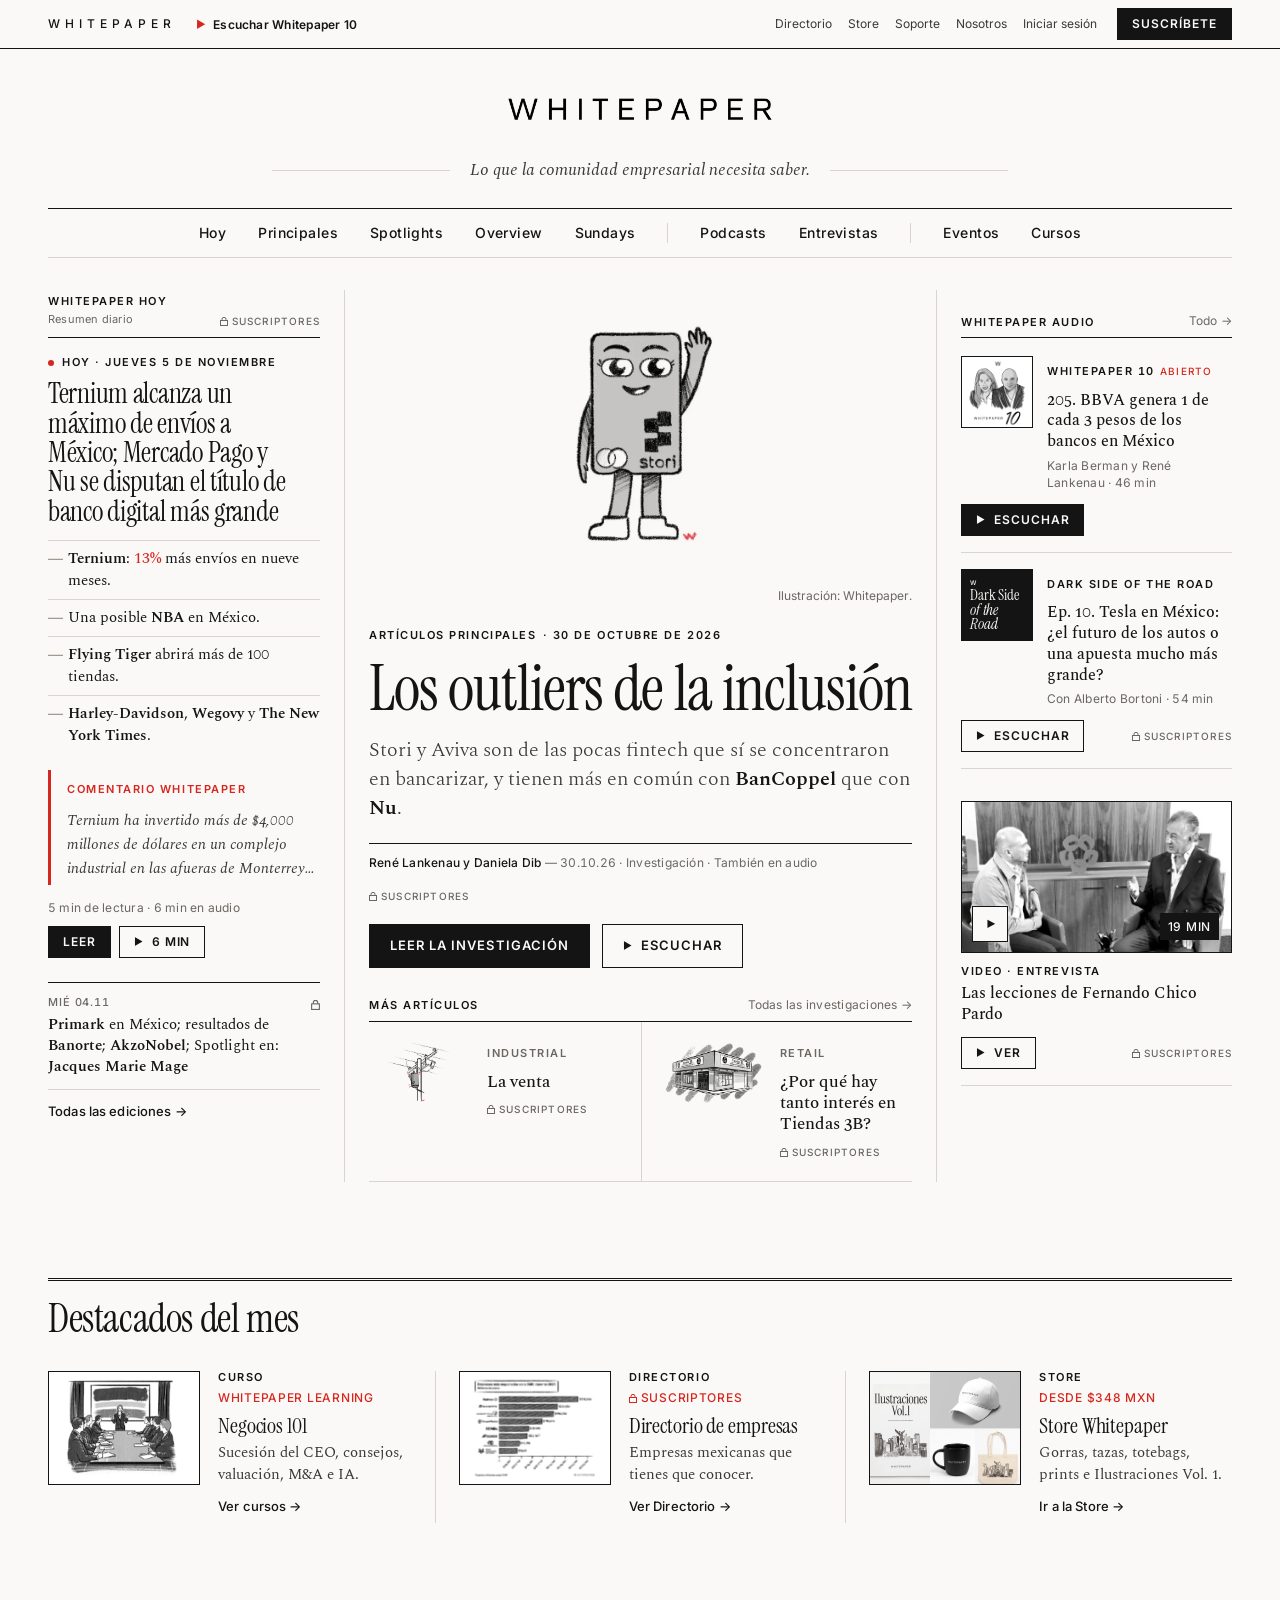
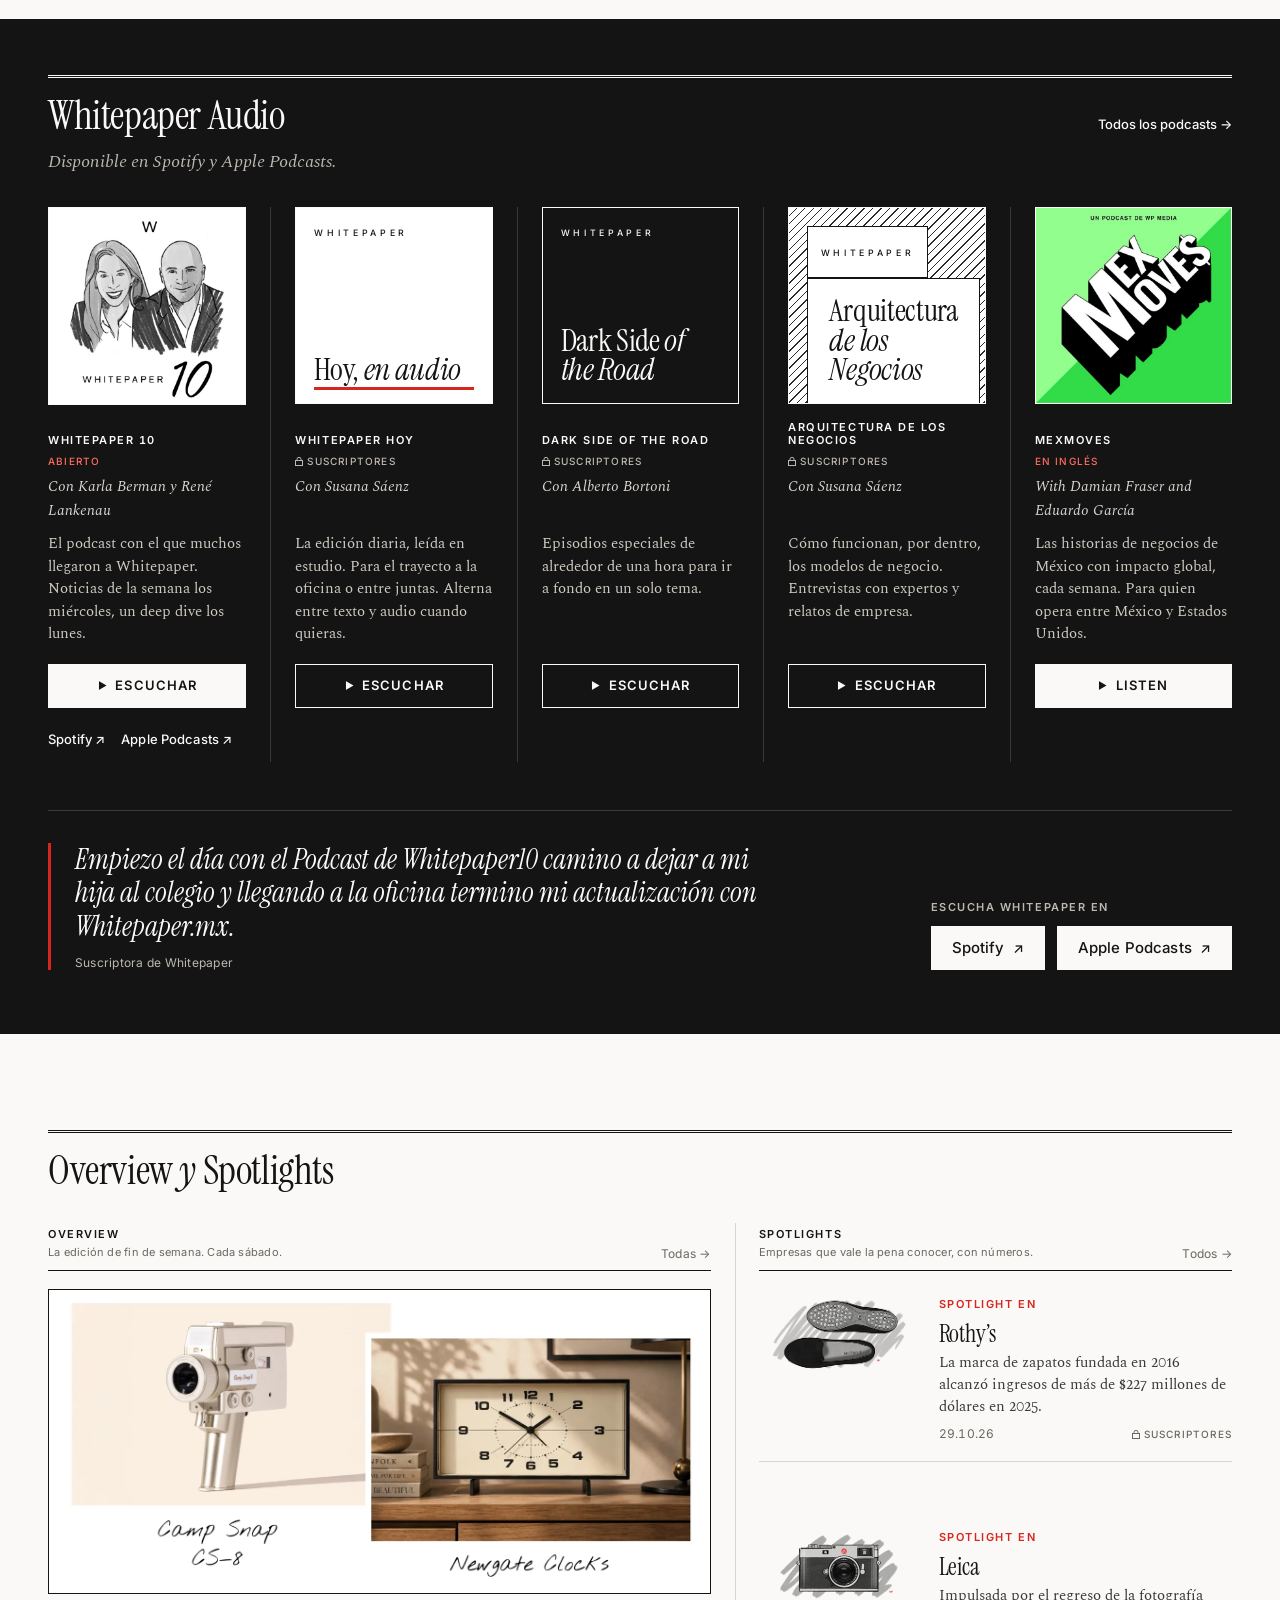
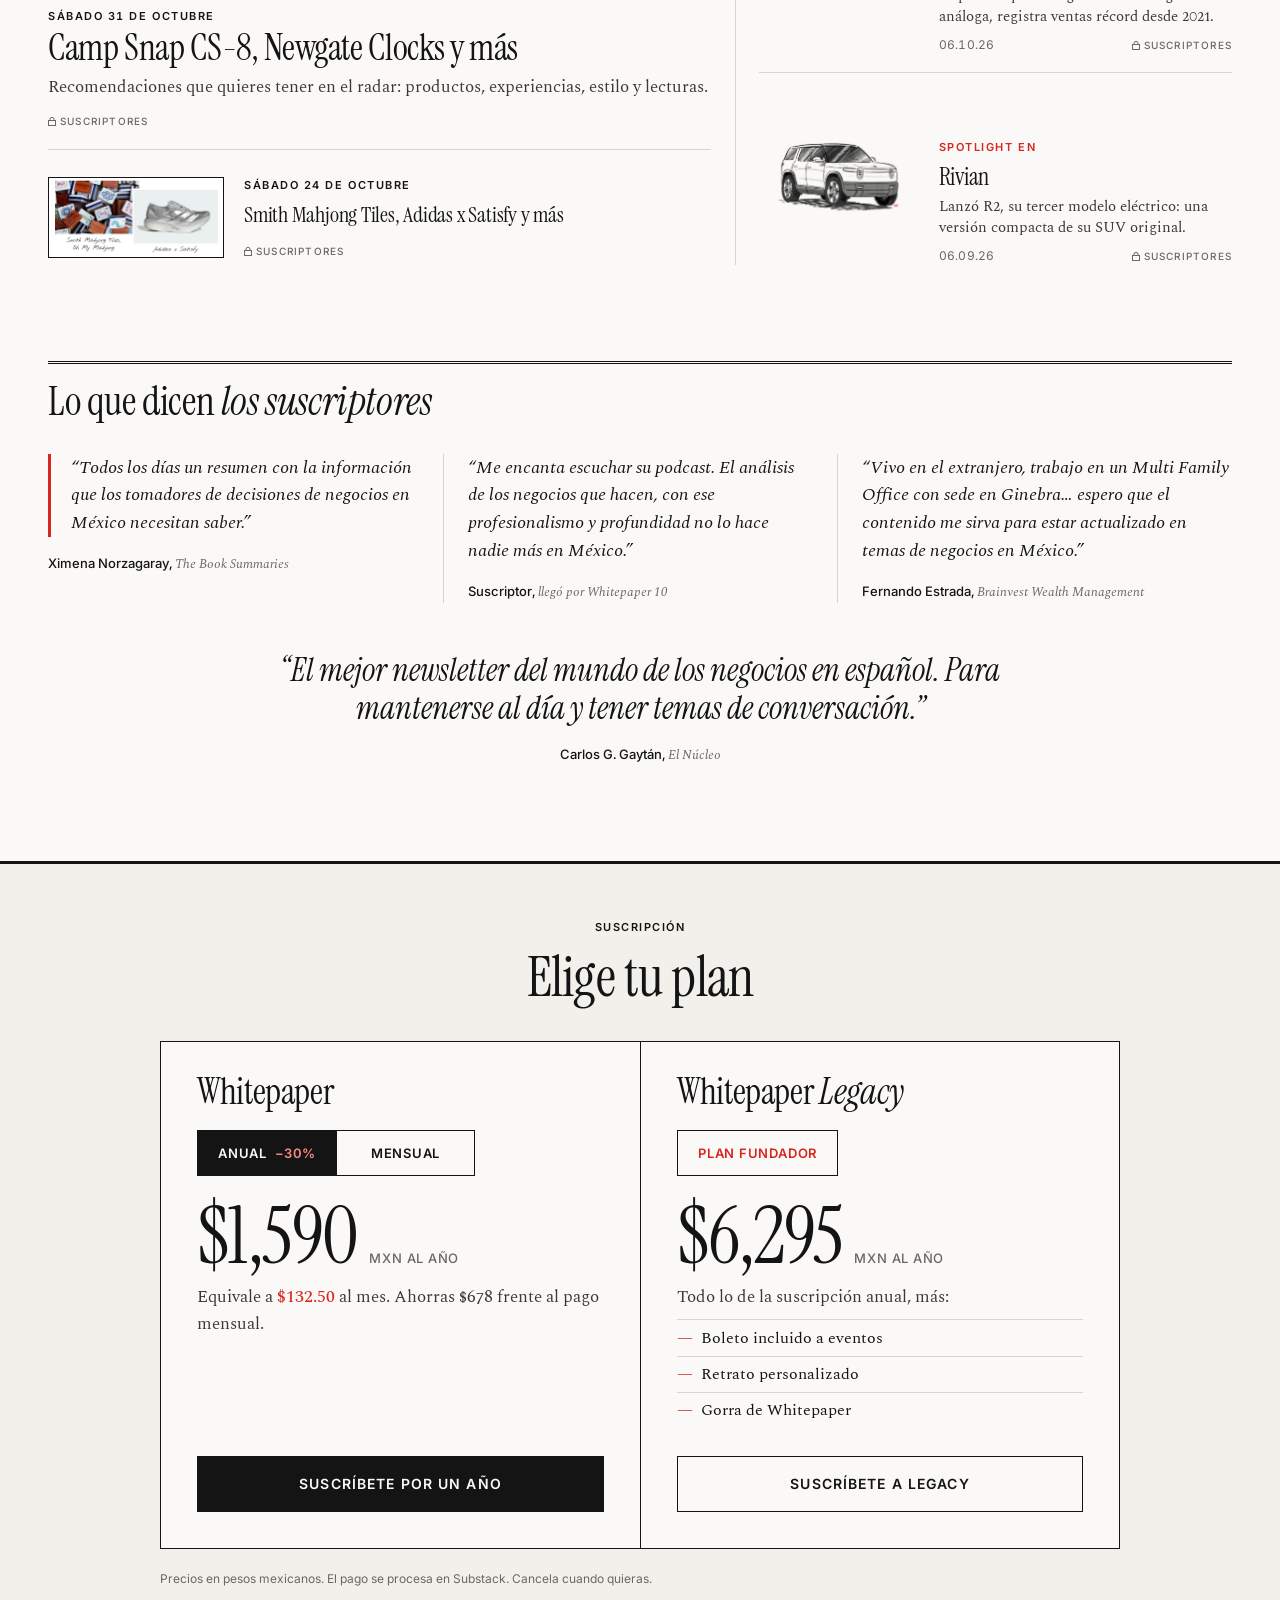
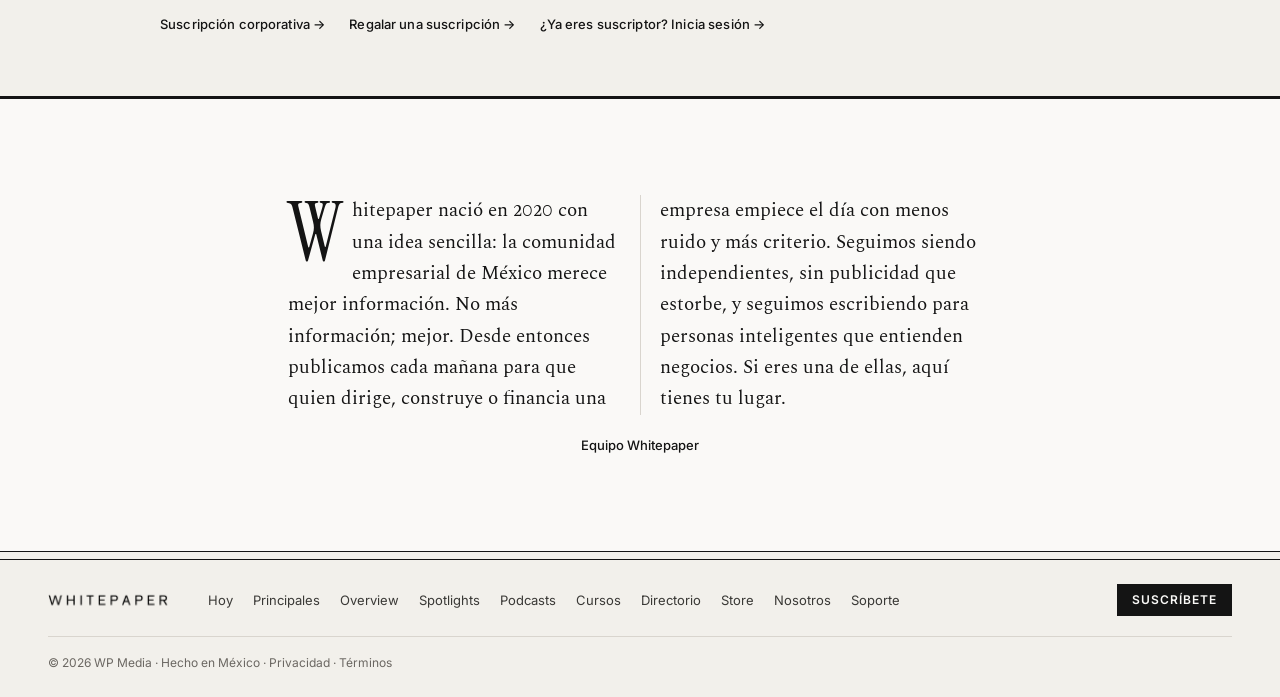
==== index.html @ d6d27695 "Destacados del mes en formato compacto Co-Authored-By: Claude Opus 5.5 <noreply@anthropic.com>" ====
<!DOCTYPE html>
<html lang="es-MX">
<head>
  <meta charset="utf-8">
  <meta name="viewport" content="width=device-width, initial-scale=1, viewport-fit=cover">
  <title>Whitepaper · Lo que la comunidad empresarial necesita saber</title>
  <meta name="description" content="Whitepaper es el medio independiente de negocios para quienes construyen, dirigen y financian empresas en México. Cada mañana en texto y en audio; investigaciones, podcasts y entrevistas en video.">
  <meta property="og:title" content="Whitepaper · Lo que la comunidad empresarial necesita saber">
  <meta property="og:description" content="Menos ruido. Más criterio. El medio de negocios de México, para leer, escuchar y ver.">
  <meta name="theme-color" content="#FAF9F7">
  <link rel="preload" href="assets/fonts/InstrumentSerif-Regular.ttf" as="font" type="font/ttf" crossorigin>
  <link rel="preload" href="assets/fonts/Spectral-Regular.ttf" as="font" type="font/ttf" crossorigin>
  <link rel="stylesheet" href="assets/css/home.css">
</head>
<body>
<a class="skip" href="#contenido">Saltar al contenido</a>

<svg width="0" height="0" style="position:absolute" aria-hidden="true">
  <symbol id="lock" viewBox="0 0 8 9"><rect x=".5" y="3.5" width="7" height="5" fill="none" stroke="currentColor"/><path d="M2 3.5V2.3a2 2 0 0 1 4 0v1.2" fill="none" stroke="currentColor"/></symbol>
</svg>

<!-- ============ 1. BARRA UTILITARIA ============ -->
<div class="utility" id="utility">
  <div class="wrap">
    <div class="utility__left">
      <button class="utility__menu" id="menuBtn" aria-label="Abrir menú" aria-expanded="false" aria-controls="mnav"><span></span><span></span><span></span></button>
            <a class="utility__brand" href="#" aria-label="Whitepaper, inicio">Whitepaper</a>
      <button class="utility__listen" type="button" data-play="w10-205" aria-label="Escuchar el episodio más reciente de Whitepaper 10, 46 minutos">
        <span class="tri" aria-hidden="true">▶</span><span class="label-long">Escuchar Whitepaper 10</span><span class="label-short" aria-hidden="true"></span>
      </button>
    </div>
    <div class="utility__right">
      <nav class="utility__links" aria-label="Servicios">
        <a href="https://directorio.whitepaper.mx/">Directorio</a>
        <a href="https://hq.whitepaper.mx/collections/all">Store</a>
        <a href="https://intercom.help/whitepaper/es/">Soporte</a>
        <a href="https://www.whitepaper.mx/about">Nosotros</a>
        <a href="https://www.whitepaper.mx/account">Iniciar sesión</a>
      </nav>
      <a class="btn btn--sm" data-cta="nav" href="https://www.whitepaper.mx/subscribe">Suscríbete</a>
    </div>
  </div>
</div>

<header class="wrap" role="banner">
  <!-- ============ 2. MASTHEAD ============ -->
  <div class="masthead">
    <a class="masthead__logo" href="#" aria-label="Whitepaper, inicio"><img class="art" src="assets/img/logo.png" alt="Whitepaper" width="1000" height="140"></a>
    <p class="masthead__tagline">Lo que la comunidad empresarial necesita saber.</p>
  </div>

  <!-- ============ 3. NAV PRINCIPAL ============ -->
  <nav class="mainnav" aria-label="Principal">
    <ul>
      <li><a href="https://www.whitepaper.mx/t/hoy">Hoy</a></li>
      <li><a href="https://www.whitepaper.mx/t/principales">Principales</a></li>
      <li><a href="https://www.whitepaper.mx/t/spotlights">Spotlights</a></li>
      <li><a href="https://www.whitepaper.mx/t/overview">Overview</a></li>
      <li><a href="https://www.whitepaper.mx/s/sunday">Sundays</a></li>
      <li class="sep" aria-hidden="true"></li>
      <li><a href="#escuchar">Podcasts</a></li>
      <li><a href="https://www.whitepaper.mx/s/whitepaper-audio">Entrevistas</a></li>
      <li class="sep" aria-hidden="true"></li>
      <li><a href="https://www.whitepaper.mx/archive?search=Whitepaper%20Live">Eventos</a></li>
      <li><a href="https://learning.whitepaper.mx/">Cursos</a></li>
    </ul>
  </nav>
</header>

<main id="contenido">

  <!-- ============ 4. PRIMERA PLANA ============ -->
  <div class="wrap">
    <div class="front">

      <!-- Columna izquierda: Whitepaper Hoy (sale todos los días, lun–vie) -->
      <section class="front__daily daily" aria-labelledby="h-daily">
        <div class="col-kicker"><span class="col-kicker__title"><span class="kicker" id="h-daily">Whitepaper Hoy</span><span class="col-kicker__sub">Resumen diario</span></span><span class="tag"><svg class="lock"><use href="#lock"/></svg>Suscriptores</span></div>

        <article class="daily__today">
          <p class="daily__date"><span class="dot" aria-hidden="true"></span><span class="kicker">Hoy · Jueves 5 de noviembre</span></p>
          <h2><a href="https://www.whitepaper.mx/t/hoy">Ternium alcanza un máximo de envíos a México; Mercado Pago y Nu se disputan el título de banco digital más grande</a></h2>
          <ul class="daily__sum">
            <li><b>Ternium</b>: <span class="num">13%</span> más envíos en nueve meses.</li>
            <li>Una posible <b>NBA</b> en México.</li>
            <li><b>Flying Tiger</b> abrirá más de 100 tiendas.</li>
            <li><b>Harley-Davidson</b>, <b>Wegovy</b> y <b>The New York Times</b>.</li>
          </ul>
          <div class="comment comment--sm">
            <span class="kicker kicker--red">Comentario Whitepaper</span>
            <p>Ternium ha invertido más de $4,000 millones de dólares en un complejo industrial en las afueras de Monterrey…</p>
          </div>
          <p class="byline daily__meta">5 min de lectura · 6 min en audio</p>
          <div class="daily__actions">
            <a class="btn btn--sm" data-cta="hoy-leer" href="https://www.whitepaper.mx/t/hoy">Leer</a>
            <a class="btn btn--sm btn--ghost" href="https://www.whitepaper.mx/s/whitepaper-audio"><span class="tri" aria-hidden="true">▶</span> 6 min</a>
          </div>
        </article>

        <ol class="daily__list" aria-label="Edición anterior">
          <li><a href="https://www.whitepaper.mx/t/hoy"><time datetime="2026-11-04">Mié 04.11</time><span><b>Primark</b> en México; resultados de <b>Banorte</b>; <b>AkzoNobel</b>; Spotlight en: <b>Jacques Marie Mage</b></span></a><span class="tag"><svg class="lock"><use href="#lock"/></svg><span class="sr-only">Suscriptores</span></span></li>
        </ol>
        <a class="link" href="https://www.whitepaper.mx/archive">Todas las ediciones →</a>
      </section>

      <!-- Columna central: PRINCIPAL DESTACADO
           Por defecto va el Principal más reciente. Para fijar (pin) otro,
           cambia título, bajada, autores, fecha, imagen y enlaces de este bloque,
           y deja data-pinned="true" para que el kicker diga "Destacado". -->
      <section class="front__lead lead" aria-labelledby="h-lead" data-pinned="false">
        <figure class="lead__fig lead__fig--top">
          <a href="https://www.whitepaper.mx/t/principales" tabindex="-1" aria-hidden="true"><img class="art" src="assets/img/principal-outliers-inclusion.webp" alt="Ilustración a lápiz de una tarjeta de Stori con cara, brazos y piernas que saluda" width="1280" height="678" loading="eager" fetchpriority="high"></a>
          <figcaption>Ilustración: Whitepaper.</figcaption>
        </figure>
        <p class="lead__kicker"><span class="kicker">Artículos Principales</span><span class="kicker lead__pin">· Destacado</span><span class="kicker lead__when">· 30 de octubre de 2026</span></p>
        <h1 id="h-lead"><a href="https://www.whitepaper.mx/t/principales">Los outliers de la inclusión</a></h1>
        <p class="lead__deck">Stori y Aviva son de las pocas fintech que sí se concentraron en bancarizar, y tienen más en común con <b>BanCoppel</b> que con <b>Nu</b>.</p>
        <div class="lead__byline">
          <p class="byline"><b>René Lankenau y Daniela Dib</b> — 30.10.26 · Investigación · También en audio</p>
          <span class="tag"><svg class="lock"><use href="#lock"/></svg>Suscriptores</span>
        </div>
        <div class="lead__actions">
          <a class="btn" data-cta="principal-leer" href="https://www.whitepaper.mx/t/principales">Leer la investigación</a>
          <a class="btn btn--ghost" href="https://www.whitepaper.mx/s/whitepaper-audio"><span class="tri" aria-hidden="true">▶</span> Escuchar</a>
        </div>

        <div class="lead__more">
          <div class="summary__head"><span class="kicker">Más Artículos</span><a class="meta" href="https://www.whitepaper.mx/t/principales">Todas las investigaciones →</a></div>
          <ul class="lead__morelist">
            <li>
              <a class="more__img" href="https://www.whitepaper.mx/t/principales" tabindex="-1" aria-hidden="true"><img class="art" src="assets/img/principal-prolec.webp" alt="" width="1280" height="850" loading="lazy"></a>
              <div>
                <span class="kicker">Industrial</span>
                <h3><a href="https://www.whitepaper.mx/t/principales">La venta</a></h3>
                <p>Un múltiplo de 20x por el 50% de <b>Prolec GE</b>: ¿qué justifica el precio que <b>GE Vernova</b> le pagó a <b>Xignux</b>?</p>
                <span class="tag"><svg class="lock"><use href="#lock"/></svg>Suscriptores</span>
              </div>
            </li>
            <li>
              <a class="more__img" href="https://www.whitepaper.mx/t/principales" tabindex="-1" aria-hidden="true"><img class="art" src="assets/img/principal-tiendas-3b.webp" alt="" width="1280" height="850" loading="lazy"></a>
              <div>
                <span class="kicker">Retail</span>
                <h3><a href="https://www.whitepaper.mx/t/principales">¿Por qué hay tanto interés en Tiendas 3B?</a></h3>
                <p>Una radiografía de su modelo de negocios para entender por qué un retailer tan tradicional atrae a los inversionistas.</p>
                <span class="tag"><svg class="lock"><use href="#lock"/></svg>Suscriptores</span>
              </div>
            </li>
          </ul>
        </div>
      </section>

      <!-- Columna derecha: Escuchar / Ver hoy -->
      <aside class="front__radio" aria-labelledby="h-radio">
        <div class="col-kicker"><span class="kicker" id="h-radio">Whitepaper Audio</span><a class="meta" href="#escuchar">Todo →</a></div>

        <article class="radio__item" data-ep="w10-205">
          <div class="radio__row">
            <img class="frame" src="assets/img/show-w10.jpg" alt="" width="600" height="600">
            <div>
              <span class="kicker">Whitepaper 10</span> <span class="tag tag--open">Abierto</span>
              <h3>205. BBVA genera 1 de cada 3 pesos de los bancos en México</h3>
              <p class="meta">Karla Berman y René Lankenau · 46 min</p>
            </div>
          </div>
          <div class="progress" aria-hidden="true"><i></i></div>
          <div class="actions">
            <button class="btn btn--sm" type="button" data-play="w10-205"><span class="tri" aria-hidden="true">▶</span> <span class="lbl">Escuchar</span></button>
          </div>
        </article>

        <article class="radio__item">
          <div class="radio__row">
            <div class="cover cover--ink" aria-hidden="true"><span class="cover__w">W</span><span class="cover__name">Dark Side <em>of the Road</em></span></div>
            <div>
              <span class="kicker">Dark Side of the Road</span>
              <h3>Ep. 10. Tesla en México: ¿el futuro de los autos o una apuesta mucho más grande?</h3>
              <p class="meta">Con Alberto Bortoni · 54 min</p>
            </div>
          </div>
          <div class="actions">
            <a class="btn btn--sm btn--ghost" href="https://www.whitepaper.mx/s/whitepaper-audio"><span class="tri" aria-hidden="true">▶</span> Escuchar</a>
            <span class="tag"><svg class="lock"><use href="#lock"/></svg>Suscriptores</span>
          </div>
        </article>

        <article class="radio__item radio__video">
          <a href="https://www.whitepaper.mx/p/las-lecciones-de-fernando" class="still still--photo" aria-label="Ver: Las lecciones de Fernando Chico Pardo, 19 minutos">
            <img src="assets/img/video-chico-pardo.webp" width="1216" height="684" alt="Fernando Chico Pardo durante la entrevista con Whitepaper" loading="lazy" decoding="async">
            <span class="still__play" aria-hidden="true">▶</span>
            <span class="still__dur">19 MIN</span>
          </a>
          <span class="kicker" style="margin-top:.75rem">Video · Entrevista</span>
          <h3>Las lecciones de Fernando Chico Pardo</h3>
          <div class="actions">
            <a class="btn btn--sm btn--ghost" href="https://www.whitepaper.mx/p/las-lecciones-de-fernando"><span class="tri" aria-hidden="true">▶</span> Ver</a>
            <span class="tag"><svg class="lock"><use href="#lock"/></svg>Suscriptores</span>
          </div>
        </article>
      </aside>
    </div>
  </div>

  <!-- ============ DESTACADOS DEL MES ============
       Para cambiar un destacado, edita su bloque <article class="pick">:
       imagen, kicker (tipo), etiqueta (precio o acceso), título, texto, botón y enlace.
       pick__art--contain para ilustraciones; pick__art--cover para fotos de producto.
       Funciona con 3, 4 o 5 destacados. -->
  <div class="wrap section" id="destacados">
    <section aria-labelledby="h-picks">
      <div class="sechead">
        <h2 class="sechead__title" id="h-picks">Destacados del mes</h2>
      </div>
      <div class="picks">
        <article class="pick">
          <a class="pick__art pick__art--contain" href="https://learning.whitepaper.mx/negocios-101"><img src="assets/img/dest-negocios-101.webp" width="738" height="638" alt="Ilustración de una junta de consejo" loading="lazy"></a>
          <span class="kicker">Curso</span>
          <span class="pick__tag">Whitepaper Learning</span>
          <h3><a href="https://learning.whitepaper.mx/negocios-101">Negocios 101</a></h3>
          <p class="pick__desc">Sucesión del CEO, consejos, valuación, M&amp;A e IA.</p>
          <a class="link pick__btn" data-cta="dest-negocios-101" href="https://learning.whitepaper.mx/negocios-101">Ver cursos →</a>
        </article>
        <article class="pick">
          <a class="pick__art pick__art--contain" href="https://directorio.whitepaper.mx/"><img src="assets/img/bmv.jpg" width="1100" height="896" alt="Gráfica de Whitepaper con las empresas más negociadas en la BMV" loading="lazy"></a>
          <span class="kicker">Directorio</span>
          <span class="pick__tag"><svg class="lock"><use href="#lock"/></svg>Suscriptores</span>
          <h3><a href="https://directorio.whitepaper.mx/">Directorio de empresas</a></h3>
          <p class="pick__desc">Empresas mexicanas que tienes que conocer.</p>
          <a class="link pick__btn" data-cta="dest-directorio" href="https://directorio.whitepaper.mx/">Ver Directorio →</a>
        </article>
        <article class="pick">
          <a class="pick__art pick__art--cover" href="https://hq.whitepaper.mx/collections/all"><img src="assets/img/dest-store.webp" width="1200" height="900" alt="Productos de la Store de Whitepaper: libro Ilustraciones Vol. 1, gorra, taza y totebag" loading="lazy"></a>
          <span class="kicker">Store</span>
          <span class="pick__tag">Desde $348 MXN</span>
          <h3><a href="https://hq.whitepaper.mx/collections/all">Store Whitepaper</a></h3>
          <p class="pick__desc">Gorras, tazas, totebags, prints e Ilustraciones Vol. 1.</p>
          <a class="link pick__btn" data-cta="dest-store" href="https://hq.whitepaper.mx/collections/all">Ir a la Store →</a>
        </article>
      </div>
    </section>
  </div>

  <!-- ============ 6. ESCUCHAR (protagonista) ============ -->
  <section class="listen on-ink" id="escuchar" aria-labelledby="h-escuchar">
    <div class="wrap">
      <div class="sechead">
        <h2 class="sechead__title" id="h-escuchar">Whitepaper Audio</h2>
        <a class="sechead__aside" href="https://www.whitepaper.mx/s/whitepaper-audio">Todos los podcasts →</a>
        <p class="sechead__intro">Disponible en Spotify y Apple Podcasts.</p>
      </div>

      <div class="shows">
        <!-- Whitepaper 10 -->
        <article class="show" data-ep="w10-205">
          <div class="show__art"><img src="assets/img/show-w10.jpg" alt="Portada de Whitepaper 10: retratos a tinta de Karla Berman y René Lankenau" width="600" height="600" loading="lazy"></div>
          <div class="show__head"><span class="kicker">Whitepaper 10</span><span class="tag tag--open">Abierto</span></div>
          <p class="show__hosts">Con Karla Berman y René Lankenau</p>
          <p class="show__desc">El podcast con el que muchos llegaron a Whitepaper. Noticias de la semana los miércoles, un deep dive los lunes.</p>
          <div class="show__cta">
            <div class="progress" aria-hidden="true"><i></i></div>
            <button class="btn" type="button" data-play="w10-205"><span class="tri" aria-hidden="true">▶</span> <span class="lbl">Escuchar</span></button>
          </div>
          <div class="show__links"><a class="link" href="https://open.spotify.com/show/0LnC5v04Xrh1JX4jGRGVOr">Spotify ↗</a><a class="link" href="https://podcasts.apple.com/mx/podcast/id1584711514">Apple Podcasts ↗</a></div>
        </article>

        <!-- Whitepaper Hoy en audio -->
        <article class="show">
          <div class="show__art"><div class="cover cover--red-rule" role="img" aria-label="Portada de Whitepaper Hoy en audio"><span class="cover__w">Whitepaper</span><span class="cover__name">Hoy, <em>en audio</em></span></div></div>
          <div class="show__head"><span class="kicker">Whitepaper Hoy</span><span class="tag"><svg class="lock"><use href="#lock"/></svg>Suscriptores</span></div>
          <p class="show__hosts">Con Susana Sáenz</p>
          <p class="show__desc">La edición diaria, leída en estudio. Para el trayecto a la oficina o entre juntas. Alterna entre texto y audio cuando quieras.</p>
          <div class="show__cta">
            <a class="btn btn--ghost" href="https://www.whitepaper.mx/s/whitepaper-audio"><span class="tri" aria-hidden="true">▶</span> Escuchar</a>
          </div>
        </article>

        <!-- Dark Side of the Road -->
        <article class="show">
          <div class="show__art"><div class="cover cover--ink" role="img" aria-label="Portada de Dark Side of the Road"><span class="cover__w">Whitepaper</span><span class="cover__name">Dark Side <em>of the Road</em></span></div></div>
          <div class="show__head"><span class="kicker">Dark Side of the Road</span><span class="tag"><svg class="lock"><use href="#lock"/></svg>Suscriptores</span></div>
          <p class="show__hosts">Con Alberto Bortoni</p>
          <p class="show__desc">Episodios especiales de alrededor de una hora para ir a fondo en un solo tema.</p>
          <div class="show__cta">
            <a class="btn btn--ghost" href="https://www.whitepaper.mx/s/whitepaper-audio"><span class="tri" aria-hidden="true">▶</span> Escuchar</a>
          </div>
        </article>

        <!-- Arquitectura de los Negocios -->
        <article class="show">
          <div class="show__art"><div class="cover cover--hatch" role="img" aria-label="Portada de Arquitectura de los Negocios"><span class="cover__plate"><span class="cover__w">Whitepaper</span></span><span class="cover__plate cover__name">Arquitectura <em>de los Negocios</em></span></div></div>
          <div class="show__head"><span class="kicker">Arquitectura de los Negocios</span><span class="tag"><svg class="lock"><use href="#lock"/></svg>Suscriptores</span></div>
          <p class="show__hosts">Con Susana Sáenz</p>
          <p class="show__desc">Cómo funcionan, por dentro, los modelos de negocio. Entrevistas con expertos y relatos de empresa.</p>
          <div class="show__cta">
            <a class="btn btn--ghost" href="https://www.whitepaper.mx/s/whitepaper-audio"><span class="tri" aria-hidden="true">▶</span> Escuchar</a>
          </div>
        </article>

        <!-- MexMoves -->
        <article class="show" data-ep="mex-92" lang="en">
          <div class="show__art"><img src="assets/img/show-mexmoves.jpg" alt="MexMoves podcast cover" width="600" height="600" loading="lazy"></div>
          <div class="show__head"><span class="kicker">MexMoves</span><span class="tag tag--open" lang="es">En inglés</span></div>
          <p class="show__hosts">With Damian Fraser and Eduardo García</p>
          <p class="show__desc" lang="es">Las historias de negocios de México con impacto global, cada semana. Para quien opera entre México y Estados Unidos.</p>
          <div class="show__cta">
            <div class="progress" aria-hidden="true"><i></i></div>
            <button class="btn" type="button" data-play="mex-92"><span class="tri" aria-hidden="true">▶</span> <span class="lbl">Listen</span></button>
          </div>
        </article>
      </div>

      <div class="listen__quote">
        <blockquote>Empiezo el día con el Podcast de Whitepaper10 camino a dejar a mi hija al colegio y llegando a la oficina termino mi actualización con Whitepaper.mx.<cite>Suscriptora de Whitepaper</cite></blockquote>
        <div class="listen__platforms">
          <span class="kicker">Escucha Whitepaper en</span>
          <div class="listen__platbtns">
            <a class="platbtn" href="https://open.spotify.com/show/0LnC5v04Xrh1JX4jGRGVOr">Spotify <span aria-hidden="true">↗</span></a>
            <a class="platbtn" href="https://podcasts.apple.com/mx/podcast/id1584711514">Apple Podcasts <span aria-hidden="true">↗</span></a>
          </div>
        </div>
      </div>
    </div>
  </section>

  <!-- ============ OVERVIEW + SPOTLIGHTS ============ -->
  <div class="wrap section" id="overview">
    <section aria-labelledby="h-trends">
      <div class="sechead">
        <h2 class="sechead__title" id="h-trends">Overview <em>y</em> Spotlights</h2>
      </div>
      <div class="trends">
        <div class="trends__ovw" id="h-overview">
          <div class="col-kicker"><span class="col-kicker__title"><span class="kicker">Overview</span><span class="col-kicker__sub">La edición de fin de semana. Cada sábado.</span></span><a class="meta" href="https://www.whitepaper.mx/t/overview">Todas →</a></div>
          <article class="ovw__lead">
            <a class="ovw__img" href="https://www.whitepaper.mx/p/overview-by-whitepaper-d22"><img src="assets/img/overview-2026-10-31.webp" width="1400" height="645" alt="Collage de Overview: cámara Camp Snap CS-8 y reloj Newgate" loading="lazy"></a>
            <span class="kicker">Sábado 31 de octubre</span>
            <h3><a href="https://www.whitepaper.mx/p/overview-by-whitepaper-d22">Camp Snap CS-8, Newgate Clocks y más</a></h3>
            <p class="ovw__deck">Recomendaciones que quieres tener en el radar: productos, experiencias, estilo y lecturas.</p>
            <span class="tag"><svg class="lock"><use href="#lock"/></svg>Suscriptores</span>
          </article>
          <article class="ovw__prev">
            <a class="ovw__img" href="https://www.whitepaper.mx/p/overview-by-whitepaper-03f"><img src="assets/img/overview-2026-10-24.webp" width="1400" height="645" alt="Collage de Overview: fichas de mahjong de Smith y tenis Adidas x Satisfy" loading="lazy"></a>
            <div>
              <span class="kicker">Sábado 24 de octubre</span>
              <h3><a href="https://www.whitepaper.mx/p/overview-by-whitepaper-03f">Smith Mahjong Tiles, Adidas x Satisfy y más</a></h3>
              <span class="tag"><svg class="lock"><use href="#lock"/></svg>Suscriptores</span>
            </div>
          </article>
        </div>
        <div class="trends__spot" id="spotlights">
          <div class="col-kicker"><span class="col-kicker__title"><span class="kicker">Spotlights</span><span class="col-kicker__sub">Empresas que vale la pena conocer, con números.</span></span><a class="meta" href="https://www.whitepaper.mx/t/spotlights">Todos →</a></div>
          <ul class="spotlist">
          <li class="spotrow">
            <a class="spotrow__img" href="https://www.whitepaper.mx/p/spotlight-en-rothys"><img class="art" src="assets/img/spotlight-rothys.webp" width="1400" height="688" alt="Ilustración de zapatos Rothy's" loading="lazy"></a>
            <div>
              <span class="kicker">Spotlight en</span>
              <h3><a href="https://www.whitepaper.mx/p/spotlight-en-rothys">Rothy’s</a></h3>
              <p>La marca de zapatos fundada en 2016 alcanzó ingresos de más de $227 millones de dólares en 2025.</p>
              <div class="spotrow__meta"><span class="meta">29.10.26</span><span class="tag"><svg class="lock"><use href="#lock"/></svg>Suscriptores</span></div>
            </div>
          </li>
          <li class="spotrow">
            <a class="spotrow__img" href="https://www.whitepaper.mx/p/spotlight-en-leica"><img class="art" src="assets/img/spotlight-leica.webp" width="1280" height="560" alt="Ilustración de una cámara Leica" loading="lazy"></a>
            <div>
              <span class="kicker">Spotlight en</span>
              <h3><a href="https://www.whitepaper.mx/p/spotlight-en-leica">Leica</a></h3>
              <p>Impulsada por el regreso de la fotografía análoga, registra ventas récord desde 2021.</p>
              <div class="spotrow__meta"><span class="meta">06.10.26</span><span class="tag"><svg class="lock"><use href="#lock"/></svg>Suscriptores</span></div>
            </div>
          </li>
          <li class="spotrow">
            <a class="spotrow__img" href="https://www.whitepaper.mx/p/spotlight-en-rivian"><img class="art" src="assets/img/spotlight-rivian.webp" width="1346" height="769" alt="Ilustración de la camioneta eléctrica Rivian" loading="lazy"></a>
            <div>
              <span class="kicker">Spotlight en</span>
              <h3><a href="https://www.whitepaper.mx/p/spotlight-en-rivian">Rivian</a></h3>
              <p>Lanzó R2, su tercer modelo eléctrico: una versión compacta de su SUV original.</p>
              <div class="spotrow__meta"><span class="meta">06.09.26</span><span class="tag"><svg class="lock"><use href="#lock"/></svg>Suscriptores</span></div>
            </div>
          </li>
          </ul>
        </div>
      </div>
    </section>
  </div>

  <!-- ============ 9. TESTIMONIOS Y CIFRAS ============ -->
  <div class="wrap section">
    <section aria-labelledby="h-dicen">
      <div class="sechead">
        <h2 class="sechead__title" id="h-dicen">Lo que dicen <em>los suscriptores</em></h2>
        <span></span>
      </div>
      <div class="quotes">
        <figure>
          <blockquote>“Todos los días un resumen con la información que los tomadores de decisiones de negocios en México necesitan saber.”</blockquote>
          <figcaption>Ximena Norzagaray, <span>The Book Summaries</span></figcaption>
        </figure>
        <figure>
          <blockquote>“Me encanta escuchar su podcast. El análisis de los negocios que hacen, con ese profesionalismo y profundidad no lo hace nadie más en México.”</blockquote>
          <figcaption>Suscriptor, <span>llegó por Whitepaper 10</span></figcaption>
        </figure>
        <figure>
          <blockquote>“Vivo en el extranjero, trabajo en un Multi Family Office con sede en Ginebra… espero que el contenido me sirva para estar actualizado en temas de negocios en México.”</blockquote>
          <figcaption>Fernando Estrada, <span>Brainvest Wealth Management</span></figcaption>
        </figure>
      </div>
      <figure class="pull">
        <blockquote>“El mejor newsletter del mundo de los negocios en español. Para mantenerse al día y tener temas de conversación.”</blockquote>
        <figcaption>Carlos G. Gaytán, <span>El Núcleo</span></figcaption>
      </figure>
    </section>
  </div>

  <!-- ============ 12. SUSCRIPCIÓN ============ -->
  <section class="coupon" id="suscripcion" aria-labelledby="h-sus">
    <div class="wrap">
      <div class="coupon__head">
        <span class="kicker" id="kickerSus">Suscripción</span>
        <h2 id="h-sus">Elige tu plan</h2>
      </div>
      <div class="plans">
        <div class="plan">
          <h3 class="plan__name">Whitepaper</h3>
          <div class="toggle" role="radiogroup" aria-label="Plan de pago">
            <input type="radio" name="plan" id="plan-annual" value="annual" checked><label for="plan-annual">Anual <span class="save">−30%</span></label>
            <input type="radio" name="plan" id="plan-monthly" value="monthly"><label for="plan-monthly">Mensual</label>
          </div>
          <div class="price" aria-live="polite">
            <strong id="priceNum">$1,590</strong><span id="priceUnit">MXN al año</span>
          </div>
          <p class="price__eq" id="priceEq">Equivale a <span class="num">$132.50</span> al mes. Ahorras $678 frente al pago mensual.</p>
          <a class="btn btn--lg" id="subBtn" data-cta="pricing" href="https://www.whitepaper.mx/subscribe">Suscríbete por un año</a>
        </div>
        <div class="plan plan--legacy">
          <h3 class="plan__name">Whitepaper <em>Legacy</em></h3>
          <span class="plan__badge">Plan fundador</span>
          <div class="price">
            <strong>$6,295</strong><span>MXN al año</span>
          </div>
          <div class="plan__perks">
            <p>Todo lo de la suscripción anual, más:</p>
            <ul>
              <li>Boleto incluido a eventos</li>
              <li>Retrato personalizado</li>
              <li>Gorra de Whitepaper</li>
            </ul>
          </div>
          <a class="btn btn--lg btn--ghost" data-cta="pricing-legacy" href="https://www.whitepaper.mx/subscribe">Suscríbete a Legacy</a>
        </div>
      </div>
      <div class="coupon__foot">
        <p class="trust">Precios en pesos mexicanos. El pago se procesa en Substack. Cancela cuando quieras.</p>
        <div class="coupon__more">
          <a class="link" href="https://intercom.help/whitepaper/es/">Suscripción corporativa →</a>
          <a class="link" href="https://www.whitepaper.mx/subscribe?gift=true">Regalar una suscripción →</a>
          <a class="link" href="https://www.whitepaper.mx/account">¿Ya eres suscriptor? Inicia sesión →</a>
        </div>
      </div>
    </div>
  </section>

  <!-- ============ 13. NOTA DEL EDITOR ============ -->
  <div class="wrap section">
    <section class="note" aria-label="Sobre Whitepaper">
      <p>Whitepaper nació en 2020 con una idea sencilla: la comunidad empresarial de México merece mejor información. No más información; mejor. Desde entonces publicamos cada mañana para que quien dirige, construye o financia una empresa empiece el día con menos ruido y más criterio. Seguimos siendo independientes, sin publicidad que estorbe, y seguimos escribiendo para personas inteligentes que entienden negocios. Si eres una de ellas, aquí tienes tu lugar.</p>
      <p class="sign">Equipo Whitepaper</p>
    </section>
  </div>
</main>

<!-- ============ 14. FOOTER / COLOFÓN ============ -->
<footer class="footer footer--slim">
  <div class="wrap">
    <div class="fslim__top">
      <img class="art fslim__logo" src="assets/img/logo.png" alt="Whitepaper" width="1000" height="140">
      <nav class="fslim__nav" aria-label="Pie de página">
        <a href="https://www.whitepaper.mx/t/hoy">Hoy</a><a href="https://www.whitepaper.mx/t/principales">Principales</a><a href="https://www.whitepaper.mx/t/overview">Overview</a><a href="https://www.whitepaper.mx/t/spotlights">Spotlights</a><a href="https://www.whitepaper.mx/s/whitepaper-audio">Podcasts</a><a href="https://learning.whitepaper.mx/">Cursos</a><a href="https://directorio.whitepaper.mx/">Directorio</a><a href="https://hq.whitepaper.mx/collections/all">Store</a><a href="https://www.whitepaper.mx/about">Nosotros</a><a href="https://intercom.help/whitepaper/es/">Soporte</a>
      </nav>
      <a class="btn btn--sm" data-cta="footer" href="https://www.whitepaper.mx/subscribe">Suscríbete</a>
    </div>
    <p class="fslim__legal">© 2026 WP Media · Hecho en México · <a href="https://substack.com/privacy">Privacidad</a> · <a href="https://substack.com/tos">Términos</a></p>
  </div>
</footer>

<!-- ============ MENÚ MÓVIL ============ -->
<div class="mnav" id="mnav" role="dialog" aria-modal="true" aria-label="Menú">
  <div class="mnav__top"><img class="art" src="assets/img/logo.png" alt="Whitepaper" width="1000" height="140"><button class="mnav__close" id="menuClose" aria-label="Cerrar menú">✕</button></div>
  <section><h2>Leer</h2><a href="https://www.whitepaper.mx/t/hoy">Hoy</a><a href="https://www.whitepaper.mx/t/principales">Principales</a><a href="https://www.whitepaper.mx/t/spotlights">Spotlights</a><a href="https://www.whitepaper.mx/t/overview">Overview</a><a href="https://www.whitepaper.mx/s/sunday">Sundays</a></section>
  <section><h2>Escuchar</h2><a href="#escuchar" data-close>Whitepaper 10 <span class="tag tag--open">Abierto</span></a><a href="#escuchar" data-close>Whitepaper Hoy en audio</a><a href="#escuchar" data-close>Dark Side of the Road</a><a href="#escuchar" data-close>Arquitectura de los Negocios</a><a href="#escuchar" data-close>MexMoves</a></section>
  <section><h2>Ver</h2><a href="https://www.whitepaper.mx/s/whitepaper-audio">Entrevistas en video</a></section>
  <section><h2>Vivir</h2><a href="https://www.whitepaper.mx/archive?search=Whitepaper%20Live">Eventos</a><a href="https://learning.whitepaper.mx/">Learning ↗</a><a href="https://directorio.whitepaper.mx/">Directorio ↗</a><a href="https://hq.whitepaper.mx/collections/all">Store ↗</a></section>
  <a class="btn" data-cta="mobile-menu" href="https://www.whitepaper.mx/subscribe">Suscríbete · $1,590 al año</a>
  <a class="signin" href="https://www.whitepaper.mx/account">Iniciar sesión</a>
</div>

<!-- ============ MINI-REPRODUCTOR ============ -->
<div class="player" id="player" role="region" aria-label="Reproductor" hidden>
  <div class="player__bar" aria-hidden="true"><i id="pBarMobile"></i></div>
  <div class="wrap">
    <img id="pArt" src="assets/img/show-w10.jpg" alt="" width="48" height="48">
    <div class="player__title"><strong id="pTitle">—</strong><span id="pShow">—</span></div>
    <div class="player__ctrls">
      <button class="pbtn pbtn--skip" id="pBack" aria-label="Retroceder 15 segundos">−15</button>
      <button class="pbtn pbtn--main" id="pToggle" aria-label="Reproducir">▶</button>
      <button class="pbtn pbtn--skip" id="pFwd" aria-label="Adelantar 15 segundos">+15</button>
    </div>
    <input type="range" id="pSeek" min="0" max="100" step="0.1" value="0" aria-label="Posición">
    <span class="player__time" id="pTime">0:00 / 0:00</span>
    <button class="pbtn" id="pRate" aria-label="Velocidad de reproducción, actual 1x">1x</button>
    <button class="pbtn" id="pClose" aria-label="Cerrar reproductor">✕</button>
  </div>
  <p class="sr-only" aria-live="polite" id="pLive"></p>
</div>
<audio id="wpAudio" preload="none"></audio>

<script src="assets/js/home.js" defer></script>
</body>
</html>
---- assets/css/home.css ----
/* ============================================================
   WHITEPAPER — Home · Nov 2026
   "Edición impresa, tirada digital."
   Sistema: docs/02-diseno.md · Estructura: docs/03-uxui.md
   Copy: docs/01-editorial.md · Conversión: docs/04-marketing.md
   ============================================================ */

/* ---------- Fuentes locales ---------- */
@font-face { font-family: "Instrument Serif"; src: url("../fonts/InstrumentSerif-Regular.ttf") format("truetype"); font-weight: 400; font-style: normal; font-display: swap; }
@font-face { font-family: "Instrument Serif"; src: url("../fonts/InstrumentSerif-Italic.ttf") format("truetype"); font-weight: 400; font-style: italic; font-display: swap; }
@font-face { font-family: "Spectral"; src: url("../fonts/Spectral-Light.ttf") format("truetype"); font-weight: 300; font-style: normal; font-display: swap; }
@font-face { font-family: "Spectral"; src: url("../fonts/Spectral-Regular.ttf") format("truetype"); font-weight: 400; font-style: normal; font-display: swap; }
@font-face { font-family: "Spectral"; src: url("../fonts/Spectral-Italic.ttf") format("truetype"); font-weight: 400; font-style: italic; font-display: swap; }
@font-face { font-family: "Spectral"; src: url("../fonts/Spectral-Medium.ttf") format("truetype"); font-weight: 500; font-style: normal; font-display: swap; }
@font-face { font-family: "Spectral"; src: url("../fonts/Spectral-SemiBold.ttf") format("truetype"); font-weight: 600; font-style: normal; font-display: swap; }
@font-face { font-family: "Spectral"; src: url("../fonts/Spectral-SemiBoldItalic.ttf") format("truetype"); font-weight: 600; font-style: italic; font-display: swap; }
@font-face { font-family: "Inter"; src: url("../fonts/Inter-Variable.ttf") format("truetype-variations"), url("../fonts/Inter-Variable.ttf") format("truetype"); font-weight: 100 900; font-style: normal; font-display: swap; }

/* ---------- Tokens ---------- */
:root {
  color-scheme: light only;
  --paper: #FAF9F7; --paper-2: #F2F0EB; --white: #FFFFFF;
  --ink: #141414; --ink-2: #3A3936; --ink-3: #6B6762; --ink-4: #9B968E;
  --rule-soft: #D9D5CE;
  --red: #D7261D; --red-ink: #B81F17; --red-tint: #FBE9E7;

  --font-display: "Instrument Serif", "Times New Roman", Times, serif;
  --font-text: "Spectral", Georgia, "Times New Roman", serif;
  --font-ui: "Inter", -apple-system, "Helvetica Neue", Arial, sans-serif;

  --fs-h1: 3.5rem; --fs-h2: 2.5rem; --fs-h3: 1.75rem; --fs-h4: 1.375rem; --fs-h5: 1.125rem;
  --fs-deck: 1.25rem; --fs-body: 1.125rem; --fs-small: 1rem;
  --fs-quote: 2rem; --fs-figure: 4.5rem;
  --fs-kicker: .6875rem; --fs-meta: .75rem; --fs-ui: .8125rem;

  --container: 77.5rem; --gutter: 1.5rem; --margin: 3rem;
  --section-gap: 6rem;

  --rule-hair: 1px solid var(--rule-soft);
  --rule-thin: 1px solid var(--ink);
  --rule-double: 3px double var(--ink);
  --rule-thick: 3px solid var(--ink);
  --rule-red: 3px solid var(--red);
  --t: 120ms ease-out;
  --player-h: 0px;
}
@media (max-width: 1023px) { :root { --margin: 2rem; --gutter: 1.25rem; --section-gap: 4.5rem; --fs-h1: 3rem; } }
@media (max-width: 600px) {
  :root {
    --margin: 1.25rem; --gutter: 1rem; --section-gap: 3.5rem;
    --fs-h1: 2.375rem; --fs-h2: 1.875rem; --fs-h3: 1.375rem; --fs-h4: 1.1875rem; --fs-h5: 1.0625rem;
    --fs-deck: 1.125rem; --fs-body: 1.0625rem; --fs-small: .9375rem; --fs-quote: 1.5rem; --fs-figure: 3rem;
  }
}

/* ---------- Base ---------- */
*, *::before, *::after { box-sizing: border-box; }
html { background: var(--paper); scroll-behavior: smooth; }
@media (prefers-reduced-motion: reduce) { html { scroll-behavior: auto; } *, *::before, *::after { transition: none !important; animation: none !important; } }
body {
  margin: 0; color: var(--ink); background: var(--paper);
  font-family: var(--font-text); font-size: var(--fs-body); line-height: 1.6;
  font-variant-numeric: oldstyle-nums proportional-nums;
  text-rendering: optimizeLegibility;
  padding-bottom: var(--player-h);
}
img { display: block; max-width: 100%; height: auto; }
a { color: inherit; text-decoration: none; }
a:hover, a:focus-visible { text-decoration: underline; text-decoration-color: var(--red); text-decoration-thickness: 1px; text-underline-offset: .14em; }
:focus-visible { outline: 2px solid var(--ink); outline-offset: 3px; }
h1, h2, h3, h4, p, ul, ol, dl, figure, blockquote { margin: 0; }
ul, ol { padding: 0; list-style: none; }
b, strong { font-weight: 600; }
.sr-only { position: absolute; width: 1px; height: 1px; padding: 0; margin: -1px; overflow: hidden; clip: rect(0 0 0 0); white-space: nowrap; border: 0; }

.wrap { max-width: calc(var(--container) + 2 * var(--margin)); margin: 0 auto; padding: 0 var(--margin); }

/* Voces tipográficas */
.ui, .kicker, .meta, .folio, .btn, .tag, nav, figcaption, .byline, .colophon small {
  font-family: var(--font-ui); -webkit-font-smoothing: antialiased; font-variant-numeric: lining-nums tabular-nums;
}
.kicker { display: inline-block; font-size: var(--fs-kicker); font-weight: 600; letter-spacing: .14em; text-transform: uppercase; line-height: 1.2; font-feature-settings: "case"; }
.kicker--red { color: var(--red); }
.meta, .byline { font-size: var(--fs-meta); letter-spacing: .02em; color: var(--ink-3); line-height: 1.45; }
.byline b { color: var(--ink); font-weight: 500; }
.meta--caps { text-transform: uppercase; letter-spacing: .08em; font-weight: 500; }
.tag { font-size: .625rem; font-weight: 500; letter-spacing: .12em; text-transform: uppercase; color: var(--ink-3); white-space: nowrap; }
.tag--open { color: var(--red); }
.tag .lock { display: inline-block; width: 8px; height: 9px; margin-right: 4px; vertical-align: -1px; }
.display { font-family: var(--font-display); font-weight: 400; letter-spacing: -.015em; font-variant-numeric: lining-nums; }
.num { color: var(--red); font-weight: 500; font-variant-numeric: lining-nums; }
.art { mix-blend-mode: multiply; }
.frame { border: var(--rule-thin); }
.ornament { font-family: var(--font-ui); text-align: center; letter-spacing: .6em; font-size: .8125rem; color: var(--ink); padding-left: .6em; }

/* Botones */
.btn {
  display: inline-flex; align-items: center; justify-content: center; gap: .55rem;
  min-height: 2.75rem; padding: 0 1.25rem; border: var(--rule-thin); border-radius: 0;
  background: var(--ink); color: var(--paper);
  font-size: var(--fs-ui); font-weight: 600; letter-spacing: .08em; text-transform: uppercase; line-height: 1;
  cursor: pointer; transition: background var(--t), color var(--t); text-decoration: none !important;
}
.btn:hover { background: var(--paper); color: var(--ink); }
.btn--ghost { background: transparent; color: var(--ink); }
.btn--ghost:hover { background: var(--ink); color: var(--paper); }
.btn--sm { min-height: 2rem; padding: 0 .875rem; font-size: .75rem; }
.btn--lg { min-height: 3.5rem; padding: 0 1.75rem; font-size: .875rem; }
.btn .tri { font-size: .6rem; letter-spacing: 0; }
.link { font-family: var(--font-ui); font-size: var(--fs-ui); font-weight: 500; letter-spacing: .01em; display: inline-flex; align-items: center; min-height: 2.75rem; }
.on-ink .btn { background: var(--paper); color: var(--ink); border-color: var(--paper); }
.on-ink .btn:hover { background: var(--ink); color: var(--paper); }
.on-ink .btn--ghost { background: transparent; color: var(--paper); border-color: var(--paper); }
.on-ink .btn--ghost:hover { background: var(--paper); color: var(--ink); }
.on-ink :focus-visible { outline-color: var(--paper); }

.skip { position: absolute; left: -999px; top: 0; z-index: 100; background: var(--ink); color: var(--paper); padding: .75rem 1rem; font-family: var(--font-ui); font-size: var(--fs-ui); }
.skip:focus { left: 1rem; top: 1rem; }

/* ---------- 1. Barra utilitaria (sticky) ---------- */
.utility { position: sticky; top: 0; z-index: 40; background: var(--paper); border-bottom: var(--rule-thin); }
.utility .wrap { display: flex; align-items: center; justify-content: space-between; gap: 1rem; min-height: 3rem; }
.utility__left, .utility__right { display: flex; align-items: center; gap: 1.25rem; font-family: var(--font-ui); font-size: var(--fs-meta); }
.utility__date { text-transform: uppercase; letter-spacing: .08em; color: var(--ink-3); }
.utility__brand { display: none; font-family: var(--font-ui); font-weight: 500; font-size: .75rem; letter-spacing: .42em; text-transform: uppercase; }
.utility.is-stuck .utility__brand { display: inline; }
.utility.is-stuck .utility__date { display: none; }
.utility__listen { font-weight: 600; letter-spacing: .02em; display: inline-flex; gap: .4rem; align-items: center; background: none; border: 0; padding: 0; color: var(--ink); cursor: pointer; font-family: inherit; font-size: inherit; min-height: 2.75rem; }
.utility__listen .tri { color: var(--red); font-size: .65rem; }
.utility__listen:hover { text-decoration: underline; text-decoration-color: var(--red); }
.utility__links { display: flex; gap: 1rem; color: var(--ink-2); }
.utility__links a { display: inline-flex; align-items: center; min-height: 2.75rem; }
.utility__menu { display: none; background: none; border: 0; width: 2.75rem; height: 2.75rem; padding: 0; cursor: pointer; color: var(--ink); }
.utility__menu span { display: block; width: 20px; height: 1.5px; background: currentColor; margin: 5px auto; }

/* ---------- 2. Masthead ---------- */
.masthead { text-align: center; padding: 2.5rem 0 0; }
.masthead__logo { display: inline-block; }
.masthead__logo img { height: 40px; width: auto; margin: 0 auto; }
.masthead__tagline { display: flex; align-items: center; gap: 1.25rem; justify-content: center; margin: 1.125rem auto 0; max-width: 46rem; font-style: italic; font-size: 1.0625rem; color: var(--ink-2); }
.masthead__tagline::before, .masthead__tagline::after { content: ""; flex: 1; border-top: var(--rule-hair); }
.masthead__folio { margin-top: 1.25rem; padding: .7rem 0; border-top: var(--rule-thick); border-bottom: var(--rule-thin); font-family: var(--font-ui); font-size: var(--fs-meta); text-transform: uppercase; letter-spacing: .08em; color: var(--ink-2); display: flex; justify-content: space-between; gap: 1rem; flex-wrap: wrap; }
.masthead__folio span + span::before { content: ""; }

/* ---------- 3. Nav ---------- */
.mainnav { border-bottom: var(--rule-hair); }
.mainnav ul { display: flex; justify-content: center; flex-wrap: wrap; gap: 0 2rem; }
.mainnav a { display: inline-flex; align-items: center; min-height: 3rem; font-size: .875rem; font-weight: 500; letter-spacing: .03em; }
.mainnav .sep { width: 1px; background: var(--rule-soft); margin: .875rem 0; }

/* ---------- Cabezas de sección ---------- */
.section { padding-top: var(--section-gap); }
.sechead { border-top: var(--rule-double); padding-top: 1rem; margin-bottom: 2rem; display: grid; grid-template-columns: auto 1fr auto; align-items: baseline; gap: 1.5rem; }
.sechead__num { font-family: var(--font-ui); font-size: var(--fs-meta); font-weight: 500; letter-spacing: .1em; text-transform: uppercase; color: var(--ink-3); white-space: nowrap; }
.sechead__title { font-family: var(--font-display); font-weight: 400; font-size: var(--fs-h2); line-height: 1.05; letter-spacing: -.01em; }
.sechead__title em { font-style: italic; }
.sechead__aside { font-family: var(--font-ui); font-size: var(--fs-ui); font-weight: 500; }
.sechead__intro { grid-column: 2 / -1; font-style: italic; color: var(--ink-2); font-size: 1.125rem; line-height: 1.5; max-width: 40rem; margin-top: -.75rem; }

/* ---------- 4. Primera plana ---------- */
.front { display: grid; grid-template-columns: minmax(0,3fr) minmax(0,6fr) minmax(0,3fr); gap: 0; padding-top: 2rem; }
.front > * { padding: 0 var(--gutter); }
.front > *:first-child { padding-left: 0; }
.front > *:last-child { padding-right: 0; }
.front > * + * { border-left: var(--rule-hair); }

.lead__kicker { margin-bottom: .875rem; display: flex; align-items: center; gap: .5rem; }
.lead__kicker .dot { width: 6px; height: 6px; background: var(--red); border-radius: 50%; display: inline-block; }
.lead h1 { font-family: var(--font-display); font-weight: 400; font-size: var(--fs-h1); line-height: 1; letter-spacing: -.015em; text-wrap: balance; }
.lead h1 a:hover { text-decoration-thickness: 2px; }
.lead__deck { margin-top: 1rem; font-weight: 300; font-size: var(--fs-deck); line-height: 1.45; color: var(--ink-2); }
.lead__deck b { font-weight: 600; color: var(--ink); }
.lead__byline { margin-top: 1.25rem; padding-top: .625rem; border-top: var(--rule-thin); display: flex; justify-content: space-between; gap: 1rem; flex-wrap: wrap; align-items: center; }
.lead__actions { margin-top: 1.25rem; display: flex; gap: .75rem; flex-wrap: wrap; }
.lead__fig { margin-top: 1.75rem; }
.lead__fig figcaption { font-size: var(--fs-meta); color: var(--ink-3); margin-top: .5rem; }

.summary { margin-top: 1.75rem; }
.summary__head { display: flex; justify-content: space-between; align-items: baseline; padding-bottom: .5rem; border-bottom: var(--rule-thin); }
.summary li { padding: .75rem 0; border-bottom: var(--rule-hair); font-size: 1rem; line-height: 1.5; display: grid; grid-template-columns: 1.75rem 1fr; }
.summary li::before { content: "—"; color: var(--ink-4); font-family: var(--font-ui); }
.summary b { font-weight: 600; }

.comment { margin-top: 1.75rem; border-left: var(--rule-red); padding: .25rem 0 .25rem 1.5rem; }
.comment p { margin-top: .625rem; font-style: italic; font-size: 1.0625rem; line-height: 1.6; color: var(--ink-2); }
.comment > p:not(.lock-note)::first-letter { font-family: var(--font-display); font-style: normal; font-size: 3.6em; line-height: .78; float: left; padding: .06em .1em 0 0; color: var(--ink); }
.comment .lock-note { margin-top: .875rem; font-family: var(--font-ui); font-size: var(--fs-meta); color: var(--ink-3); }
.comment .lock-note a { color: var(--ink); font-weight: 600; }

/* Columna izquierda: Principales */
.col-kicker { padding-bottom: .5rem; border-bottom: var(--rule-thin); margin-bottom: 1.125rem; display: flex; justify-content: space-between; align-items: baseline; }
.feature__art { margin-bottom: 1rem; }
.feature h2 { font-family: var(--font-display); font-weight: 400; font-size: 2.125rem; line-height: 1.02; letter-spacing: -.01em; }
.feature__deck { margin-top: .625rem; font-size: 1rem; line-height: 1.5; color: var(--ink-2); }
.feature .byline { margin-top: .75rem; }
.minilist { margin-top: 1.5rem; }
.minilist li { padding: .875rem 0; border-top: var(--rule-hair); }
.minilist h3 { font-weight: 500; font-size: 1.0625rem; line-height: 1.3; }
.minilist .meta { margin-top: .25rem; }
.conoce { margin-top: 1.5rem; border-top: var(--rule-thin); padding-top: 1rem; }
.conoce img { margin: .75rem 0; }
.conoce h3 { font-weight: 500; font-size: 1.125rem; line-height: 1.3; }
.conoce p { font-size: .9375rem; line-height: 1.5; color: var(--ink-2); margin-top: .375rem; }

/* Columna derecha: radio del día */
.radio__item { padding: 1rem 0; border-bottom: var(--rule-hair); }
.radio__item:first-of-type { padding-top: 0; }
.radio__row { display: grid; grid-template-columns: 4.5rem 1fr; gap: .875rem; align-items: start; }
.radio__row img, .radio__row .cover { width: 4.5rem; height: 4.5rem; }
.radio__item h3 { font-weight: 500; font-size: 1rem; line-height: 1.3; margin-top: .3rem; }
.radio__item .meta { margin-top: .3rem; }
.radio__item .actions { margin-top: .75rem; display: flex; align-items: center; justify-content: space-between; gap: .5rem; }
.radio__video { margin-top: 1rem; }
.radio__all { margin-top: .5rem; }

/* Portadas tipográficas para shows sin arte */
.cover {
  position: relative; aspect-ratio: 1; background: var(--white); border: var(--rule-thin);
  display: flex; flex-direction: column; justify-content: space-between; padding: 9%; overflow: hidden;
}
.cover__w { font-family: var(--font-ui); font-size: .55rem; font-weight: 500; letter-spacing: .42em; text-transform: uppercase; }
.cover__name { font-family: var(--font-display); font-size: clamp(1.1rem, 2.4vw, 2.1rem); line-height: .95; letter-spacing: -.01em; }
.cover__name em { font-style: italic; }
.cover--hatch { background-image: repeating-linear-gradient(135deg, transparent 0 5px, rgba(20,20,20,.9) 5px 6px); }
.cover--hatch .cover__plate { background: var(--white); border: var(--rule-thin); padding: .6em .7em; align-self: flex-start; }
.cover--ink { background: var(--ink); color: var(--paper); border-color: var(--ink); }
.cover--red-rule::after { content: ""; position: absolute; left: 9%; right: 9%; bottom: 7%; border-top: 3px solid var(--red); }
.radio__row .cover { padding: 8px; }
.radio__row .cover__name { font-size: .95rem; }
.radio__row .cover__w { font-size: .4rem; }

/* ---------- 5. Índice de la casa ---------- */
.index { display: grid; grid-template-columns: repeat(4, 1fr); border-top: var(--rule-thick); border-bottom: var(--rule-thin); }
.index__intro { grid-column: 1 / -1; text-align: center; padding: 1.75rem 1rem 1.5rem; border-bottom: var(--rule-hair); }
.index__intro p:first-child { font-family: var(--font-display); font-size: var(--fs-h2); line-height: 1.05; letter-spacing: -.01em; }
.index__intro p + p { margin-top: .5rem; font-style: italic; color: var(--ink-2); font-size: 1.0625rem; }
.index__col { padding: 1.5rem var(--gutter) 1.75rem; }
.index__col + .index__col { border-left: var(--rule-hair); }
.index__col .kicker { font-size: .75rem; }
.index__col > p { margin-top: .5rem; font-size: .9375rem; line-height: 1.5; color: var(--ink-2); min-height: 3em; }
.index__col ul { margin-top: 1rem; }
.index__col li { border-top: var(--rule-hair); }
.index__col li a { display: flex; justify-content: space-between; align-items: center; gap: .5rem; min-height: 2.75rem; font-weight: 500; font-size: 1.0625rem; }
.index__col li .tag { font-size: .5625rem; }

/* ---------- 6. Escuchar (banda en tinta, protagonista) ---------- */
.listen { background: var(--ink); color: var(--paper); margin-top: var(--section-gap); padding: 3.5rem 0 4rem; }
.listen .sechead { border-top-color: var(--paper); border-top-style: double; }
.listen .sechead__num, .listen .sechead__intro { color: #BDB8B0; }
.listen .meta, .listen .byline, .listen .tag { color: #BDB8B0; }
.listen .tag--open { color: #FF6B5E; }
.shows { display: grid; grid-template-columns: repeat(5, minmax(0, 1fr)); gap: 0; }
.show { padding: 0 var(--gutter); display: flex; flex-direction: column; }
.show:first-child { padding-left: 0; }
.show:last-child { padding-right: 0; }
.show + .show { border-left: 1px solid #3A3936; }
.show__art { position: relative; }
.show__art img, .show__art .cover { width: 100%; aspect-ratio: 1; object-fit: cover; border: 1px solid var(--paper); }
.show__art .cover { color: var(--ink); }
.show__art .cover--ink { color: var(--paper); border-color: var(--paper); }
.show__head { margin-top: 1rem; display: flex; flex-direction: column; gap: .35rem; }
.show__hosts { font-style: italic; font-size: .9375rem; color: #D9D5CE; margin-top: .375rem; }
.show__ep { font-weight: 500; font-size: 1.1875rem; line-height: 1.28; margin-top: .75rem; }
.show__desc { font-size: .9375rem; line-height: 1.5; color: #CFCAC2; margin-top: .5rem; }
.show__meta { margin-top: .625rem; }
.show__actions { margin-top: auto; padding-top: 1.125rem; display: flex; flex-direction: column; gap: .25rem; align-items: flex-start; }
.show__actions .btn { width: 100%; }
.show__actions .link { color: var(--paper); }
.show .progress { height: 2px; background: #3A3936; margin-top: .75rem; display: none; }
.show .progress i { display: block; height: 100%; width: 0; background: var(--red); }
.show.is-playing .progress, .radio__item.is-playing .progress { display: block; }
.radio__item .progress { height: 2px; background: var(--rule-soft); margin-top: .625rem; display: none; }
.radio__item .progress i { display: block; height: 100%; width: 0; background: var(--red); }
.listen__quote { margin-top: 3rem; padding-top: 2rem; border-top: 1px solid #3A3936; display: grid; grid-template-columns: 1fr auto; gap: 2rem; align-items: end; }
.listen__quote blockquote { border-left: var(--rule-red); padding-left: 1.5rem; font-family: var(--font-display); font-style: italic; font-size: 1.75rem; line-height: 1.2; max-width: 46rem; }
.listen__quote cite { display: block; margin-top: .75rem; font-family: var(--font-ui); font-style: normal; font-size: var(--fs-meta); color: #BDB8B0; letter-spacing: .02em; }
.listen__platforms { font-family: var(--font-ui); font-size: var(--fs-ui); display: flex; gap: 1.25rem; }
.listen__platforms a { min-height: 2.75rem; display: inline-flex; align-items: center; }
.listen__note { margin-top: 1.5rem; font-family: var(--font-ui); font-size: var(--fs-meta); color: #BDB8B0; }

/* ---------- 7. Ver ---------- */
.watch { display: grid; grid-template-columns: 8fr 4fr; gap: 0; }
.watch > * { padding: 0 var(--gutter); }
.watch > *:first-child { padding-left: 0; }
.watch > *:last-child { padding-right: 0; border-left: var(--rule-hair); }
.still {
  position: relative; aspect-ratio: 16 / 9; border: var(--rule-thin); overflow: hidden;
  background: var(--paper-2);
  display: grid; place-items: center; text-align: center; padding: 6%;
}
.still--hatch { background-image: repeating-linear-gradient(135deg, var(--paper-2) 0 6px, #141414 6px 7px); }
.still__plate { background: var(--paper); border: var(--rule-thin); padding: 1.25rem 1.75rem; max-width: 80%; }
.still__plate .kicker { color: var(--ink-3); }
.still__plate p { font-family: var(--font-display); font-size: clamp(1.5rem, 3.2vw, 2.75rem); line-height: 1; letter-spacing: -.01em; margin-top: .5rem; }
.still__plate p em { font-style: italic; }
.still__btn { position: absolute; left: 12px; bottom: 12px; }
.still__btn .btn { background: var(--paper); color: var(--ink); }
.still__btn .btn:hover { background: var(--ink); color: var(--paper); }
.still__dur { position: absolute; right: 12px; bottom: 12px; font-family: var(--font-ui); font-size: var(--fs-meta); font-weight: 500; letter-spacing: .06em; background: var(--ink); color: var(--paper); padding: .25rem .5rem; }
.watch__main h3 { font-family: var(--font-display); font-weight: 400; font-size: var(--fs-h2); line-height: 1.05; margin-top: 1.125rem; }
.watch__main p.deck { margin-top: .625rem; font-size: 1.0625rem; color: var(--ink-2); max-width: 40rem; }
.watch__main .row { margin-top: .875rem; display: flex; justify-content: space-between; align-items: center; gap: 1rem; flex-wrap: wrap; }
.watch__side .still { padding: 5%; }
.watch__side .still__plate { padding: .75rem 1rem; }
.watch__side .still__plate p { font-size: 1.375rem; }
.watch__side h3 { font-weight: 500; font-size: 1.1875rem; line-height: 1.28; margin-top: .875rem; }
.watch__side .about { margin-top: 1.75rem; padding-top: 1rem; border-top: var(--rule-thin); }
.watch__side .about p { font-size: 1rem; line-height: 1.55; color: var(--ink-2); margin-top: .5rem; }

/* ---------- 8. Leer ---------- */
.read { display: grid; grid-template-columns: 7fr 5fr; gap: 0; }
.read > * { padding: 0 var(--gutter); }
.read > *:first-child { padding-left: 0; }
.read > *:last-child { padding-right: 0; border-left: var(--rule-hair); }
.product { display: grid; grid-template-columns: 4.5rem 1fr; gap: 0 1.25rem; padding: 1.5rem 0; border-top: var(--rule-hair); }
.product:first-child { border-top: 0; padding-top: 0; }
.product__num { font-family: var(--font-display); font-size: 2.5rem; line-height: .9; }
.product h3 { font-weight: 500; font-size: 1.625rem; line-height: 1.15; }
.product h3 em { font-style: italic; font-weight: 400; }
.product .meta { margin-top: .375rem; }
.product > div > p:not(.meta):not(.chips):not(.links) { margin-top: .625rem; font-size: 1.0625rem; line-height: 1.55; color: var(--ink-2); max-width: 36rem; }
.formats { margin-top: 1rem; display: grid; grid-template-columns: 1fr 1fr; gap: 0 1.5rem; }
.formats li { padding: .5rem 0; border-top: var(--rule-hair); font-size: .9375rem; line-height: 1.4; }
.formats li i { font-weight: 600; }
.product .links { margin-top: .75rem; }
.chips { margin-top: .75rem; font-size: 1rem; }
.chips b { font-weight: 600; }

.sheet { background: var(--white); border: var(--rule-thick); padding: 1.75rem 1.75rem 2rem; }
.sheet__top { display: flex; justify-content: space-between; align-items: baseline; padding-bottom: .625rem; border-bottom: var(--rule-thin); }
.sheet__top img { height: 13px; width: auto; }
.sheet h4 { font-style: italic; font-weight: 600; font-size: 1.125rem; margin-top: 1.25rem; }
.sheet p { font-size: 1rem; line-height: 1.6; margin-top: .5rem; }
.sheet .comment { margin-top: 1rem; }
.sheet .comment > p:not(.lock-note)::first-letter { all: unset; }
.sheet figure { margin-top: 1.25rem; }
.sheet figcaption { font-size: var(--fs-meta); color: var(--ink-3); margin-top: .5rem; }
.archive { margin-top: 2.5rem; }
.archive li { display: grid; grid-template-columns: 5rem 1fr; gap: 1rem; padding: .875rem 0; border-top: var(--rule-hair); font-size: .9375rem; line-height: 1.5; }
.archive li time { font-family: var(--font-ui); font-size: var(--fs-meta); font-variant-numeric: tabular-nums lining-nums; letter-spacing: .06em; color: var(--ink-3); padding-top: .2rem; }
.archive .ornament { padding: 1rem 0; }

/* ---------- 9. Testimonios y cifras ---------- */
.quotes { display: grid; grid-template-columns: repeat(3, 1fr); }
.quotes figure { padding: 0 var(--gutter); }
.quotes figure:first-child { padding-left: 0; }
.quotes figure:last-child { padding-right: 0; }
.quotes figure + figure { border-left: var(--rule-hair); }
.quotes blockquote { font-size: 1.125rem; line-height: 1.55; font-style: italic; color: var(--ink); }
.quotes figure:first-child blockquote { border-left: var(--rule-red); padding-left: 1.25rem; }
.quotes figcaption { margin-top: 1rem; font-size: var(--fs-ui); font-weight: 500; }
.quotes figcaption span { font-family: var(--font-text); font-style: italic; font-weight: 400; color: var(--ink-3); }
.pull { margin: 3rem auto 0; max-width: 52rem; text-align: center; }
.pull blockquote { font-family: var(--font-display); font-style: italic; font-size: var(--fs-quote); line-height: 1.2; }
.pull figcaption { margin-top: 1rem; font-size: var(--fs-ui); font-weight: 500; }
.pull figcaption span { font-family: var(--font-text); font-style: italic; font-weight: 400; color: var(--ink-3); }
.figures { margin-top: 3rem; display: grid; grid-template-columns: repeat(3, 1fr); border-top: var(--rule-thin); border-bottom: var(--rule-thin); }
.figures div { padding: 1.5rem var(--gutter); text-align: center; }
.figures div + div { border-left: var(--rule-hair); }
.figures strong { display: block; font-family: var(--font-display); font-weight: 400; font-size: var(--fs-figure); line-height: .95; letter-spacing: -.02em; font-variant-numeric: lining-nums; }
.figures strong.num { color: var(--red); }
.figures span { display: block; margin-top: .5rem; }

/* ---------- 10. Para quién ---------- */
.forwho { display: grid; grid-template-columns: 1fr 1fr; }
.forwho > div { padding: 0 var(--gutter); }
.forwho > div:first-child { padding-left: 0; }
.forwho > div:last-child { padding-right: 0; border-left: var(--rule-thin); }
.forwho h3 { font-family: var(--font-display); font-weight: 400; font-size: 1.875rem; line-height: 1.1; }
.forwho h3 em { font-style: italic; }
.forwho ul { margin-top: 1rem; }
.forwho li { padding: .75rem 0 .75rem 1.75rem; border-top: var(--rule-hair); position: relative; font-size: 1.0625rem; line-height: 1.5; }
.forwho li::before { content: "—"; position: absolute; left: 0; color: var(--ink-4); font-family: var(--font-ui); }
.forwho > div:last-child li { color: var(--ink-2); }
.forwho__close { grid-column: 1 / -1; text-align: center; margin-top: 2.5rem; font-family: var(--font-display); font-style: italic; font-size: 1.75rem; line-height: 1.2; }

/* ---------- 11. Vivir ---------- */
.live { display: grid; grid-template-columns: repeat(3, 1fr); }
.live article { padding: 0 var(--gutter); display: flex; flex-direction: column; }
.live article:first-child { padding-left: 0; }
.live article:last-child { padding-right: 0; }
.live article + article { border-left: var(--rule-hair); }
.live h3 { font-weight: 500; font-size: 1.5rem; line-height: 1.2; margin-top: .625rem; }
.live p { margin-top: .625rem; font-size: 1rem; line-height: 1.55; color: var(--ink-2); }
.live .art { margin: 0 0 1rem; max-height: 180px; width: auto; }
.live ul { margin-top: .875rem; }
.live li { border-top: var(--rule-hair); padding: .5rem 0; font-size: .9375rem; font-style: italic; }
.live .foot { margin-top: auto; padding-top: 1rem; display: flex; justify-content: space-between; align-items: center; }
.store-line { margin-top: 2rem; padding-top: 1rem; border-top: var(--rule-hair); font-family: var(--font-ui); font-size: var(--fs-ui); display: flex; gap: 1rem; align-items: center; flex-wrap: wrap; }

/* ---------- 12. Suscripción (el cupón) ---------- */
.coupon { background: var(--paper-2); border-top: var(--rule-thick); border-bottom: var(--rule-thick); padding: 3rem 0 3.25rem; margin-top: var(--section-gap); }
.coupon__grid { display: grid; grid-template-columns: 6fr 6fr; gap: 0; }
.coupon__grid > div { padding: 0 var(--gutter); }
.coupon__grid > div:first-child { padding-left: 0; }
.coupon__grid > div:last-child { padding-right: 0; border-left: var(--rule-thin); }
.coupon h2 { font-family: var(--font-display); font-weight: 400; font-size: 3.5rem; line-height: 1; letter-spacing: -.015em; margin-top: .75rem; }
.coupon h2 em { font-style: italic; }
.coupon__deck { margin-top: 1rem; font-size: 1.125rem; line-height: 1.55; color: var(--ink-2); max-width: 34rem; }
.when { margin-top: 1.75rem; }
.when div { display: grid; grid-template-columns: 9.5rem 1fr; gap: 1rem; padding: .7rem 0; border-top: var(--rule-hair); }
.when dt { font-family: var(--font-ui); font-size: var(--fs-meta); font-weight: 500; letter-spacing: .06em; text-transform: uppercase; color: var(--ink); padding-top: .2rem; }
.when dd { margin: 0; font-size: 1rem; line-height: 1.5; }
.not { margin-top: 1.5rem; font-size: .9375rem; line-height: 1.55; color: var(--ink-2); font-style: italic; }

.plans { display: grid; grid-template-columns: 1fr; gap: 0; }
.toggle { display: inline-grid; grid-template-columns: 1fr 1fr; border: var(--rule-thin); margin-bottom: 1.5rem; width: max-content; }
.toggle input { position: absolute; opacity: 0; pointer-events: none; }
.toggle label { min-height: 2.75rem; display: inline-flex; align-items: center; justify-content: center; gap: .5rem; padding: 0 1.25rem; font-family: var(--font-ui); font-size: var(--fs-ui); font-weight: 600; letter-spacing: .06em; text-transform: uppercase; cursor: pointer; }
.toggle label + input + label, .toggle input + label + input + label { border-left: var(--rule-thin); }
.toggle input:checked + label { background: var(--ink); color: var(--paper); }
.toggle input:focus-visible + label { outline: 2px solid var(--ink); outline-offset: 3px; }
.toggle .save { color: var(--red); font-weight: 600; letter-spacing: .04em; }
.toggle input:checked + label .save { color: #FF8A80; }
.price { display: flex; align-items: baseline; gap: .75rem; flex-wrap: wrap; }
.price strong { font-family: var(--font-display); font-weight: 400; font-size: 5rem; line-height: .9; letter-spacing: -.02em; font-variant-numeric: lining-nums; }
.price span { font-family: var(--font-ui); font-size: var(--fs-ui); font-weight: 500; letter-spacing: .06em; text-transform: uppercase; color: var(--ink-3); }
.price__eq { margin-top: .625rem; font-size: 1.0625rem; color: var(--ink-2); }
.price__eq .num { font-weight: 500; }
.coupon .btn--lg { margin-top: 1.5rem; width: 100%; max-width: 26rem; }
.trust { margin-top: .875rem; font-family: var(--font-ui); font-size: var(--fs-meta); color: var(--ink-3); line-height: 1.6; }
.coupon__more { margin-top: 1.75rem; padding-top: 1rem; border-top: var(--rule-hair); display: flex; flex-direction: column; gap: 0; }
.coupon__more .link { min-height: 2.5rem; }

/* ---------- 13. Nota del editor ---------- */
.note { max-width: 44rem; margin: 0 auto; text-align: left; }
.note .kicker { display: block; text-align: center; margin-bottom: 1.25rem; }
.note p:not(.sign) { font-size: 1.1875rem; line-height: 1.65; columns: 2; column-gap: 2.5rem; column-rule: var(--rule-hair); }
.note p:not(.sign)::first-letter { font-family: var(--font-display); font-size: 5.2rem; line-height: .8; float: left; padding: .06em .12em 0 0; }
.note .sign { margin-top: 1.25rem; text-align: center; font-family: var(--font-ui); font-size: var(--fs-ui); font-weight: 500; }

/* ---------- 14. Footer / colofón ---------- */
.footer { margin-top: var(--section-gap); background: var(--paper-2); border-top: 1px solid var(--ink); box-shadow: inset 0 7px 0 var(--paper-2), inset 0 8px 0 var(--ink); padding: 3.25rem 0 2.5rem; }
.footer__top { display: flex; justify-content: space-between; align-items: end; gap: 2rem; flex-wrap: wrap; padding-bottom: 1.5rem; border-bottom: var(--rule-thin); }
.footer__top img { height: 22px; width: auto; }
.footer__top p { font-style: italic; color: var(--ink-2); margin-top: .5rem; font-size: 1rem; }
.footer__cols { display: grid; grid-template-columns: repeat(5, 1fr); gap: var(--gutter); padding: 1.75rem 0; }
.footer__cols h3 { font-family: var(--font-ui); font-size: var(--fs-kicker); font-weight: 600; letter-spacing: .14em; text-transform: uppercase; margin-bottom: .5rem; }
.footer__cols a { display: flex; align-items: center; min-height: 2.25rem; font-family: var(--font-ui); font-size: var(--fs-ui); color: var(--ink-2); }
.footer details > summary { list-style: none; pointer-events: none; }
.footer details > summary::-webkit-details-marker { display: none; }
.colophon { border-top: var(--rule-hair); padding-top: 1.5rem; text-align: center; }
.colophon p { font-size: .9375rem; line-height: 1.6; color: var(--ink-2); max-width: 40rem; margin: 0 auto; }
.colophon small { display: block; margin-top: 1rem; font-size: .6875rem; color: var(--ink-3); letter-spacing: .02em; line-height: 1.8; }
.colophon small a { color: var(--ink-2); }

/* ---------- Mini-reproductor ---------- */
.player {
  position: fixed; left: 0; right: 0; bottom: 0; z-index: 50; background: var(--ink); color: var(--paper);
  border-top: 3px solid var(--red); transform: translateY(110%); transition: transform 200ms ease-out;
  padding-bottom: env(safe-area-inset-bottom);
}
.player.is-open { transform: none; }
.player .wrap { display: grid; grid-template-columns: 3rem minmax(0, 1.4fr) auto minmax(8rem, 2fr) auto auto auto; gap: 1rem; align-items: center; min-height: 4.25rem; }
.player img { width: 3rem; height: 3rem; border: 1px solid var(--paper); object-fit: cover; }
.player__title { min-width: 0; }
.player__title strong { display: block; font-weight: 500; font-size: .9375rem; line-height: 1.3; white-space: nowrap; overflow: hidden; text-overflow: ellipsis; }
.player__title span { display: block; font-family: var(--font-ui); font-size: .6875rem; letter-spacing: .1em; text-transform: uppercase; color: #BDB8B0; }
.player__ctrls { display: flex; align-items: center; gap: .25rem; }
.pbtn { width: 2.75rem; height: 2.75rem; border: 0; background: transparent; color: var(--paper); cursor: pointer; font-family: var(--font-ui); font-size: .75rem; font-weight: 600; letter-spacing: .02em; }
.pbtn--main { width: 3rem; height: 3rem; border: 1px solid var(--paper); font-size: .9rem; }
.pbtn--main:hover { background: var(--paper); color: var(--ink); }
.player input[type=range] { width: 100%; accent-color: var(--red); height: 2.75rem; background: transparent; }
.player__time { font-family: var(--font-ui); font-size: .75rem; font-variant-numeric: tabular-nums; color: #CFCAC2; white-space: nowrap; }
.player :focus-visible { outline-color: var(--paper); }

/* ---------- Menú móvil ---------- */
.mnav { position: fixed; inset: 0; z-index: 60; background: var(--paper); overflow-y: auto; padding: 0 var(--margin) 2rem; display: none; }
.mnav.is-open { display: block; }
.mnav__top { display: flex; justify-content: space-between; align-items: center; min-height: 3.5rem; border-bottom: var(--rule-thick); }
.mnav__top img { height: 16px; width: auto; }
.mnav__close { width: 2.75rem; height: 2.75rem; background: none; border: 0; font-size: 1.5rem; cursor: pointer; color: var(--ink); }
.mnav section { margin-top: 1.5rem; }
.mnav h2 { font-family: var(--font-ui); font-size: var(--fs-kicker); font-weight: 600; letter-spacing: .14em; text-transform: uppercase; color: var(--ink-3); margin-bottom: .25rem; }
.mnav a { display: flex; justify-content: space-between; align-items: center; min-height: 3rem; border-bottom: var(--rule-hair); font-family: var(--font-display); font-size: 1.625rem; }
.mnav .btn { margin-top: 2rem; width: 100%; font-family: var(--font-ui); font-size: .875rem; min-height: 3.5rem; border-bottom: var(--rule-thin); }
.mnav .signin { justify-content: center; font-family: var(--font-ui); font-size: var(--fs-ui); border: 0; }

/* ============================================================
   Responsive
   ============================================================ */
@media (max-width: 1099px) {
  .front { grid-template-columns: 5fr 7fr; }
  .front__lead { grid-column: 1 / -1; grid-row: 1; padding: 0 0 2rem !important; border-left: 0 !important; border-bottom: var(--rule-thin); margin-bottom: 2rem; }
  .front__daily { padding-left: 0 !important; border-left: 0 !important; }
  .shows { grid-template-columns: repeat(3, minmax(0, 1fr)); row-gap: 2.5rem; }
  .show:nth-child(3n+1) { padding-left: 0; border-left: 0; }
  .show:nth-child(3n) { padding-right: 0; }
  .footer__cols { grid-template-columns: repeat(3, 1fr); }
}
@media (max-width: 899px) {
  .utility__links { display: none; }
  .utility__menu { display: inline-block; }
  .mainnav { display: none; }
  .masthead { padding-top: 1.75rem; }
  .masthead__logo img { height: 28px; }
  .index { grid-template-columns: 1fr 1fr; }
  .index__col:nth-child(4) { border-left: 0; }
  .index__col:nth-child(4), .index__col:nth-child(5) { border-top: var(--rule-hair); }
  .watch, .read, .coupon__grid { grid-template-columns: 1fr; }
  .watch > *, .read > *, .coupon__grid > div { padding: 0 !important; border-left: 0 !important; }
  .watch__side { margin-top: 2.5rem; padding-top: 2rem !important; border-top: var(--rule-thin); }
  .read__side { margin-top: 2.5rem; }
  .coupon__grid > div:last-child { margin-top: 2.5rem; padding-top: 2rem !important; border-top: var(--rule-thin); }
  .quotes, .live { grid-template-columns: 1fr; }
  .quotes figure, .live article { padding: 1.5rem 0 !important; border-left: 0 !important; }
  .quotes figure + figure, .live article + article { border-top: var(--rule-hair); }
  .player .wrap { grid-template-columns: 2.5rem minmax(0, 1fr) auto auto; gap: .625rem; }
  .player img { width: 2.5rem; height: 2.5rem; }
  .player input[type=range], .player__time, .pbtn--skip { display: none; }
  .player.is-open .player__bar { display: block; }
  .player__bar { display: none; position: absolute; left: 0; right: 0; top: -3px; height: 3px; background: #3A3936; }
  .player__bar i { display: block; height: 100%; width: 0; background: var(--paper); }
}
@media (max-width: 760px) {
  .front { grid-template-columns: 1fr; }
  .front > * { padding: 0 !important; border-left: 0 !important; }
  .front__radio { order: -1; grid-row: 2; margin-bottom: 2rem; padding-bottom: 1.5rem !important; border-bottom: var(--rule-thin); }
  .front__lead { margin-bottom: 1.5rem; padding-bottom: 1.5rem !important; }
  .front__daily { order: 3; }
  .shows { display: flex; overflow-x: auto; scroll-snap-type: x mandatory; gap: 0; margin-right: calc(-1 * var(--margin)); padding-right: var(--margin); scrollbar-width: thin; }
  .show { flex: 0 0 78%; scroll-snap-align: start; padding: 0 1rem !important; border-left: 1px solid #3A3936 !important; }
  .show:first-child { padding-left: 0 !important; border-left: 0 !important; }
  .listen__quote { grid-template-columns: 1fr; }
  .listen__quote blockquote { font-size: 1.375rem; }
  .figures { grid-template-columns: 1fr; }
  .figures div + div { border-left: 0; border-top: var(--rule-hair); }
  .forwho { grid-template-columns: 1fr; }
  .forwho > div { padding: 0 !important; border-left: 0 !important; }
  .forwho > div:last-child { margin-top: 2rem; padding-top: 1.5rem !important; border-top: var(--rule-thin); }
  .formats { grid-template-columns: 1fr; }
  .sechead { grid-template-columns: 1fr auto; gap: .25rem 1rem; }
  .sechead__num { grid-column: 1 / -1; }
  .sechead__intro { grid-column: 1 / -1; margin-top: .25rem; }
  .note p:not(.sign) { columns: 1; }
  .coupon h2 { font-size: 2.5rem; }
  .price strong { font-size: 3.75rem; }
  .toggle { width: 100%; }
  .footer__cols { grid-template-columns: 1fr 1fr; }
  .masthead__folio { justify-content: center; text-align: center; }
  .masthead__folio .hide-sm { display: none; }
}
@media (max-width: 600px) {
  .utility__date, .utility__listen .label-long { display: none; }
  .utility__brand { display: inline !important; }
  .index { grid-template-columns: 1fr; }
  .index__col { border-left: 0 !important; border-top: var(--rule-hair); }
  .index__intro p:first-child { font-size: 1.75rem; }
  .product { grid-template-columns: 2.75rem 1fr; gap: 0 .875rem; }
  .product__num { font-size: 1.875rem; }
  .product h3 { font-size: 1.375rem; }
  .archive li { grid-template-columns: 4.25rem 1fr; gap: .75rem; }
  .sheet { padding: 1.25rem; }
  .footer__cols { grid-template-columns: 1fr; gap: 0; }
  .footer details { border-top: var(--rule-hair); }
  .footer details > summary { pointer-events: auto; min-height: 3rem; display: flex; align-items: center; justify-content: space-between; cursor: pointer; }
  .footer details > summary h3 { margin: 0; }
  .footer details > summary::after { content: "+"; font-family: var(--font-ui); }
  .footer details[open] > summary::after { content: "–"; }
  .footer__cols nav { padding-bottom: .75rem; }
}
@media (min-width: 601px) {
  .footer details > summary { cursor: default; }
}

/* Ajustes tras revisión visual */
.radio__video .still__plate { padding: .6rem .8rem; max-width: 88%; }
.radio__video .still__plate p { font-size: 1.25rem; }
.radio__video .kicker { display: block; }
.utility__brand { display: none; }
.utility.is-stuck .utility__brand { display: inline; }

/* ---------- Primera plana v2: Principal al centro, Hoy a la izquierda ---------- */
.front { grid-template-columns: minmax(0,3fr) minmax(0,6fr) minmax(0,3fr); }
.front__daily { grid-column: 1; grid-row: 1; }
.front__lead { grid-column: 2; grid-row: 1; }
.front__radio { grid-column: 3; grid-row: 1; }
.lead__kicker { flex-wrap: wrap; gap: .4rem; }
.lead__pin { display: none; color: var(--red); }
.lead[data-pinned="true"] .lead__pin { display: inline-block; }
.lead[data-pinned="true"] .lead__when { display: none; }
.lead h1 { font-size: calc(var(--fs-h1) * 1.15); }
.lead__fig img { margin: 0 auto; max-height: 560px; width: auto; }
.lead__more { margin-top: 1.75rem; }
.lead__morelist li { display: flex; justify-content: space-between; align-items: baseline; gap: 1rem; padding: .875rem 0; border-bottom: var(--rule-hair); }
.lead__morelist h3 { font-weight: 500; font-size: 1.125rem; line-height: 1.3; }

.daily__date { display: flex; align-items: center; gap: .5rem; }
.daily__date .dot { width: 6px; height: 6px; background: var(--red); border-radius: 50%; display: inline-block; }
.daily__today h2 { font-family: var(--font-display); font-weight: 400; font-size: 1.75rem; line-height: 1.05; letter-spacing: -.01em; margin-top: .625rem; text-wrap: balance; }
.daily__sum { margin-top: .875rem; }
.daily__sum li { font-size: .9375rem; line-height: 1.45; padding: .45rem 0 .45rem 1.25rem; border-top: var(--rule-hair); position: relative; }
.daily__sum li::before { content: "—"; position: absolute; left: 0; color: var(--ink-4); font-family: var(--font-ui); }
.comment--sm { margin-top: 1rem; padding-left: 1rem; }
.comment--sm p { font-size: .9375rem; margin-top: .375rem; }
.comment--sm p::first-letter { all: unset; }
.daily__meta { margin-top: .875rem; }
.daily__actions { margin-top: .625rem; display: flex; gap: .5rem; }
.daily__list { margin-top: 1.5rem; border-top: var(--rule-thin); }
.daily__list li { display: grid; grid-template-columns: 1fr auto; gap: .5rem; align-items: start; padding: .75rem 0; border-bottom: var(--rule-hair); }
.daily__list a { display: block; font-size: .9375rem; line-height: 1.4; }
.daily__list time { display: block; font-family: var(--font-ui); font-size: .6875rem; font-weight: 500; letter-spacing: .08em; text-transform: uppercase; color: var(--ink-3); margin-bottom: .2rem; font-variant-numeric: tabular-nums lining-nums; }
.daily__list .tag { padding-top: .1rem; }
.daily__list .lock { width: 9px; height: 10px; margin: 0; }

@media (max-width: 1099px) {
  .front { grid-template-columns: minmax(0,5fr) minmax(0,7fr); }
  .front__lead { grid-column: 1 / -1; grid-row: 1; padding: 0 0 2rem !important; border-left: 0 !important; border-bottom: var(--rule-thin); margin-bottom: 2rem; }
  .front__daily { grid-column: 1; grid-row: 2; padding-left: 0 !important; border-left: 0 !important; }
  .front__radio { grid-column: 2; grid-row: 2; }
}
@media (max-width: 760px) {
  .front { grid-template-columns: 1fr; }
  .front__lead, .front__daily, .front__radio { grid-column: 1; }
  .front__lead { grid-row: 1; }
  .front__daily { grid-row: 2; margin-bottom: 2rem; padding-bottom: 1.5rem !important; border-bottom: var(--rule-thin); }
  .front__radio { grid-row: 3; order: 0; }
  .lead h1 { font-size: var(--fs-h1); }
}

.comment.comment--sm > p::first-letter { all: unset; }

/* Imagen del Principal: arriba del texto, completa, sin recorte */
.lead__fig--top { margin: 0 0 1.5rem; }
.lead__fig--top img { width: 100%; height: auto; max-height: none; aspect-ratio: 1280 / 678; object-fit: contain; }
.lead__fig--top figcaption { text-align: right; }

/* Sin línea de folio: la nav cierra la cabecera */
.masthead { padding-bottom: 1.5rem; }
.mainnav { border-top: var(--rule-thin); }
@media (max-width: 899px) { .masthead { border-bottom: var(--rule-thin); margin-bottom: .5rem; } }

/* Más Principales: siempre con su imagen a la izquierda */
.lead__morelist li { display: grid; grid-template-columns: 11rem 1fr; gap: 1.25rem; align-items: start; padding: 1rem 0; }
.more__img { display: block; }
.more__img img { width: 100%; height: auto; aspect-ratio: 3 / 2; object-fit: contain; }
.lead__morelist .kicker { color: var(--ink-3); }
.lead__morelist h3 { margin-top: .3rem; font-size: 1.1875rem; }
.lead__morelist p { margin-top: .3rem; font-size: .9375rem; line-height: 1.45; color: var(--ink-2); }
.lead__morelist .tag { display: inline-block; margin-top: .5rem; }
@media (max-width: 600px) { .lead__morelist li { grid-template-columns: 7.5rem 1fr; gap: .875rem; } .lead__morelist p { display: none; } }
/* Más Principales en dos columnas, imagen a la izquierda, compacto */
.lead__morelist { display: grid; grid-template-columns: 1fr 1fr; gap: 0; }
.lead__morelist li { grid-template-columns: 6.5rem 1fr; gap: .875rem; padding: 1rem 0; border-bottom: 0; }
.lead__morelist li + li { border-left: var(--rule-hair); padding-left: 1.25rem; }
.lead__morelist li:first-child { padding-right: 1.25rem; }
.lead__morelist p { display: none; }
.lead__morelist h3 { font-size: 1.0625rem; line-height: 1.25; }
.lead__more { border-bottom: var(--rule-hair); }
@media (max-width: 600px) {
  .lead__morelist { grid-template-columns: 1fr; }
  .lead__morelist li + li { border-left: 0; border-top: var(--rule-hair); padding-left: 0; }
  .lead__morelist li:first-child { padding-right: 0; }
}

/* ===== Video con imagen real (Chico Pardo) ===== */
.still--photo { padding: 0; background: var(--paper); }
.still--photo img { position: absolute; inset: 0; width: 100%; height: 100%; object-fit: cover; }
.still--collage img { object-fit: contain; }
.still__play { position: absolute; left: 10px; bottom: 10px; width: 2.25rem; height: 2.25rem; display: grid; place-items: center; background: var(--paper); color: var(--ink); border: var(--rule-thin); font-size: .8rem; padding-left: 2px; transition: background .15s, color .15s; }
.still--photo:hover .still__play { background: var(--ink); color: var(--paper); }
.still--photo img { transition: opacity .2s; }
.still--photo:hover img { opacity: .92; }

/* ===== Encabezados del hero: Whitepaper Hoy + Resumen diario ===== */
.col-kicker__title { display: flex; flex-direction: column; gap: .2rem; }
.col-kicker__sub { font-family: var(--font-ui); font-size: .6875rem; letter-spacing: .02em; color: var(--ink-3); text-transform: none; }
.front .col-kicker { align-items: flex-end; min-height: 3rem; }

/* ===== Whitepaper Audio: columnas iguales y filas alineadas ===== */
.shows { margin: 0 calc(-1 * var(--gutter)); grid-auto-rows: auto; }
.show, .show:first-child, .show:last-child { padding: 0 var(--gutter); }
.show { display: grid; grid-row: span 7; grid-template-rows: subgrid; row-gap: 0; }
.show__head { display: contents; }
.show__head .kicker { margin-top: 1rem; align-self: end; }
.show__head .tag { margin-top: .35rem; justify-self: start; align-self: start; }
.show__cta { padding-top: 1.125rem; align-self: end; }
.show__cta .btn { width: 100%; }
.show__cta .progress { width: 100%; margin: 0 0 .75rem; }
.show__links { display: flex; flex-wrap: wrap; column-gap: 1rem; row-gap: .25rem; padding-top: .625rem; align-self: start; }
.show__links .link { color: var(--paper); }
.show:first-child { border-left: 0; }
.show__art { min-width: 0; align-self: start; }
.show__art img { display: block; }
.show__art img, .show__art .cover { width: 100%; aspect-ratio: 1; box-sizing: border-box; }
.show__desc { margin-top: .625rem; }
@media (max-width: 1099px) {
  .shows { margin: 0 calc(-1 * var(--gutter)); }
  .show:nth-child(3n+1) { padding-left: var(--gutter); }
  .show:nth-child(3n) { padding-right: var(--gutter); }
}
@media (max-width: 760px) {
  .shows { display: grid; grid-auto-flow: row; grid-template-columns: repeat(5, 78%); grid-template-rows: repeat(7, auto); overflow-x: auto; scroll-snap-type: x mandatory; margin-left: -1rem; margin-right: calc(-1 * var(--margin)); padding-right: var(--margin); }
  .show, .show:first-child { display: grid; grid-row: span 7; grid-template-rows: subgrid; padding: 0 1rem !important; border-left: 1px solid #3A3936 !important; scroll-snap-align: start; scroll-margin-left: 0; }
  .show:first-child { border-left-color: transparent !important; }
  .show__cta { margin-top: 0; }
}


/* ===== Spotify y Apple Podcasts, destacados ===== */
.listen__platforms { flex-direction: column; gap: .75rem; align-items: flex-start; }
.listen__platforms .kicker { color: #BDB8B0; }
.listen__platbtns { display: flex; gap: .75rem; flex-wrap: wrap; }
.platbtn { display: inline-flex; align-items: center; gap: .5rem; min-height: 2.75rem; padding: 0 1.25rem; background: var(--paper); color: var(--ink); border: 1px solid var(--paper); font-family: var(--font-ui); font-size: .9375rem; font-weight: 500; line-height: 1; letter-spacing: .01em; text-decoration: none; transition: background .15s, color .15s; }
.platbtn span { font-size: .875rem; }
.platbtn:hover, .platbtn:focus-visible { background: transparent; color: var(--paper); }
@media (max-width: 760px) { .listen__platbtns { width: 100%; } .platbtn { flex: 1 1 100%; justify-content: center; } }

/* ===== Encabezados de sección sin número ===== */
.sechead { grid-template-columns: 1fr auto; }
.sechead__intro { grid-column: 1 / -1; }

/* ===== Overview y Spotlights (una sección) ===== */
.trends { display: grid; grid-template-columns: minmax(0, 7fr) minmax(0, 5fr); column-gap: calc(2 * var(--gutter)); }
.trends__spot { position: relative; }
.trends__spot::before { content: ""; position: absolute; top: 0; bottom: 0; left: calc(-1 * var(--gutter)); border-left: var(--rule-hair); }
.trends .col-kicker { align-items: flex-end; min-height: 3rem; }
.ovw__img { display: block; aspect-ratio: 1400 / 645; overflow: hidden; border: var(--rule-thin); }
.ovw__img img { width: 100%; height: 100%; object-fit: cover; display: block; transition: transform .4s ease; }
.ovw__img:hover img { transform: scale(1.02); }
.trends h3 { font-family: var(--font-display); font-weight: 400; letter-spacing: -.01em; }
.trends h3 a { color: inherit; text-decoration: none; }
.trends h3 a:hover { text-decoration: underline; text-decoration-thickness: 1px; text-underline-offset: 3px; }
.ovw__lead { display: flex; flex-direction: column; align-items: flex-start; padding-bottom: 1.25rem; border-bottom: var(--rule-hair); }
.ovw__lead .ovw__img { align-self: stretch; }
.ovw__lead .kicker { margin-top: 1rem; }
.ovw__lead h3 { font-size: 2.25rem; line-height: 1.05; margin-top: .375rem; }
.ovw__deck { font-size: 1.0625rem; line-height: 1.5; color: var(--ink-2); margin: .5rem 0 .75rem; }
.ovw__prev { display: grid; grid-template-columns: 11rem 1fr; gap: 1.25rem; align-items: center; padding-top: 1.25rem; }
.ovw__prev h3 { font-size: 1.375rem; line-height: 1.15; margin: .25rem 0 .5rem; }
.spotlist { list-style: none; margin: 0; padding: 0; }
.spotrow { display: grid; grid-template-columns: 8.5rem 1fr; gap: 1.25rem; align-items: start; padding: 1.125rem 0; border-bottom: var(--rule-hair); }
.spotrow:first-child { padding-top: 0; }
.spotrow:last-child { border-bottom: 0; padding-bottom: 0; }
.spotrow__img { display: block; position: relative; aspect-ratio: 16 / 9; }
.spotrow__img img { position: absolute; inset: 0; width: 100%; height: 100%; object-fit: contain; }
.spotrow .kicker { color: var(--red); }
.spotrow h3 { font-size: 1.5rem; line-height: 1.1; margin-top: .2rem; }
.spotrow p { font-size: .9375rem; line-height: 1.45; color: var(--ink-2); margin-top: .3rem; }
.spotrow__meta { display: flex; justify-content: space-between; align-items: center; margin-top: .5rem; }
@media (max-width: 1099px) {
  .trends { grid-template-columns: 1fr; row-gap: 2.5rem; }
  .trends__spot::before { display: none; }
}
@media (max-width: 600px) {
  .ovw__prev { grid-template-columns: 8rem 1fr; gap: 1rem; }
  .spotrow { grid-template-columns: 7rem 1fr; gap: 1rem; }
  .ovw__lead h3 { font-size: 1.875rem; }
}
.trends__spot { display: flex; flex-direction: column; }
.spotlist { flex: 1; display: flex; flex-direction: column; justify-content: space-between; }
.spotrow { grid-template-columns: 10rem 1fr; }
@media (max-width: 1099px) { .spotlist { justify-content: flex-start; } }
@media (max-width: 600px) { .spotrow { grid-template-columns: 7rem 1fr; } }

/* ===== Suscripción: dos planes ===== */
.coupon__head { text-align: center; margin-bottom: 2.25rem; }
.coupon__head h2 { margin-top: .5rem; }
.plans { display: grid; grid-template-columns: repeat(2, minmax(0, 1fr)); max-width: 60rem; margin: 0 auto; border: var(--rule-thin); background: var(--paper); }
.plan { display: grid; grid-row: span 5; grid-template-rows: subgrid; row-gap: 0; padding: 2rem 2.25rem 2.25rem; align-items: start; }
.plan + .plan { border-left: var(--rule-thin); }
.plans { grid-template-rows: repeat(5, auto); }
.plan__name { font-family: var(--font-display); font-weight: 400; font-size: 2.25rem; line-height: 1; letter-spacing: -.01em; }
.plan__name em { font-style: italic; }
.plan .toggle, .plan__badge { margin: 1.25rem 0 1.5rem; }
.plan__badge { display: inline-flex; align-items: center; justify-self: start; min-height: 2.75rem; padding: 0 1.25rem; border: var(--rule-thin); font-family: var(--font-ui); font-size: var(--fs-ui); font-weight: 600; letter-spacing: .06em; text-transform: uppercase; color: var(--red); }
.plan .price__eq, .plan__perks { margin-top: .75rem; }
.plan__perks p { font-size: 1.0625rem; color: var(--ink-2); }
.plan__perks ul { list-style: none; margin: .5rem 0 0; padding: 0; }
.plan__perks li { font-size: 1rem; line-height: 1.5; padding: .35rem 0; border-top: var(--rule-hair); }
.plan__perks li::before { content: "—"; color: var(--red); margin-right: .5rem; }
.plan .btn--lg { margin-top: 1.75rem; width: 100%; max-width: none; align-self: end; }
.coupon__foot { max-width: 60rem; margin: 1.25rem auto 0; display: flex; justify-content: space-between; align-items: center; gap: 1rem 2rem; flex-wrap: wrap; }
.coupon__foot .trust { margin: 0; }
.coupon__foot .coupon__more { margin: 0; padding: 0; border: 0; flex-direction: row; flex-wrap: wrap; gap: 0 1.5rem; }
@media (max-width: 760px) {
  .plans { grid-template-columns: 1fr; grid-template-rows: none; }
  .plan { display: flex; flex-direction: column; grid-row: auto; padding: 1.5rem 1.25rem; }
  .plan .toggle, .plan__badge { align-self: flex-start; }
  .plan + .plan { border-left: 0; border-top: var(--rule-thin); }
  .coupon__foot { flex-direction: column; align-items: flex-start; }
  .coupon__foot .coupon__more { flex-direction: column; }
}
.plan__badge { min-height: calc(2.75rem + 2px); box-sizing: border-box; }
@media (max-width: 760px) { .plan__perks, .plan .price__eq { align-self: stretch; } }

/* ===== Footer simplificado ===== */
.footer--slim { padding: 2rem 0 1.5rem; }
.fslim__top { display: flex; align-items: center; gap: 1.5rem 2.5rem; flex-wrap: wrap; padding-bottom: 1.25rem; border-bottom: var(--rule-hair); }
.fslim__logo { height: 1.125rem; width: auto; }
.fslim__nav { display: flex; flex-wrap: wrap; gap: .25rem 1.25rem; flex: 1; font-family: var(--font-ui); font-size: var(--fs-ui); }
.fslim__nav a { color: var(--ink-2); text-decoration: none; min-height: 2rem; display: inline-flex; align-items: center; }
.fslim__nav a:hover { color: var(--ink); text-decoration: underline; }
.fslim__legal { margin-top: 1rem; font-family: var(--font-ui); font-size: var(--fs-meta); color: var(--ink-3); }
.fslim__legal a { color: inherit; }
@media (max-width: 760px) {
  .fslim__top { flex-direction: column; align-items: flex-start; }
}

/* ===== Destacados del mes (fondo claro, mismo formato que Whitepaper Audio) ===== */
.picks { display: grid; grid-template-columns: repeat(5, minmax(0, 1fr)); grid-template-rows: repeat(6, auto); column-gap: calc(2 * var(--gutter)); }
.pick { display: grid; grid-row: span 6; grid-template-rows: subgrid; row-gap: 0; position: relative; }
.pick + .pick::before { content: ""; position: absolute; top: 0; bottom: 0; left: calc(-1 * var(--gutter)); border-left: var(--rule-hair); }
.pick__art { display: block; position: relative; aspect-ratio: 1; border: var(--rule-thin); background: var(--white, #fff); overflow: hidden; }
.pick__art img { position: absolute; inset: 0; width: 100%; height: 100%; }
.pick__art--contain img { object-fit: contain; padding: 8%; mix-blend-mode: multiply; }
.pick__art--cover img { object-fit: cover; }
.pick__art:hover img { opacity: .9; }
.pick .kicker { margin-top: 1rem; align-self: end; }
.pick__tag { margin-top: .35rem; font-family: var(--font-ui); font-size: var(--fs-meta); font-weight: 500; letter-spacing: .06em; text-transform: uppercase; color: var(--red); display: inline-flex; align-items: center; gap: .25rem; justify-self: start; }
.pick h3 { font-family: var(--font-display); font-weight: 400; font-size: 1.5rem; line-height: 1.1; letter-spacing: -.005em; margin-top: .625rem; }
.pick h3 a { color: inherit; text-decoration: none; }
.pick h3 a:hover { text-decoration: underline; text-decoration-thickness: 1px; text-underline-offset: 3px; }
.pick__desc { font-size: .9375rem; line-height: 1.5; color: var(--ink-2); margin-top: .5rem; }
.pick__btn { margin-top: 1.125rem; width: 100%; align-self: end; }
@media (max-width: 1099px) {
  .picks { grid-template-columns: repeat(3, minmax(0, 1fr)); grid-template-rows: none; grid-auto-rows: auto; row-gap: 2.5rem; }
  .pick:nth-child(3n+1)::before { display: none; }
}
@media (max-width: 760px) {
  .picks { display: grid; grid-template-columns: repeat(5, 78%); grid-template-rows: repeat(6, auto); row-gap: 0; overflow-x: auto; scroll-snap-type: x mandatory; column-gap: 0; margin-left: -1rem; margin-right: calc(-1 * var(--margin)); padding-right: var(--margin); }
  .pick { padding: 0 1rem; scroll-snap-align: start; }
  .pick::before { display: block !important; left: 0 !important; }
  .pick:first-child::before { display: none !important; }
}
.pick { min-width: 0; }
.pick__tag .lock { display: inline-block; width: 8px; height: 9px; flex: none; }
.pick__art--contain img { padding: 5%; }
.pick__desc { display: -webkit-box; -webkit-box-orient: vertical; -webkit-line-clamp: 2; line-clamp: 2; overflow: hidden; }
/* Destacados: columnas según el número de tarjetas (3 a 5) */
.picks { grid-template-columns: none; grid-auto-flow: column; grid-auto-columns: minmax(0, 1fr); }
.pick__art { aspect-ratio: 4 / 3; }
@media (max-width: 1099px) { .picks { grid-template-rows: repeat(6, auto); row-gap: 0; } .pick:nth-child(3n+1)::before { display: block; } .pick:first-child::before { display: none; } }
@media (max-width: 760px) { .picks { grid-auto-columns: 78%; } }

/* ===== Destacados compactos: imagen a la izquierda ===== */
.picks { grid-template-rows: repeat(5, auto); }
.pick { grid-row: span 5; grid-template-columns: 8.5rem minmax(0, 1fr); column-gap: 1.125rem; }
.pick > * { grid-column: 2; }
.pick > .pick__art { grid-column: 1; grid-row: 1 / -1; align-self: start; aspect-ratio: 1; }
.pick .kicker { margin-top: 0; align-self: start; }
.pick__tag { margin-top: .25rem; }
.pick h3 { font-size: 1.375rem; margin-top: .375rem; }
.pick__desc { font-size: .9375rem; margin-top: .25rem; }
.pick__btn { margin-top: .5rem; width: auto; align-self: end; justify-self: start; font-family: var(--font-ui); font-size: var(--fs-ui); font-weight: 500; color: var(--ink); }
.pick__art--contain img { padding: 4%; }
@media (max-width: 1099px) {
  .picks { grid-auto-flow: row; grid-auto-columns: auto; grid-template-columns: 1fr; grid-template-rows: none; row-gap: 1.25rem; }
  .pick { grid-row: auto; grid-template-rows: auto; padding-top: 1.25rem; border-top: var(--rule-hair); }
  .pick:first-child { padding-top: 0; border-top: 0; }
  .pick::before { display: none !important; }
  .pick > .pick__art { grid-row: 1 / span 5; }
}
@media (max-width: 760px) {
  .picks { display: grid; overflow: visible; margin: 0; padding: 0; grid-auto-columns: auto; }
  .pick { padding-left: 0 !important; padding-right: 0 !important; grid-template-columns: 6.5rem minmax(0, 1fr); }
}
.pick > .pick__art { aspect-ratio: 4 / 3; } .pick { grid-template-columns: 9.5rem minmax(0, 1fr); } @media (max-width: 760px) { .pick { grid-template-columns: 7rem minmax(0, 1fr); } }
.pick__btn { min-height: 2rem; margin-top: .25rem; display: inline-flex; align-items: center; }
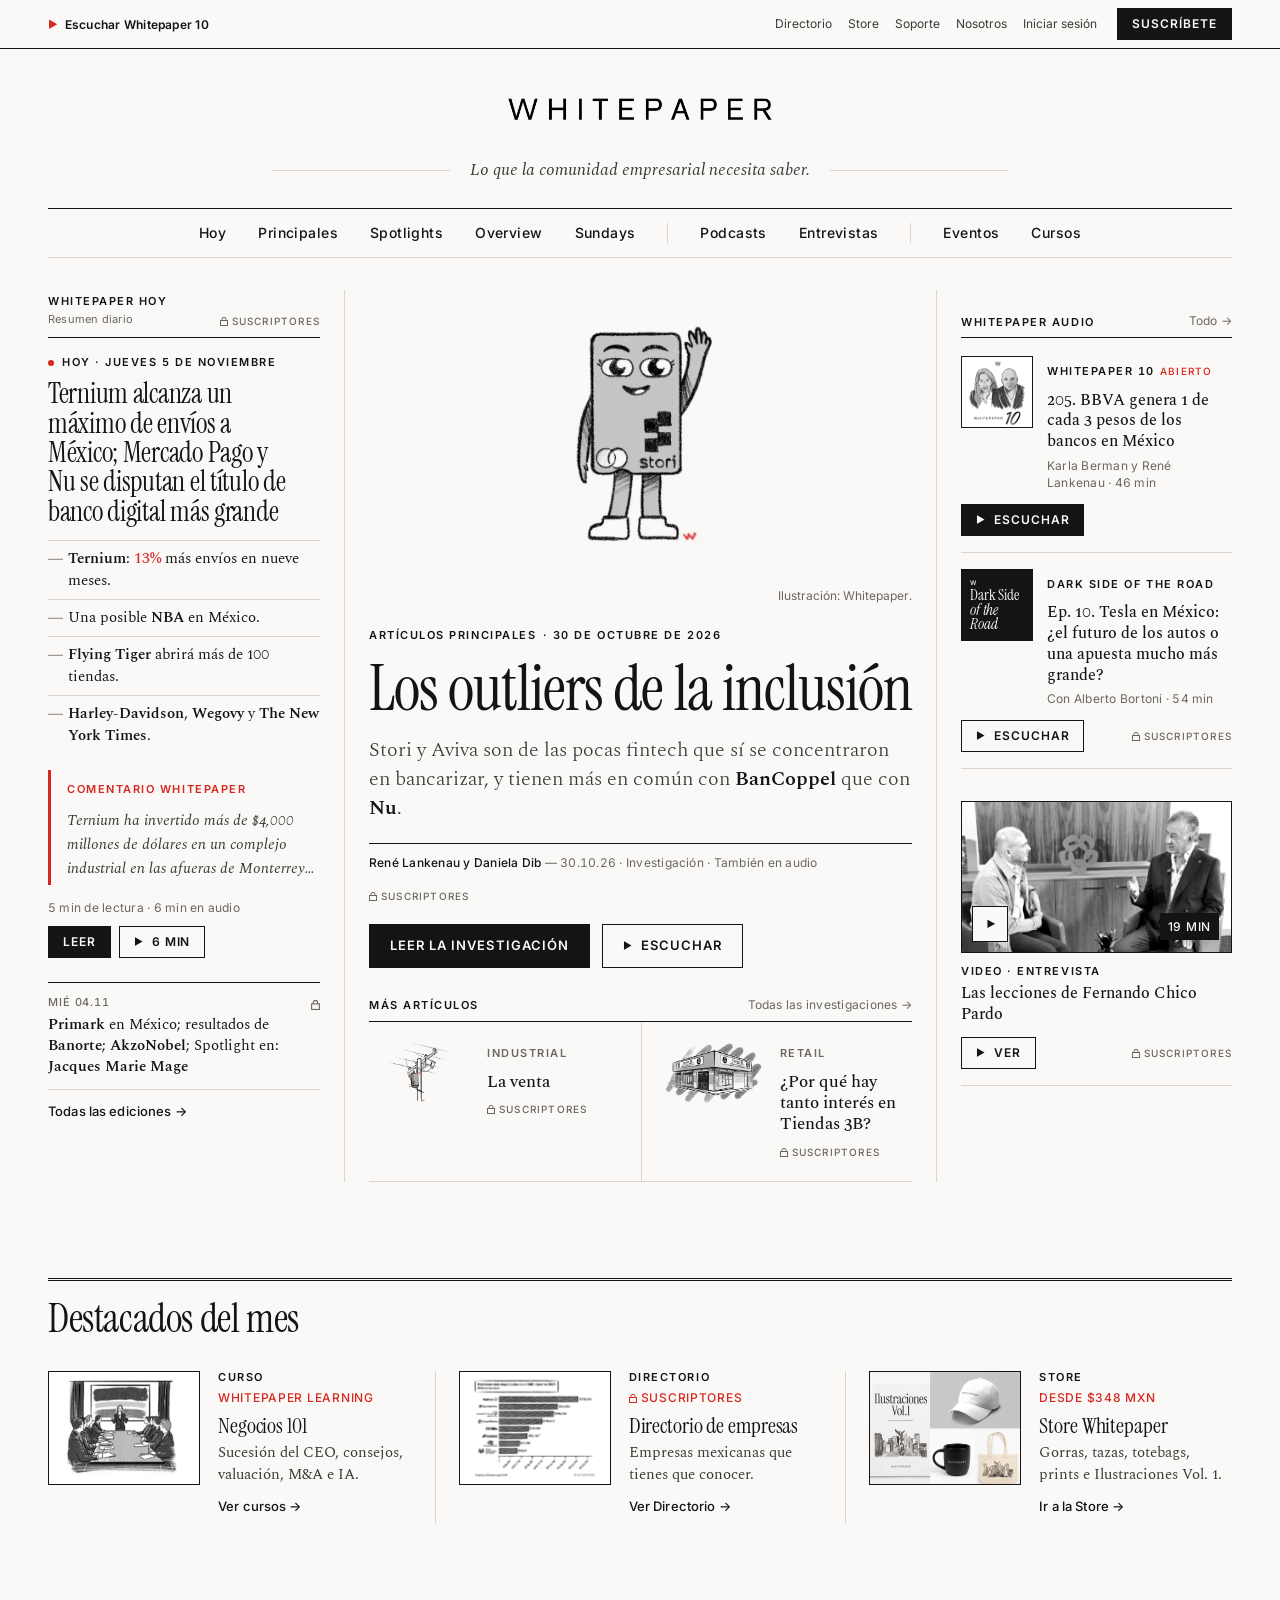
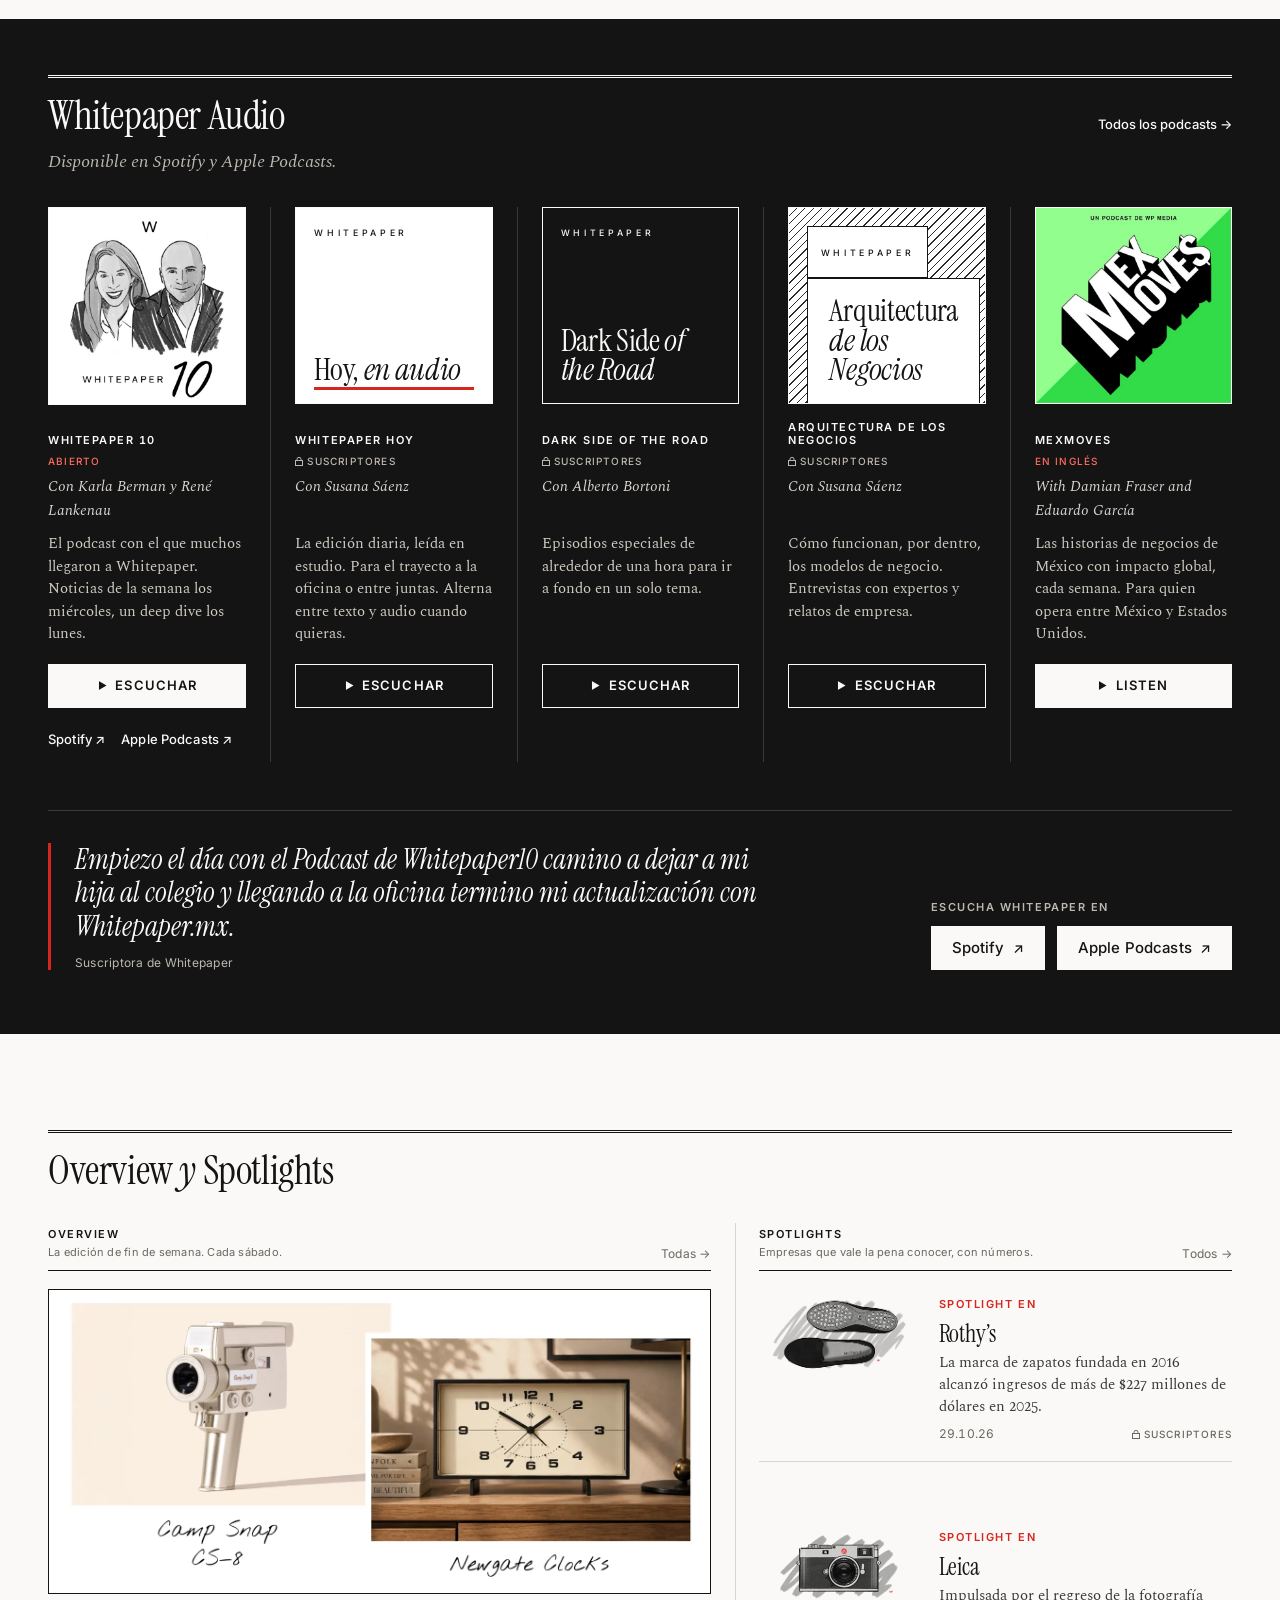
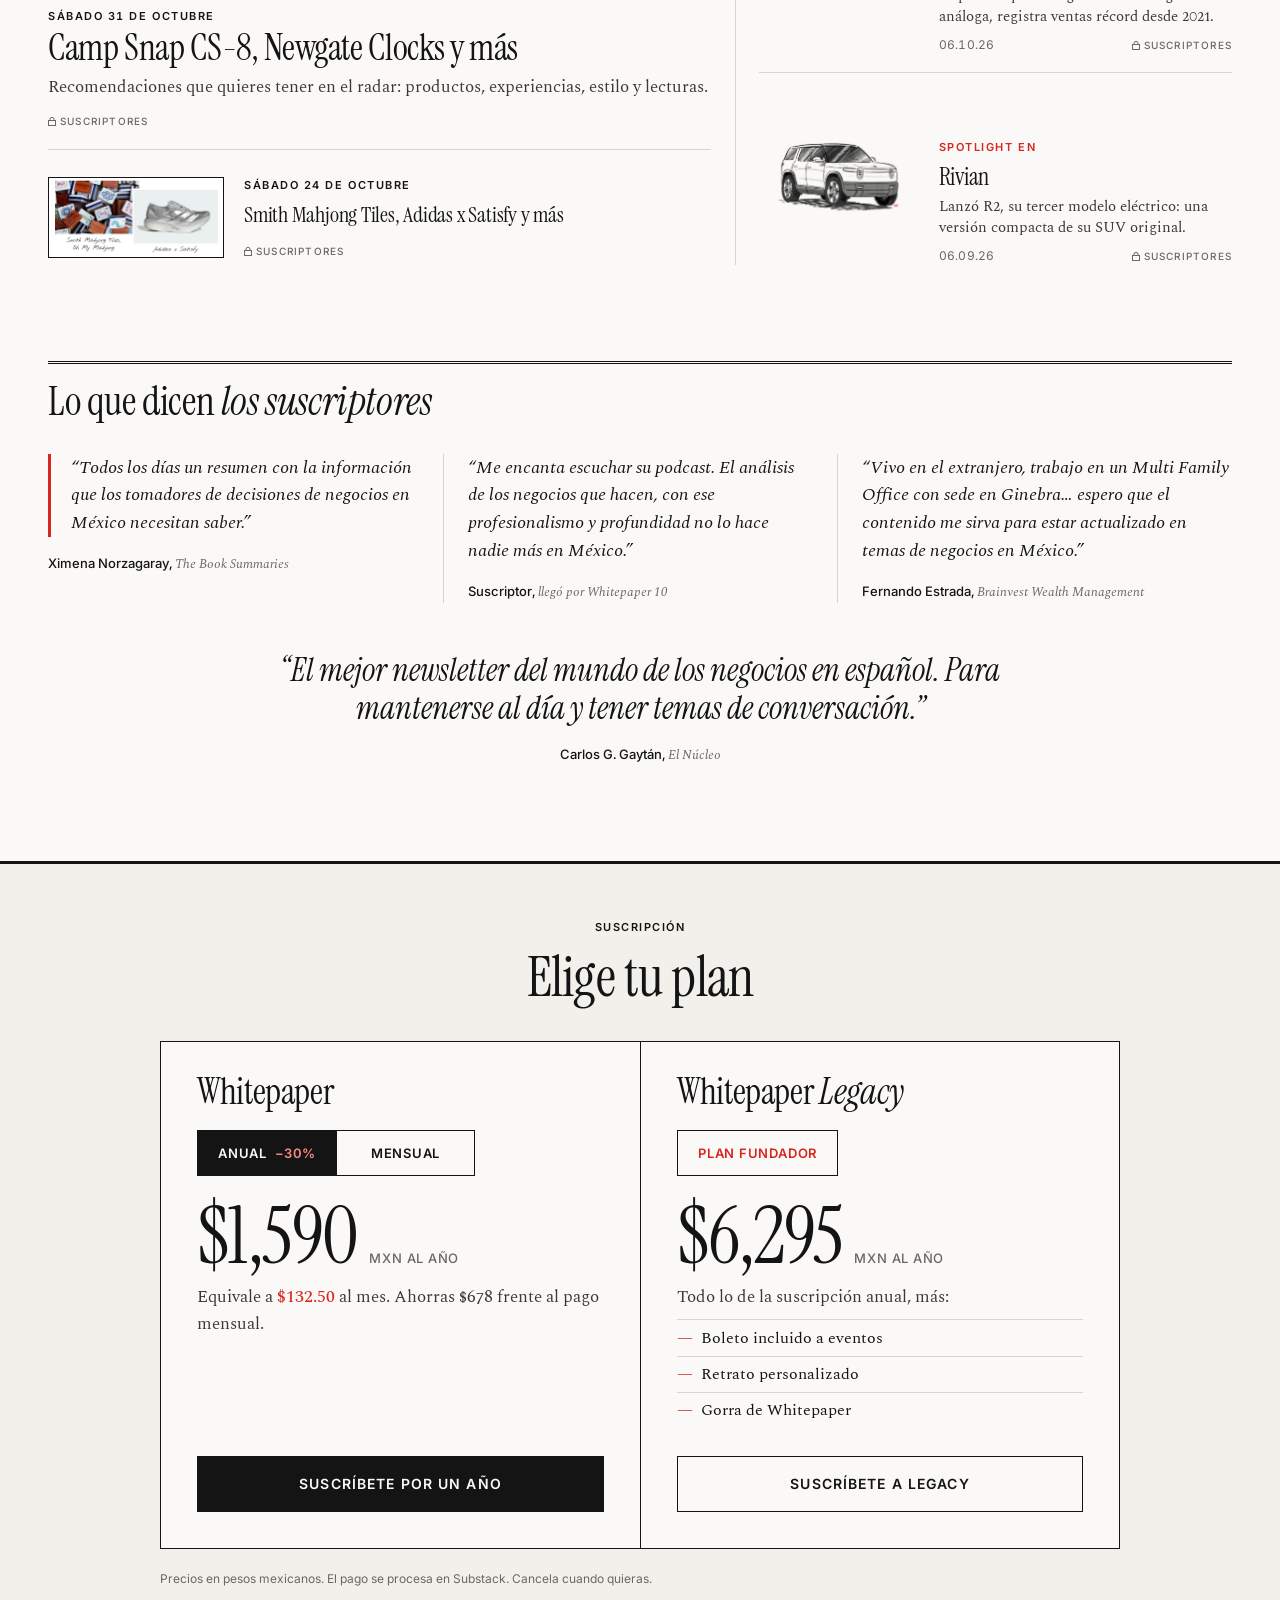
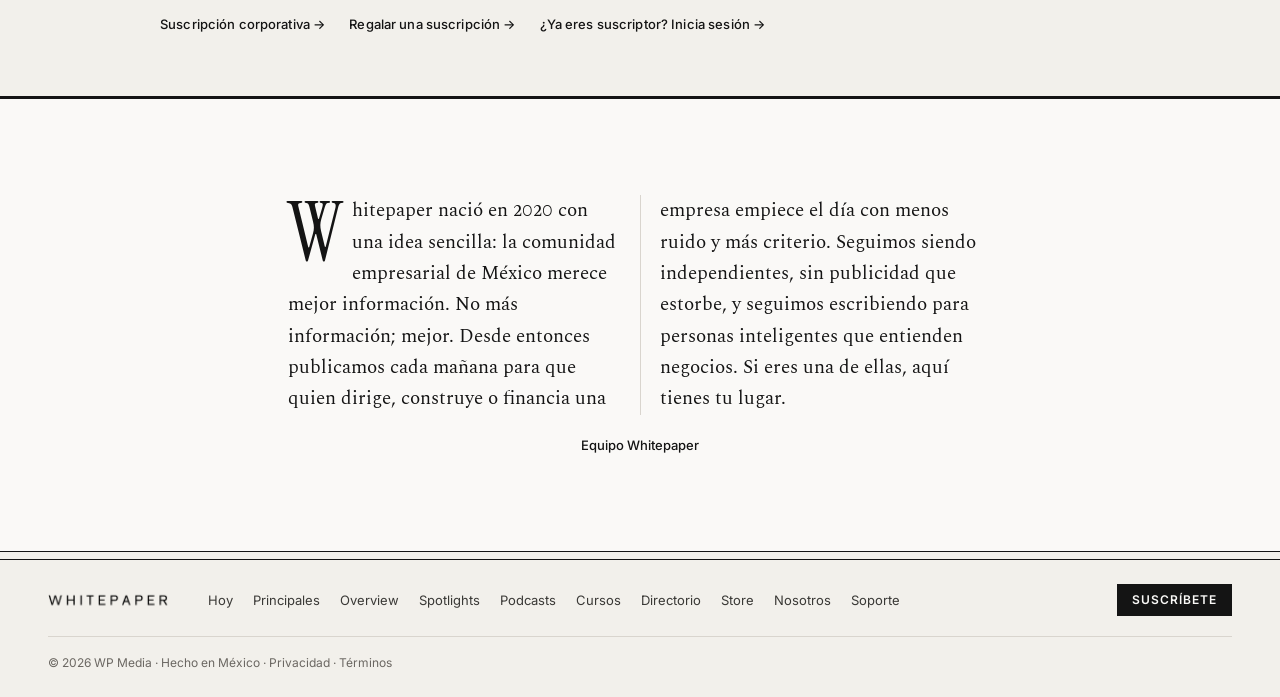
==== commit 3aa533bb: "Nueva página de Podcasts con catálogo clasificado por formato, acceso e idioma Co-Authored-By: Claud" ====
--- a/index.html
+++ b/index.html
@@ -58,7 +58,7 @@
       <li><a href="https://www.whitepaper.mx/t/overview">Overview</a></li>
       <li><a href="https://www.whitepaper.mx/s/sunday">Sundays</a></li>
       <li class="sep" aria-hidden="true"></li>
-      <li><a href="#escuchar">Podcasts</a></li>
+      <li><a href="podcasts.html">Podcasts</a></li>
       <li><a href="https://www.whitepaper.mx/s/whitepaper-audio">Entrevistas</a></li>
       <li class="sep" aria-hidden="true"></li>
       <li><a href="https://www.whitepaper.mx/archive?search=Whitepaper%20Live">Eventos</a></li>
@@ -151,7 +151,7 @@
 
       <!-- Columna derecha: Escuchar / Ver hoy -->
       <aside class="front__radio" aria-labelledby="h-radio">
-        <div class="col-kicker"><span class="kicker" id="h-radio">Whitepaper Audio</span><a class="meta" href="#escuchar">Todo →</a></div>
+        <div class="col-kicker"><span class="kicker" id="h-radio">Whitepaper Audio</span><a class="meta" href="podcasts.html">Todo →</a></div>
 
         <article class="radio__item" data-ep="w10-205">
           <div class="radio__row">
@@ -244,7 +244,7 @@
     <div class="wrap">
       <div class="sechead">
         <h2 class="sechead__title" id="h-escuchar">Whitepaper Audio</h2>
-        <a class="sechead__aside" href="https://www.whitepaper.mx/s/whitepaper-audio">Todos los podcasts →</a>
+        <a class="sechead__aside" href="podcasts.html">Todos los podcasts →</a>
         <p class="sechead__intro">Disponible en Spotify y Apple Podcasts.</p>
       </div>
 
@@ -473,7 +473,7 @@
     <div class="fslim__top">
       <img class="art fslim__logo" src="assets/img/logo.png" alt="Whitepaper" width="1000" height="140">
       <nav class="fslim__nav" aria-label="Pie de página">
-        <a href="https://www.whitepaper.mx/t/hoy">Hoy</a><a href="https://www.whitepaper.mx/t/principales">Principales</a><a href="https://www.whitepaper.mx/t/overview">Overview</a><a href="https://www.whitepaper.mx/t/spotlights">Spotlights</a><a href="https://www.whitepaper.mx/s/whitepaper-audio">Podcasts</a><a href="https://learning.whitepaper.mx/">Cursos</a><a href="https://directorio.whitepaper.mx/">Directorio</a><a href="https://hq.whitepaper.mx/collections/all">Store</a><a href="https://www.whitepaper.mx/about">Nosotros</a><a href="https://intercom.help/whitepaper/es/">Soporte</a>
+        <a href="https://www.whitepaper.mx/t/hoy">Hoy</a><a href="https://www.whitepaper.mx/t/principales">Principales</a><a href="https://www.whitepaper.mx/t/overview">Overview</a><a href="https://www.whitepaper.mx/t/spotlights">Spotlights</a><a href="podcasts.html">Podcasts</a><a href="https://learning.whitepaper.mx/">Cursos</a><a href="https://directorio.whitepaper.mx/">Directorio</a><a href="https://hq.whitepaper.mx/collections/all">Store</a><a href="https://www.whitepaper.mx/about">Nosotros</a><a href="https://intercom.help/whitepaper/es/">Soporte</a>
       </nav>
       <a class="btn btn--sm" data-cta="footer" href="https://www.whitepaper.mx/subscribe">Suscríbete</a>
     </div>
@@ -485,7 +485,7 @@
 <div class="mnav" id="mnav" role="dialog" aria-modal="true" aria-label="Menú">
   <div class="mnav__top"><img class="art" src="assets/img/logo.png" alt="Whitepaper" width="1000" height="140"><button class="mnav__close" id="menuClose" aria-label="Cerrar menú">✕</button></div>
   <section><h2>Leer</h2><a href="https://www.whitepaper.mx/t/hoy">Hoy</a><a href="https://www.whitepaper.mx/t/principales">Principales</a><a href="https://www.whitepaper.mx/t/spotlights">Spotlights</a><a href="https://www.whitepaper.mx/t/overview">Overview</a><a href="https://www.whitepaper.mx/s/sunday">Sundays</a></section>
-  <section><h2>Escuchar</h2><a href="#escuchar" data-close>Whitepaper 10 <span class="tag tag--open">Abierto</span></a><a href="#escuchar" data-close>Whitepaper Hoy en audio</a><a href="#escuchar" data-close>Dark Side of the Road</a><a href="#escuchar" data-close>Arquitectura de los Negocios</a><a href="#escuchar" data-close>MexMoves</a></section>
+  <section><h2>Escuchar</h2><a href="podcasts.html">Todos los podcasts</a><a href="podcasts.html#whitepaper-10">Whitepaper 10 <span class="tag tag--open">Abierto</span></a><a href="podcasts.html#whitepaper-hoy">Whitepaper Hoy en audio</a><a href="podcasts.html#mexmoves">MexMoves</a><a href="podcasts.html#dark-side">Dark Side of the Road</a><a href="podcasts.html#arquitectura">Arquitectura de los Negocios</a><a href="podcasts.html#la-entrevista">La Entrevista</a><a href="podcasts.html#desde-dc">Desde DC</a></section>
   <section><h2>Ver</h2><a href="https://www.whitepaper.mx/s/whitepaper-audio">Entrevistas en video</a></section>
   <section><h2>Vivir</h2><a href="https://www.whitepaper.mx/archive?search=Whitepaper%20Live">Eventos</a><a href="https://learning.whitepaper.mx/">Learning ↗</a><a href="https://directorio.whitepaper.mx/">Directorio ↗</a><a href="https://hq.whitepaper.mx/collections/all">Store ↗</a></section>
   <a class="btn" data-cta="mobile-menu" href="https://www.whitepaper.mx/subscribe">Suscríbete · $1,590 al año</a>
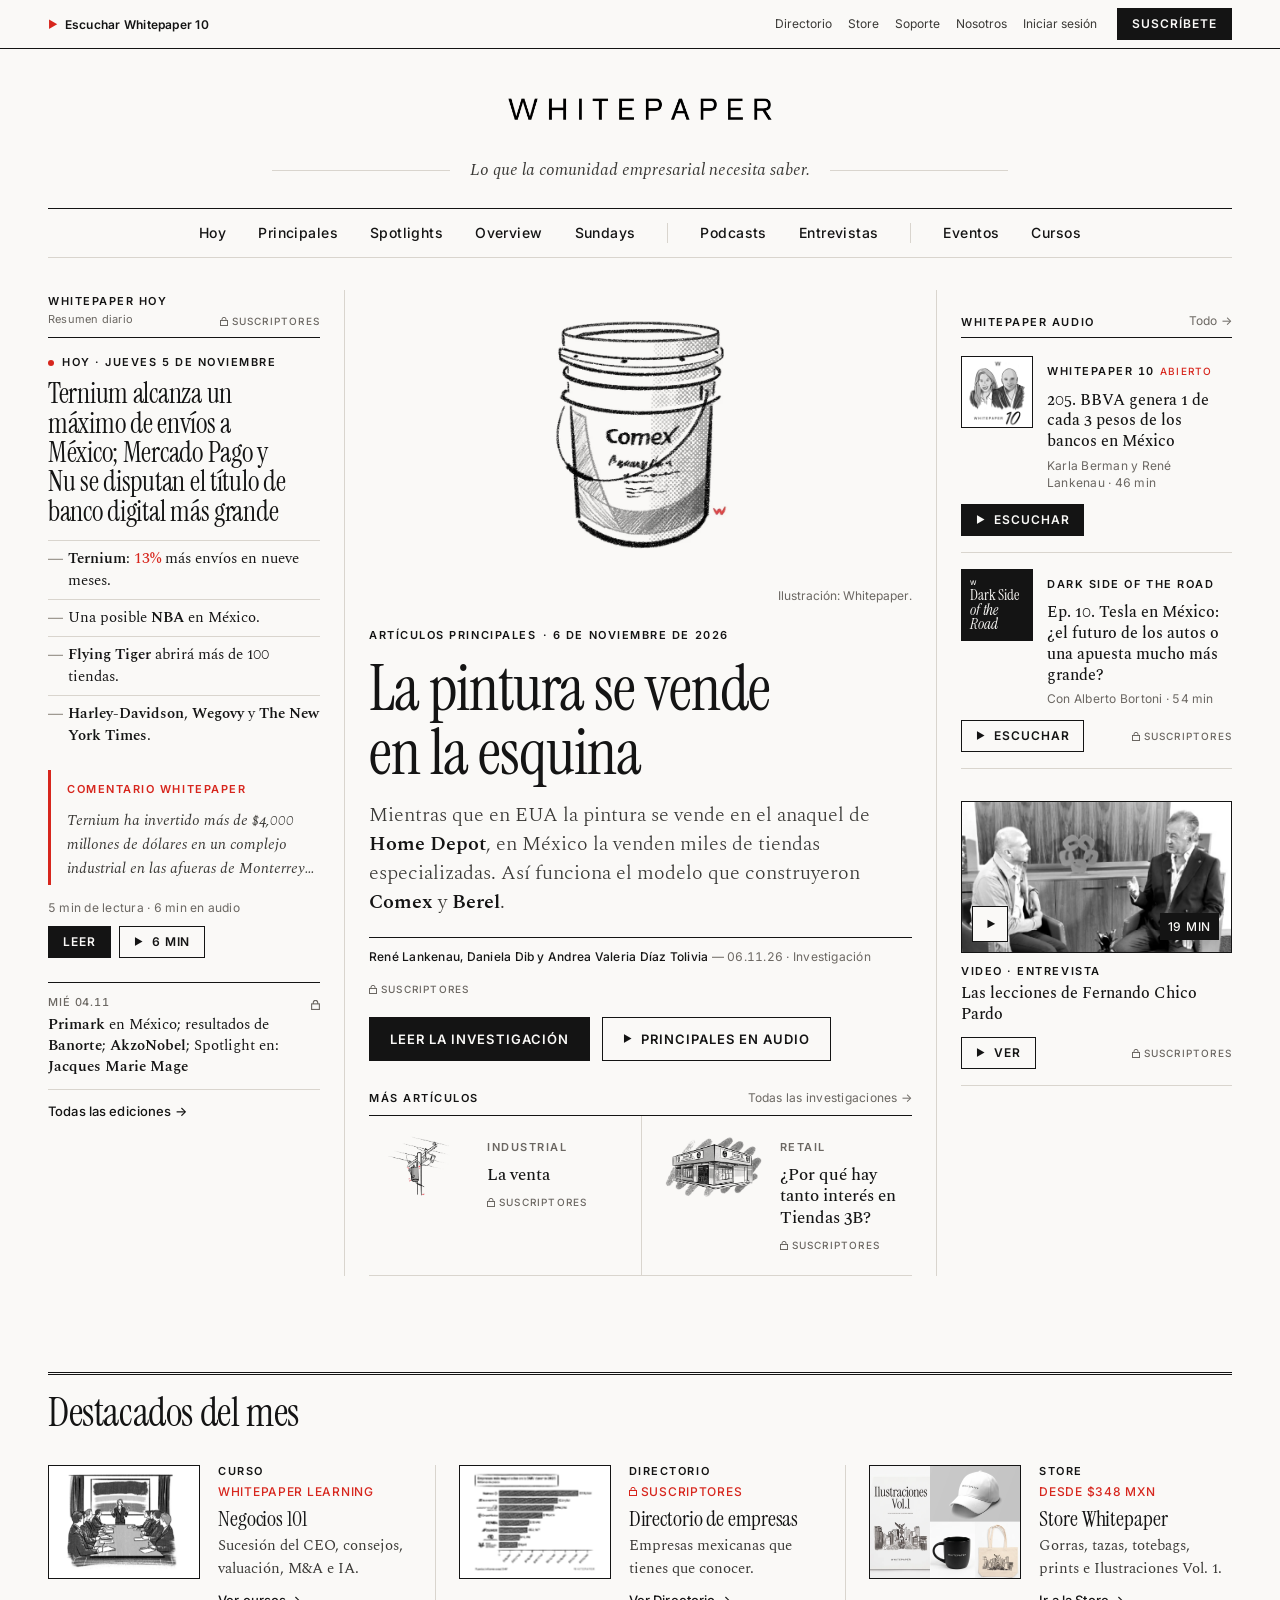
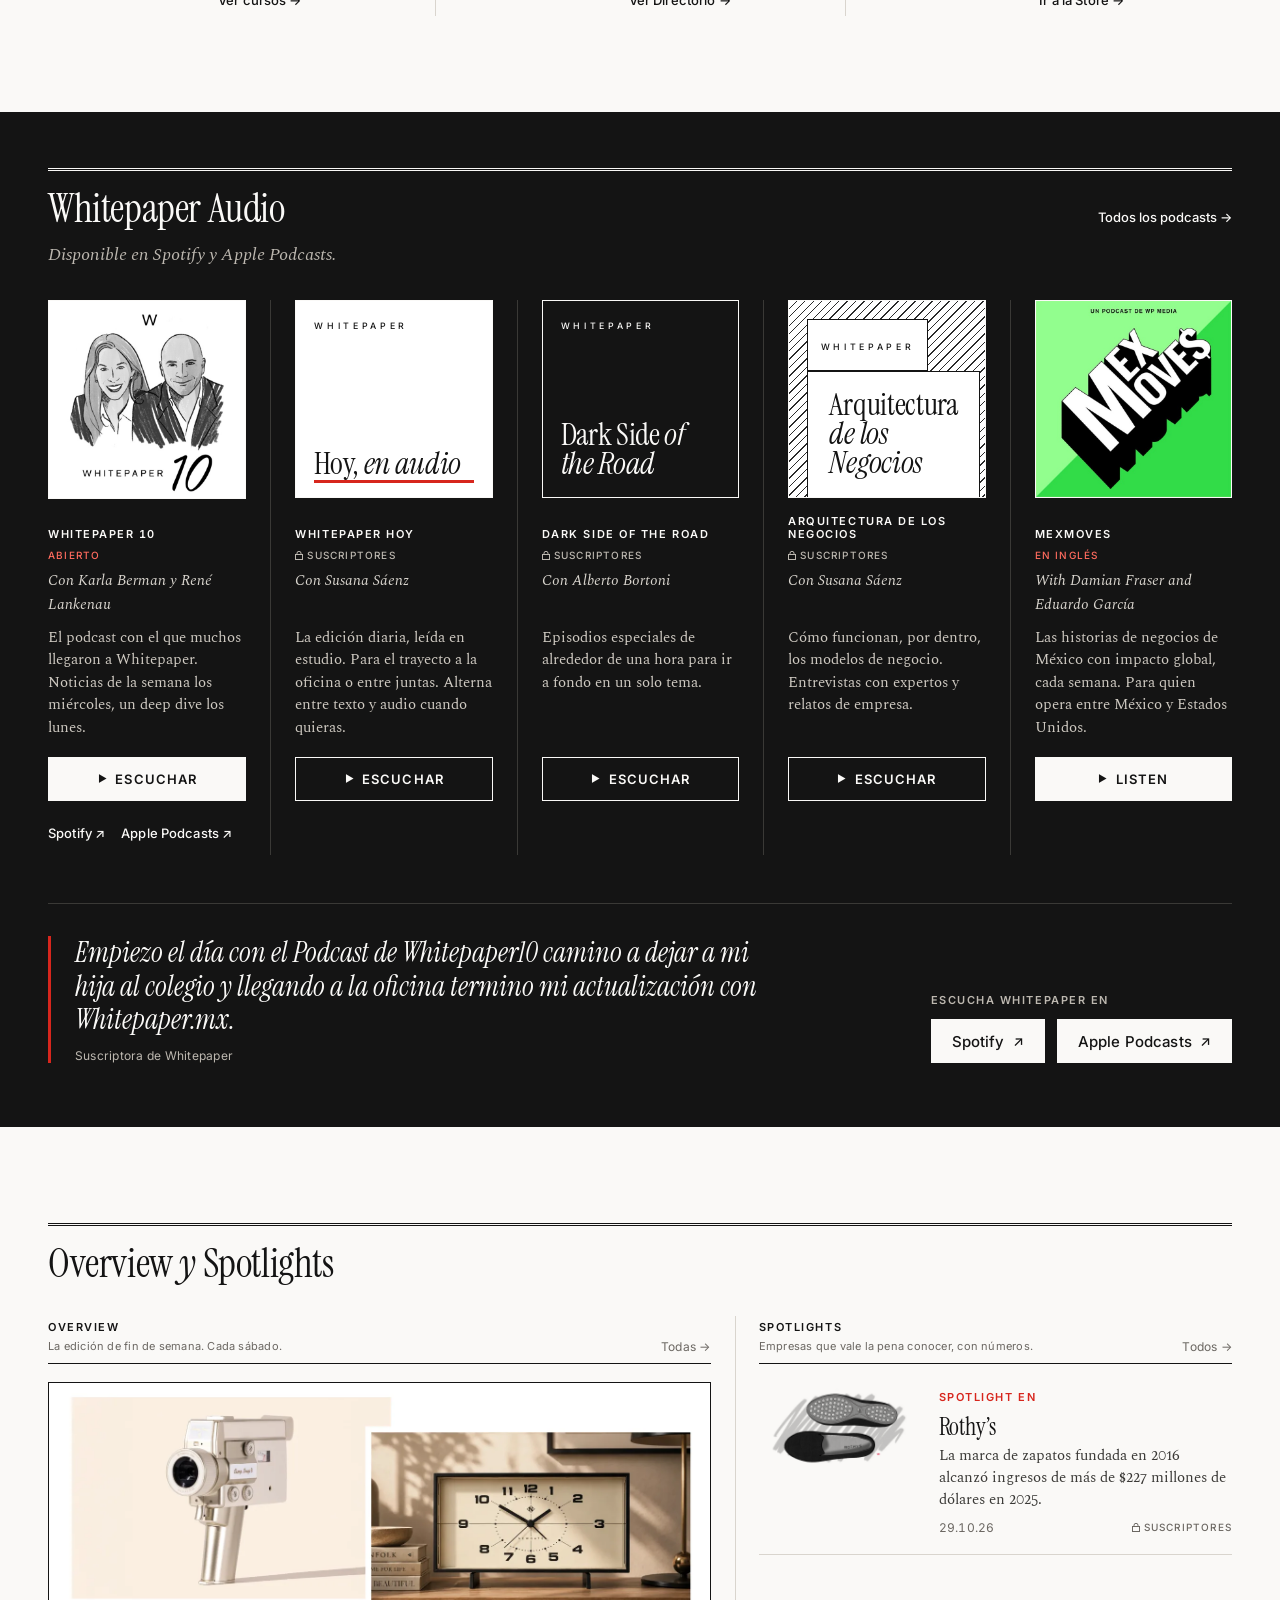
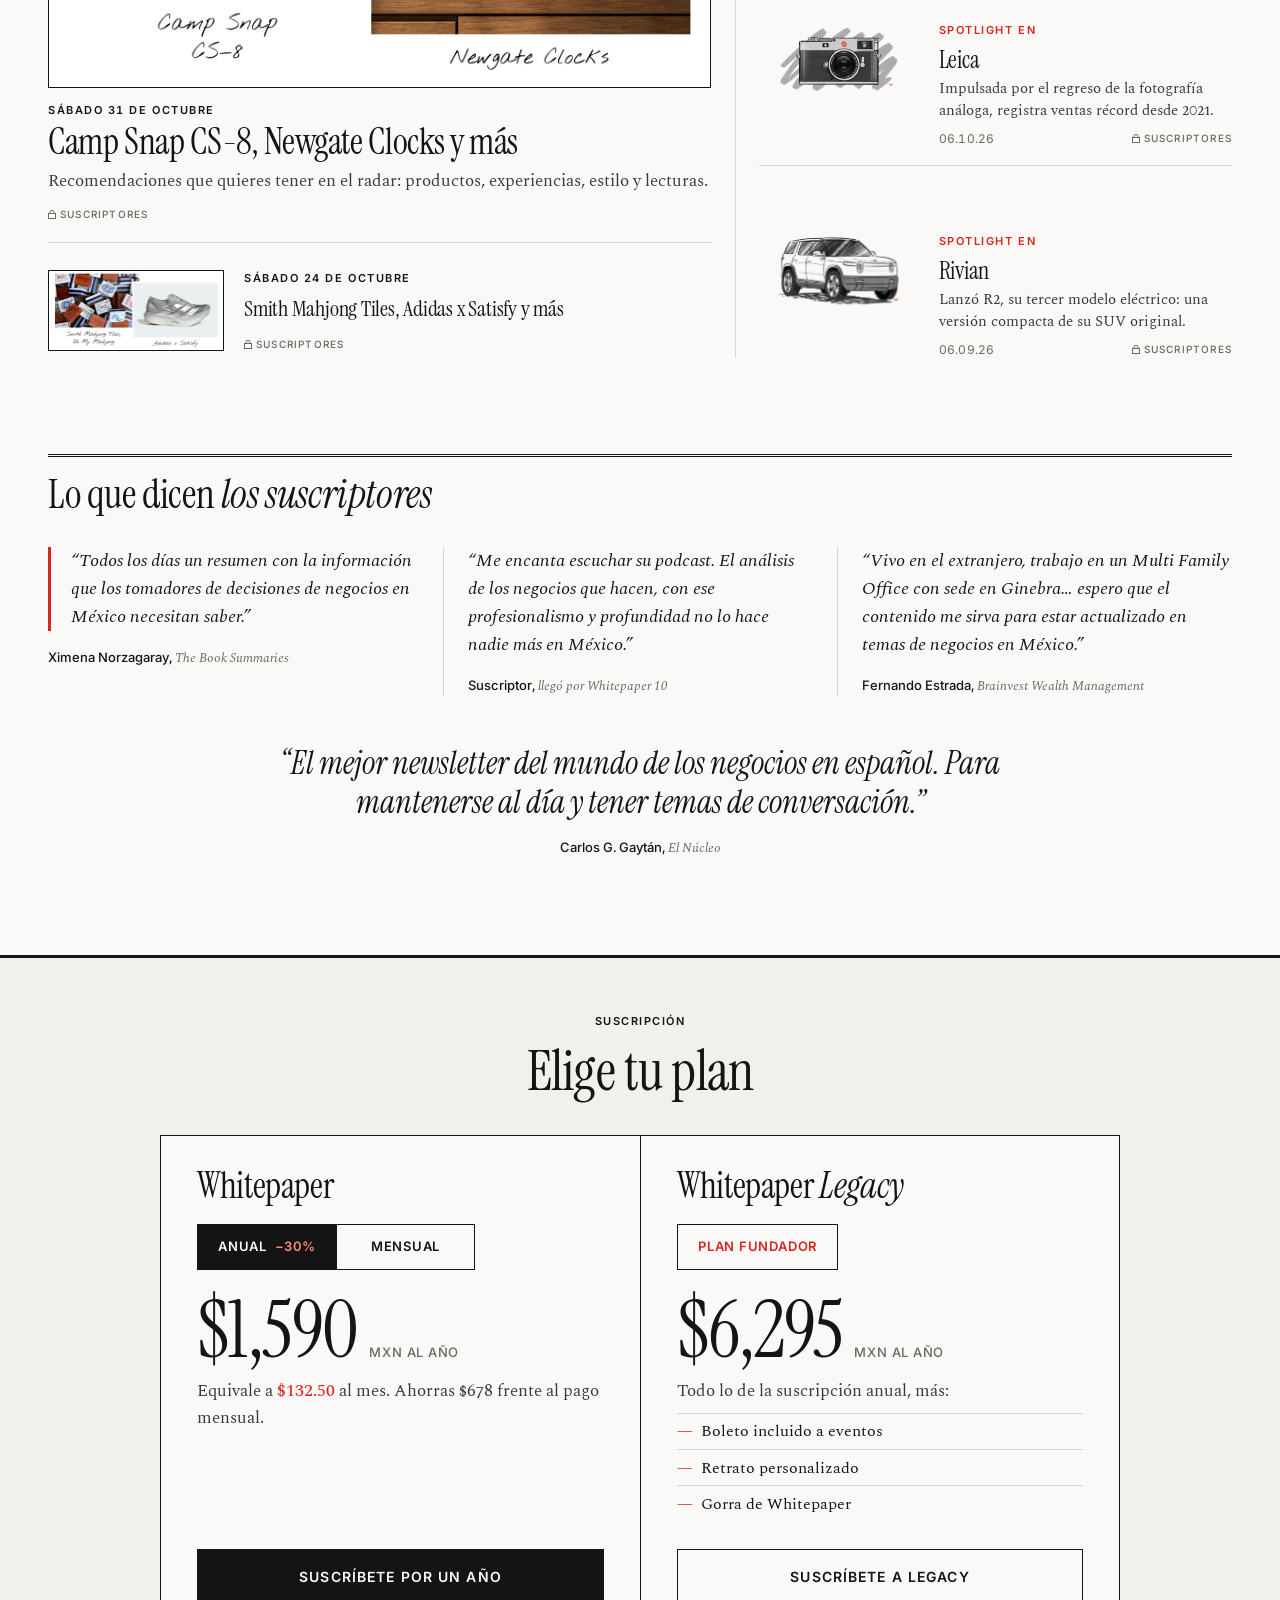
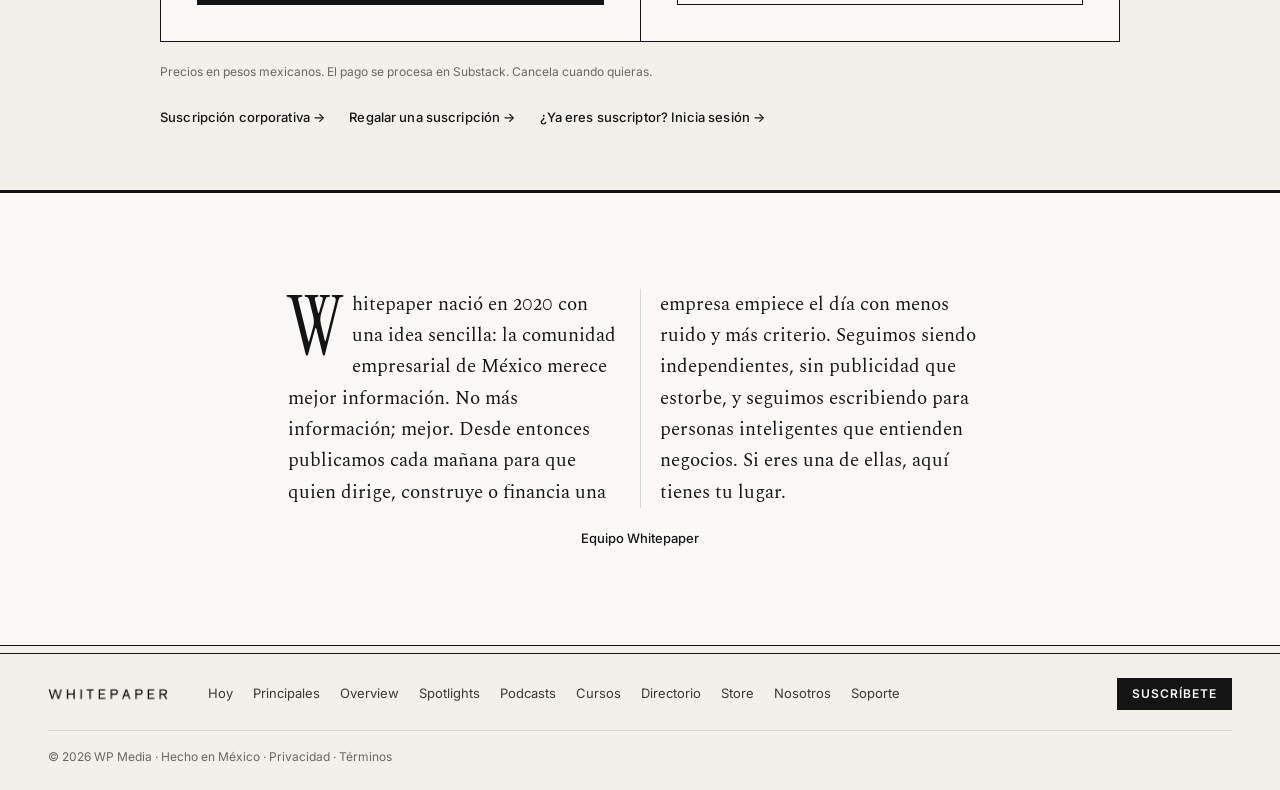
==== commit 85ca420d: "Home: Principal de Comex en lugar de Los outliers de la inclusión Co-Authored-By: Claude Opus 5.5 <n" ====
--- a/index.html
+++ b/index.html
@@ -109,19 +109,19 @@
            y deja data-pinned="true" para que el kicker diga "Destacado". -->
       <section class="front__lead lead" aria-labelledby="h-lead" data-pinned="false">
         <figure class="lead__fig lead__fig--top">
-          <a href="https://www.whitepaper.mx/t/principales" tabindex="-1" aria-hidden="true"><img class="art" src="assets/img/principal-outliers-inclusion.webp" alt="Ilustración a lápiz de una tarjeta de Stori con cara, brazos y piernas que saluda" width="1280" height="678" loading="eager" fetchpriority="high"></a>
+          <a href="https://www.whitepaper.mx/p/la-pintura-se-vende-en-la-esquina-fc8" tabindex="-1" aria-hidden="true"><img class="art" src="assets/img/principal-comex.webp" alt="Ilustración a lápiz de una cubeta de pintura Comex" width="1280" height="691" loading="eager" fetchpriority="high"></a>
           <figcaption>Ilustración: Whitepaper.</figcaption>
         </figure>
-        <p class="lead__kicker"><span class="kicker">Artículos Principales</span><span class="kicker lead__pin">· Destacado</span><span class="kicker lead__when">· 30 de octubre de 2026</span></p>
-        <h1 id="h-lead"><a href="https://www.whitepaper.mx/t/principales">Los outliers de la inclusión</a></h1>
-        <p class="lead__deck">Stori y Aviva son de las pocas fintech que sí se concentraron en bancarizar, y tienen más en común con <b>BanCoppel</b> que con <b>Nu</b>.</p>
+        <p class="lead__kicker"><span class="kicker">Artículos Principales</span><span class="kicker lead__pin">· Destacado</span><span class="kicker lead__when">· 6 de noviembre de 2026</span></p>
+        <h1 id="h-lead"><a href="https://www.whitepaper.mx/p/la-pintura-se-vende-en-la-esquina-fc8">La pintura se vende en la esquina</a></h1>
+        <p class="lead__deck">Mientras que en EUA la pintura se vende en el anaquel de <b>Home Depot</b>, en México la venden miles de tiendas especializadas. Así funciona el modelo que construyeron <b>Comex</b> y <b>Berel</b>.</p>
         <div class="lead__byline">
-          <p class="byline"><b>René Lankenau y Daniela Dib</b> — 30.10.26 · Investigación · También en audio</p>
+          <p class="byline"><b>René Lankenau, Daniela Dib y Andrea Valeria Díaz Tolivia</b> — 06.11.26 · Investigación</p>
           <span class="tag"><svg class="lock"><use href="#lock"/></svg>Suscriptores</span>
         </div>
         <div class="lead__actions">
-          <a class="btn" data-cta="principal-leer" href="https://www.whitepaper.mx/t/principales">Leer la investigación</a>
-          <a class="btn btn--ghost" href="https://www.whitepaper.mx/s/whitepaper-audio"><span class="tri" aria-hidden="true">▶</span> Escuchar</a>
+          <a class="btn" data-cta="principal-leer" href="https://www.whitepaper.mx/p/la-pintura-se-vende-en-la-esquina-fc8">Leer la investigación</a>
+          <a class="btn btn--ghost" href="podcasts.html?show=principales#programas"><span class="tri" aria-hidden="true">▶</span> Principales en audio</a>
         </div>
 
         <div class="lead__more">
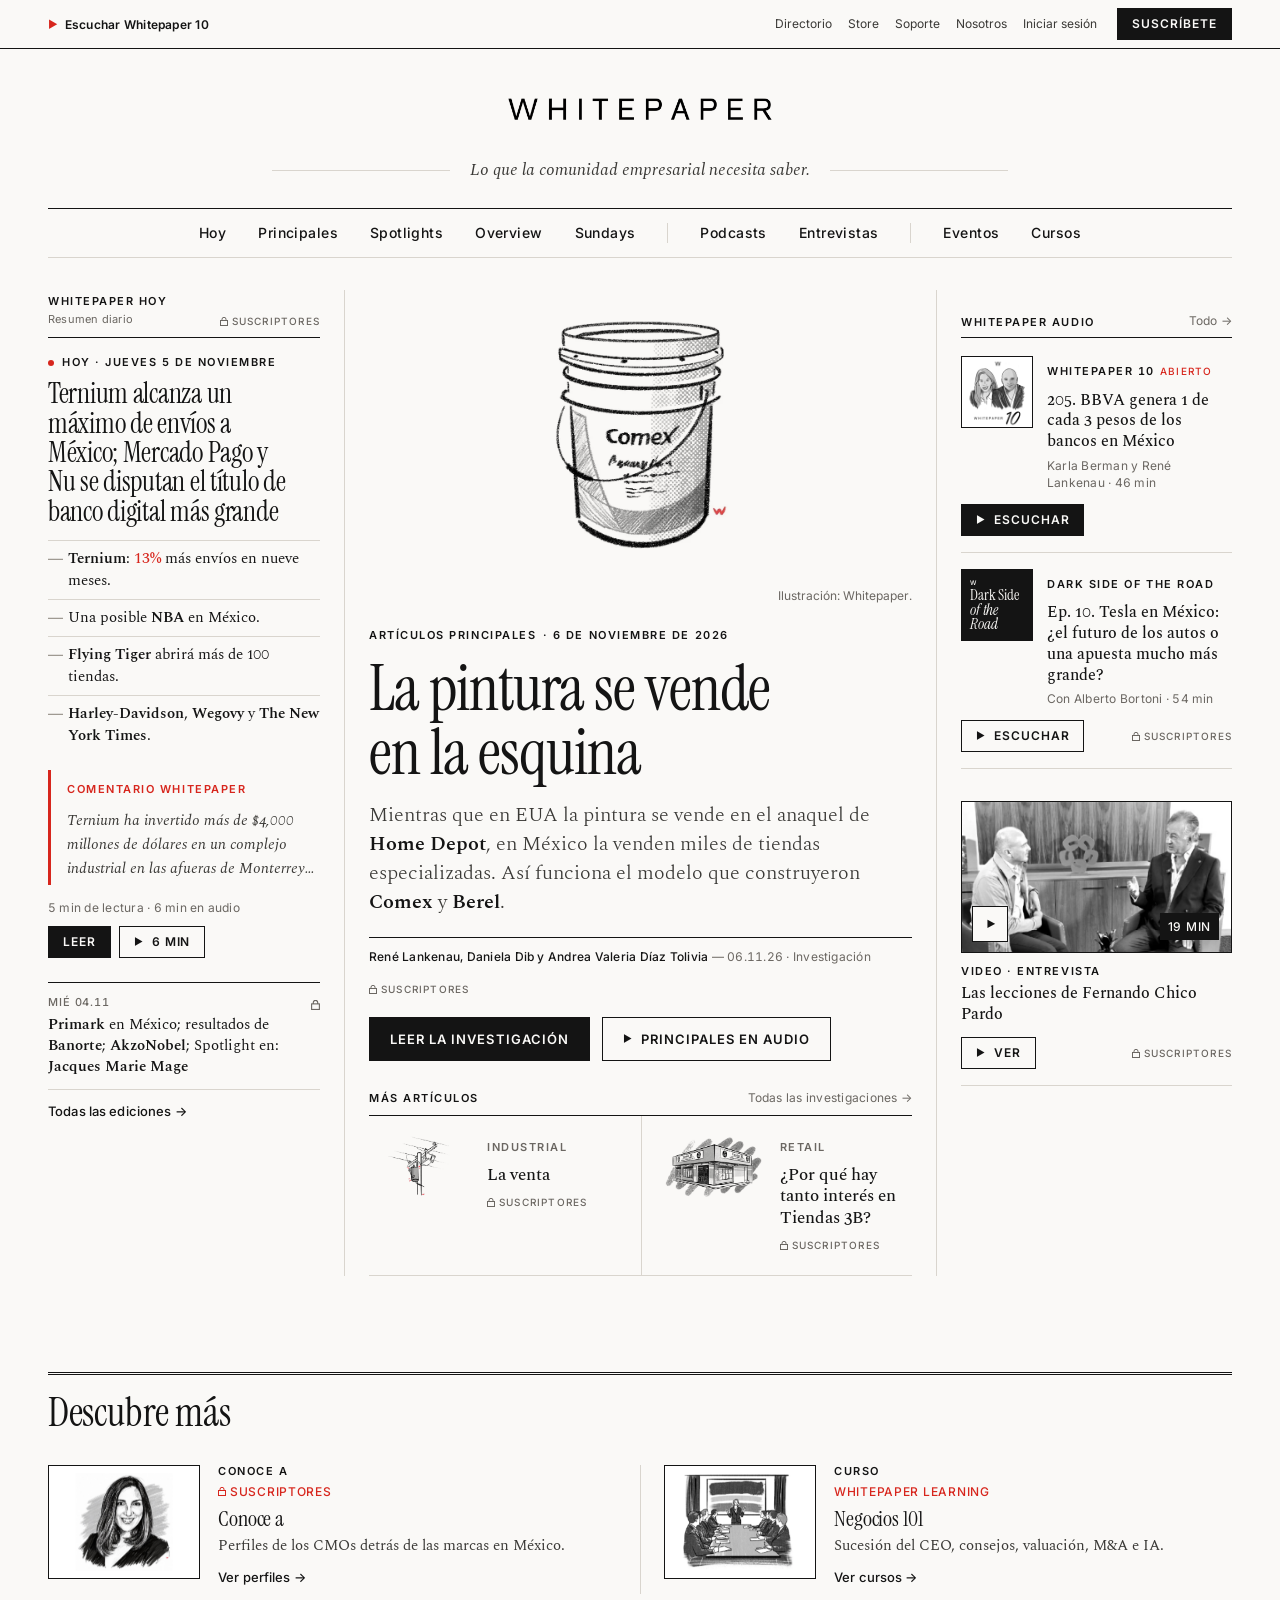
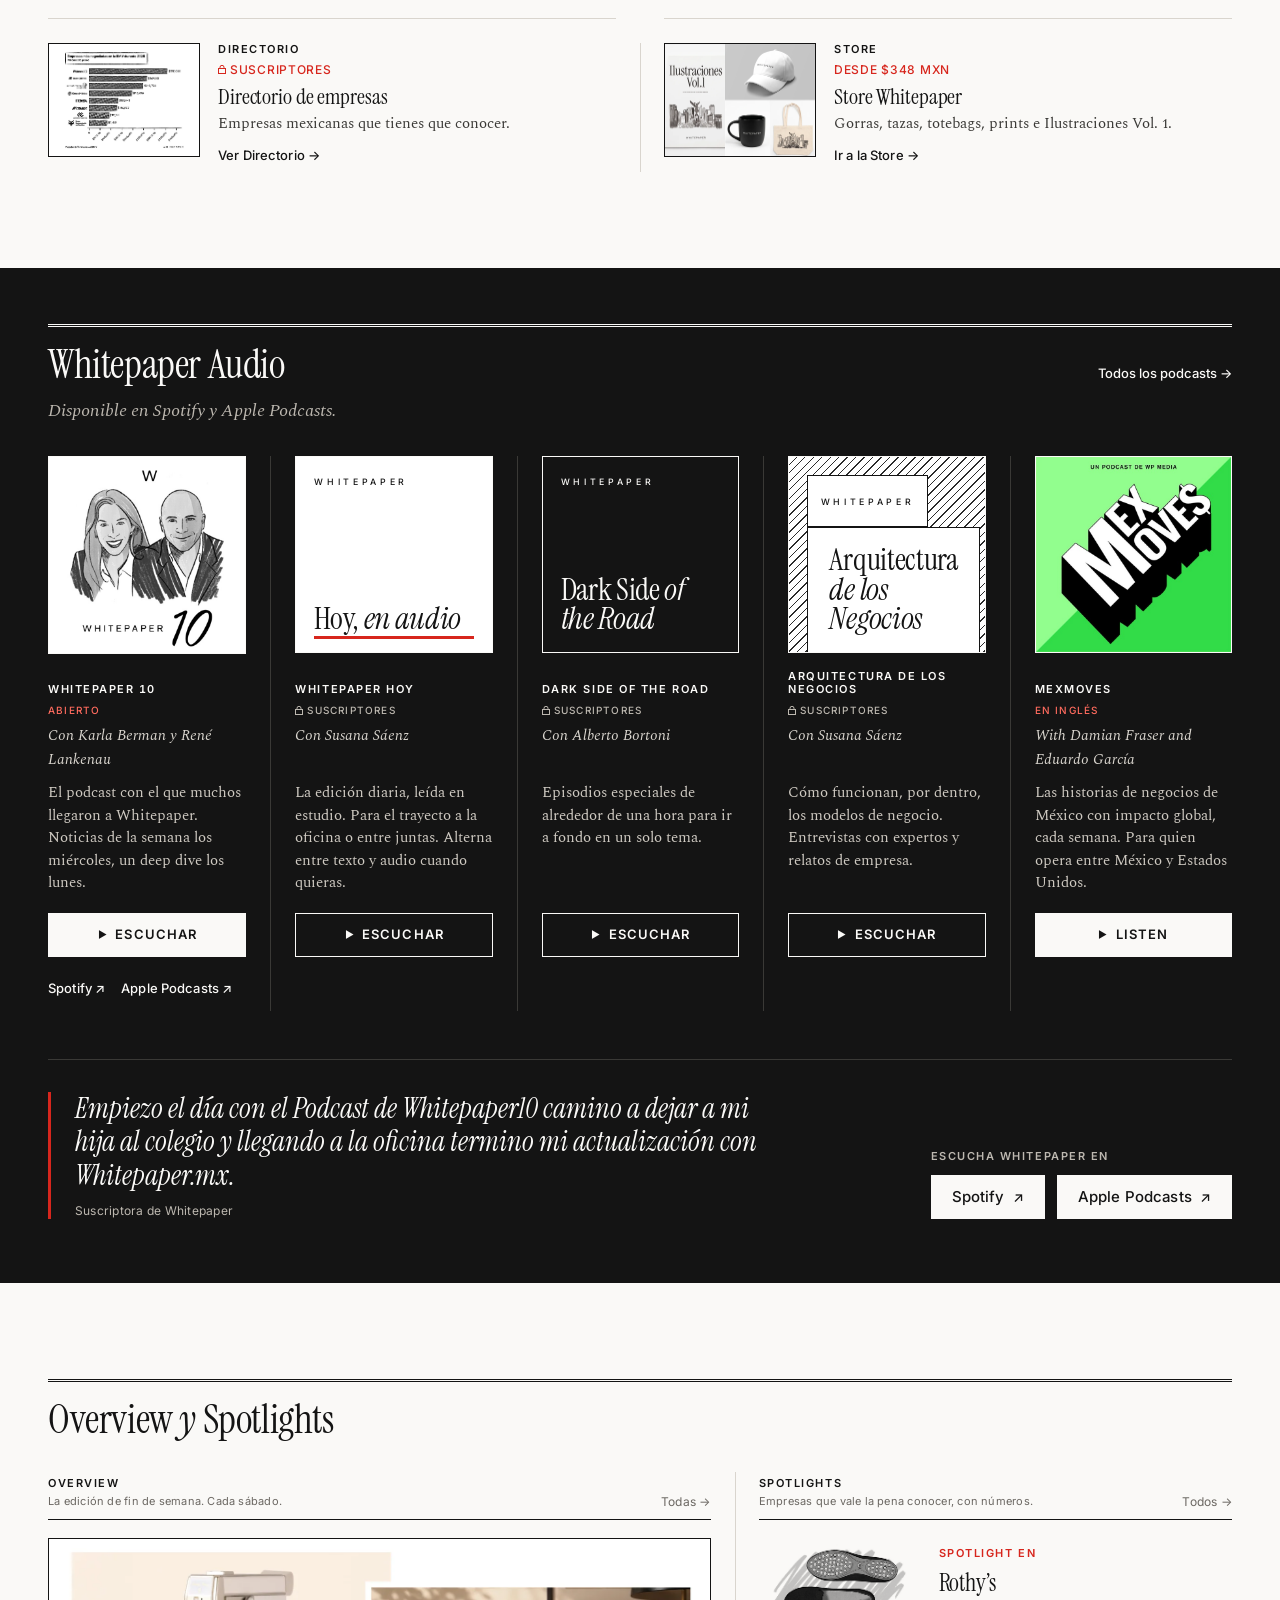
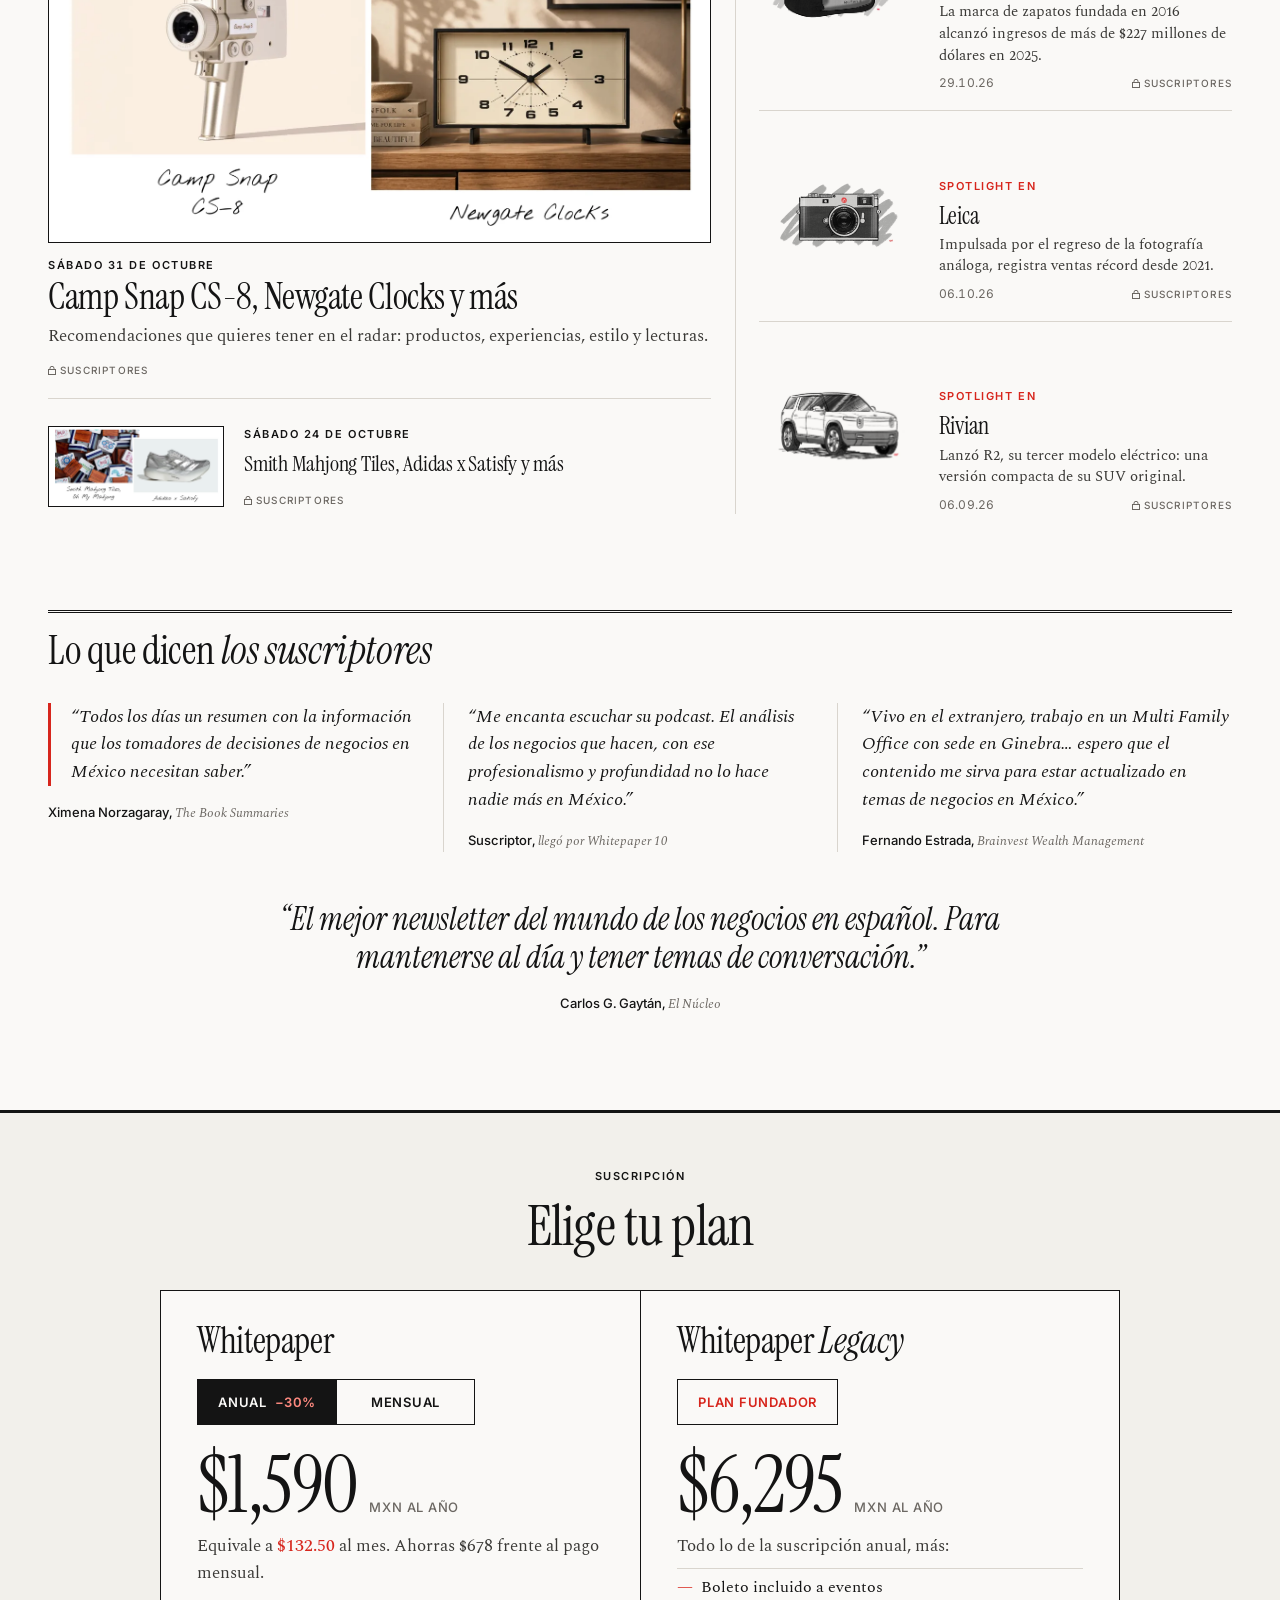
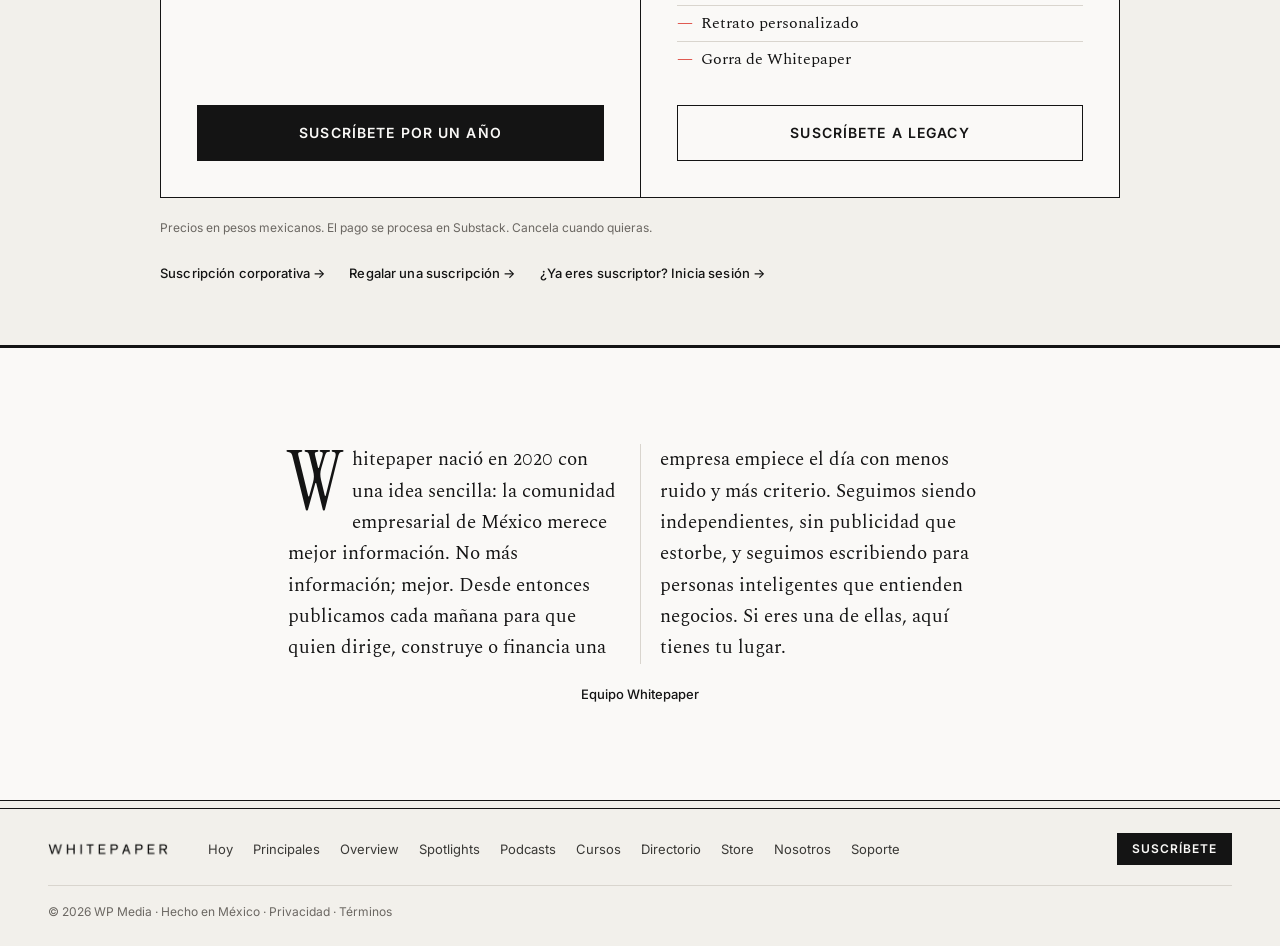
==== commit 8443320e: "Home: Descubre más, con tarjeta Conoce a (CMOs) Co-Authored-By: Claude Opus 5.5 <noreply@anthropic.c" ====
--- a/index.html
+++ b/index.html
@@ -200,7 +200,7 @@
     </div>
   </div>
 
-  <!-- ============ DESTACADOS DEL MES ============
+  <!-- ============ DESCUBRE MÁS ============
        Para cambiar un destacado, edita su bloque <article class="pick">:
        imagen, kicker (tipo), etiqueta (precio o acceso), título, texto, botón y enlace.
        pick__art--contain para ilustraciones; pick__art--cover para fotos de producto.
@@ -208,9 +208,17 @@
   <div class="wrap section" id="destacados">
     <section aria-labelledby="h-picks">
       <div class="sechead">
-        <h2 class="sechead__title" id="h-picks">Destacados del mes</h2>
+        <h2 class="sechead__title" id="h-picks">Descubre más</h2>
       </div>
       <div class="picks">
+        <article class="pick">
+          <a class="pick__art pick__art--contain" href="https://www.whitepaper.mx/t/conoce-a"><img src="assets/img/alicia-arias.jpg" width="1100" height="1028" alt="Retrato a lápiz de la sección Conoce a de Whitepaper" loading="lazy"></a>
+          <span class="kicker">Conoce a</span>
+          <span class="pick__tag"><svg class="lock"><use href="#lock"/></svg>Suscriptores</span>
+          <h3><a href="https://www.whitepaper.mx/t/conoce-a">Conoce a</a></h3>
+          <p class="pick__desc">Perfiles de los CMOs detrás de las marcas en México.</p>
+          <a class="link pick__btn" data-cta="dest-conoce-a" href="https://www.whitepaper.mx/t/conoce-a">Ver perfiles →</a>
+        </article>
         <article class="pick">
           <a class="pick__art pick__art--contain" href="https://learning.whitepaper.mx/negocios-101"><img src="assets/img/dest-negocios-101.webp" width="738" height="638" alt="Ilustración de una junta de consejo" loading="lazy"></a>
           <span class="kicker">Curso</span>
--- a/assets/css/home.css
+++ b/assets/css/home.css
@@ -857,3 +857,18 @@
 }
 .pick > .pick__art { aspect-ratio: 4 / 3; } .pick { grid-template-columns: 9.5rem minmax(0, 1fr); } @media (max-width: 760px) { .pick { grid-template-columns: 7rem minmax(0, 1fr); } }
 .pick__btn { min-height: 2rem; margin-top: .25rem; display: inline-flex; align-items: center; }
+/* Descubre más: 4 tarjetas en 2 columnas */
+.picks { grid-auto-flow: row; grid-template-columns: repeat(2, minmax(0, 1fr)); grid-template-rows: none; grid-auto-rows: auto; }
+.pick:nth-child(odd)::before { display: none; }
+.pick:nth-child(n+3) { margin-top: 1.5rem; padding-top: 1.5rem; border-top: var(--rule-hair); }
+.pick:nth-child(n+3)::before { top: 1.5rem; }
+@media (max-width: 1099px) { .pick:nth-child(n+3) { margin-top: 0; } }
+@media (max-width: 760px) {
+  .picks { grid-template-columns: 1fr; }
+  .pick:nth-child(n+2) { margin-top: 0; padding-top: 1.25rem; border-top: var(--rule-hair); }
+}
+@media (min-width: 761px) and (max-width: 1099px) {
+  .pick:nth-child(2) { padding-top: 0; border-top: 0; }
+  .pick:nth-child(n+3) { padding-top: 1.25rem; border-top: var(--rule-hair); }
+  .pick:nth-child(even)::before { display: block !important; }
+}
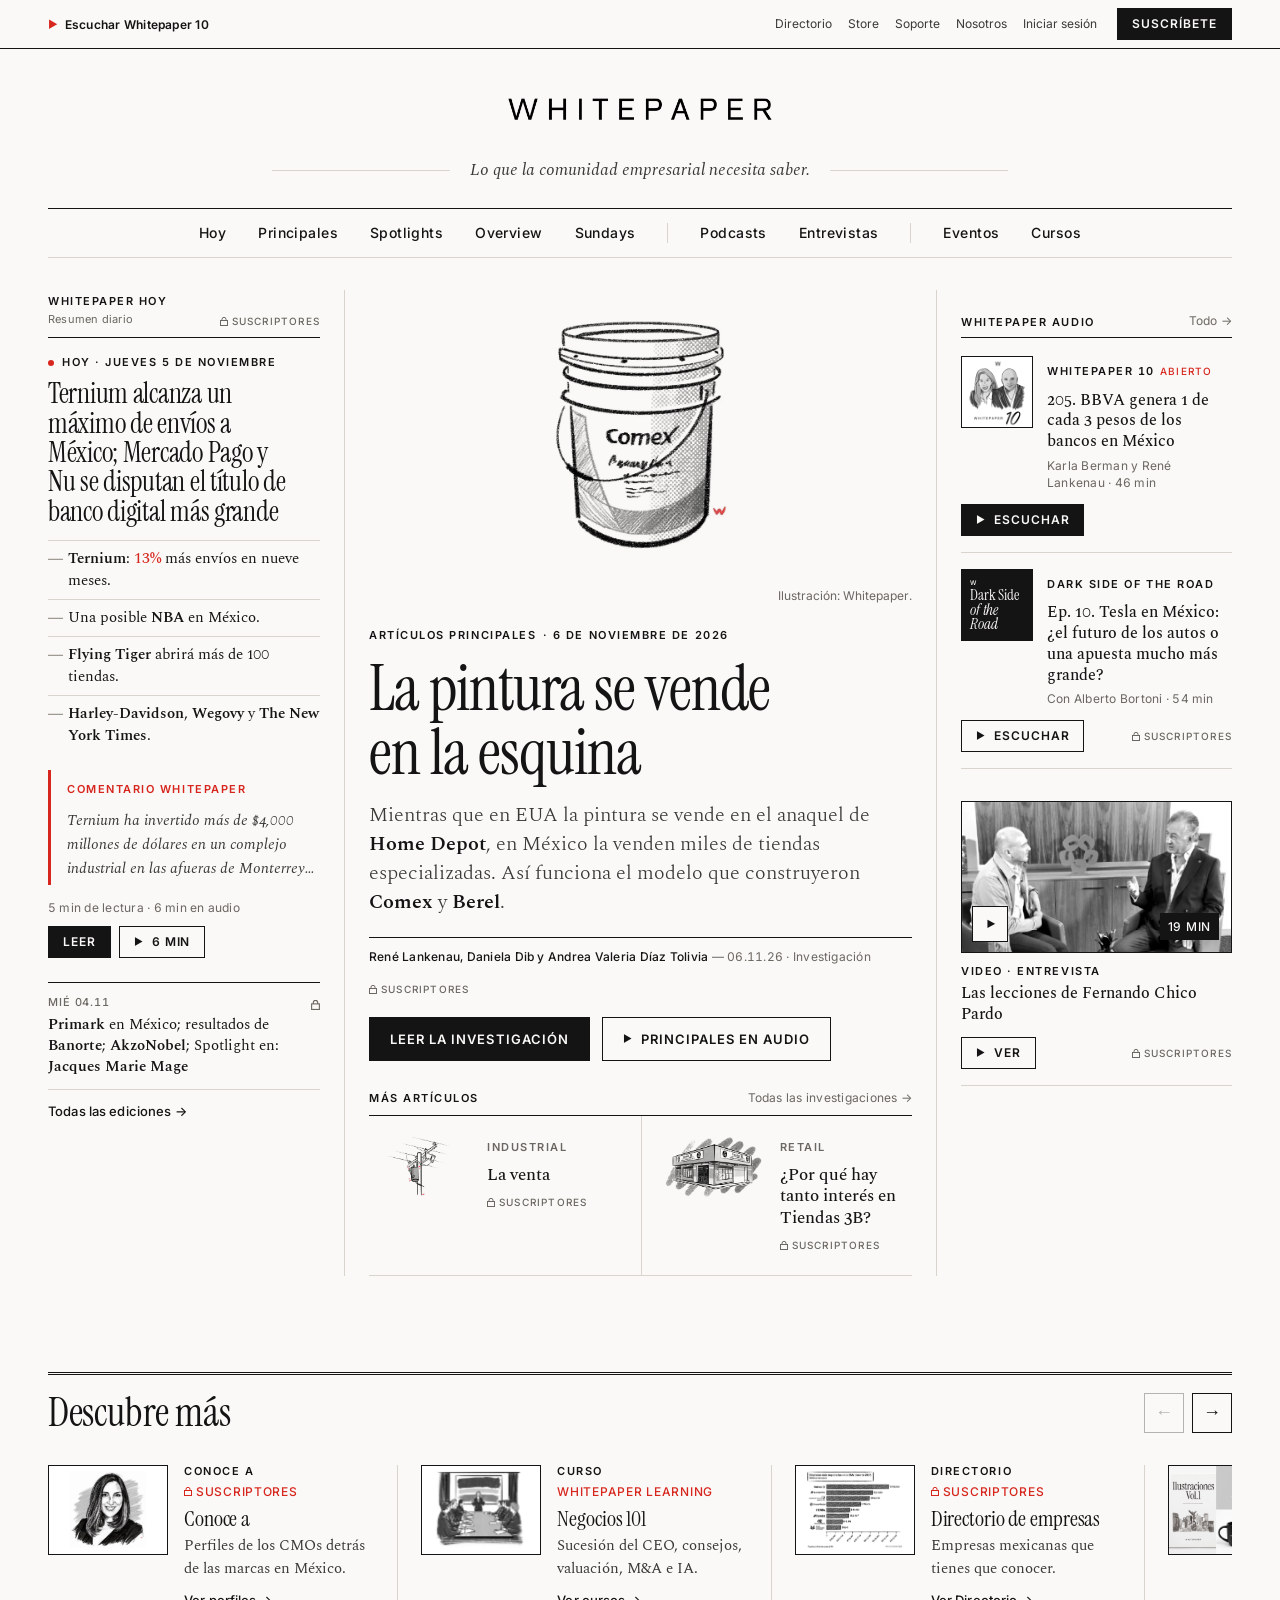
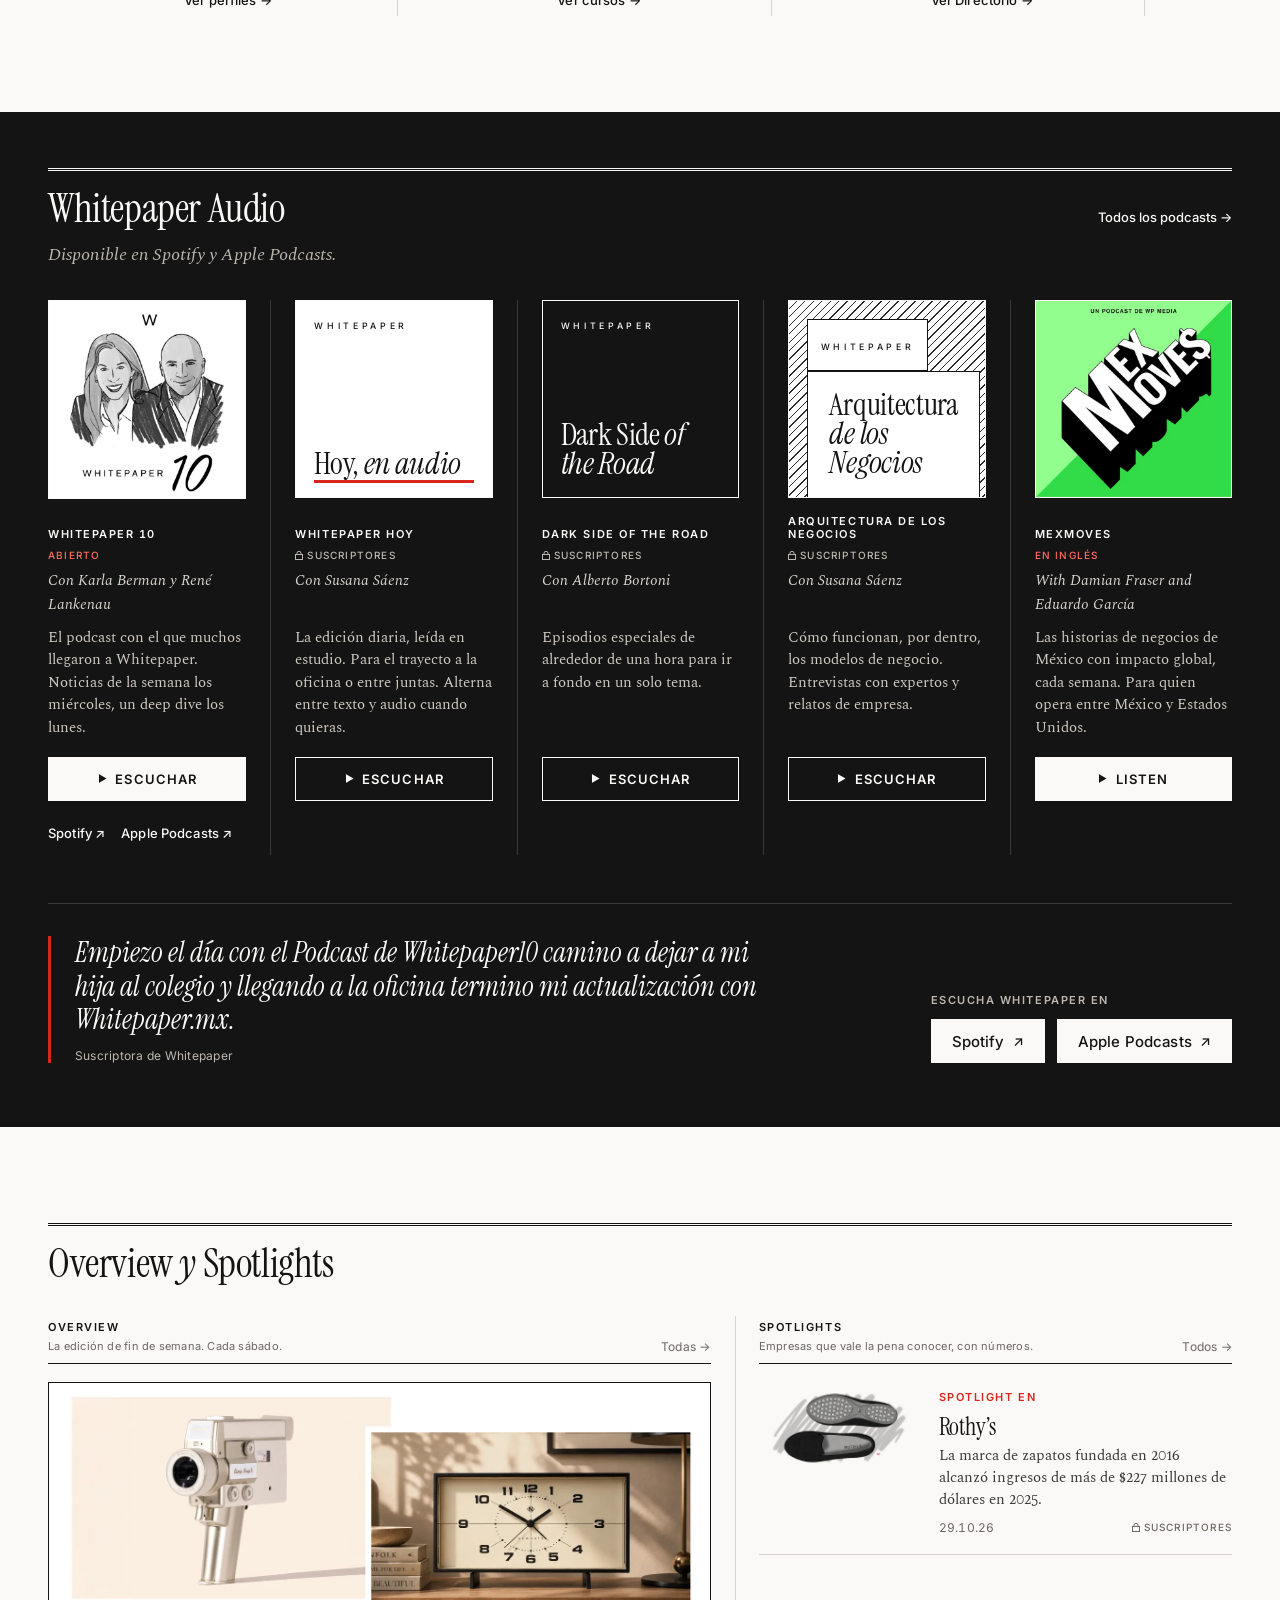
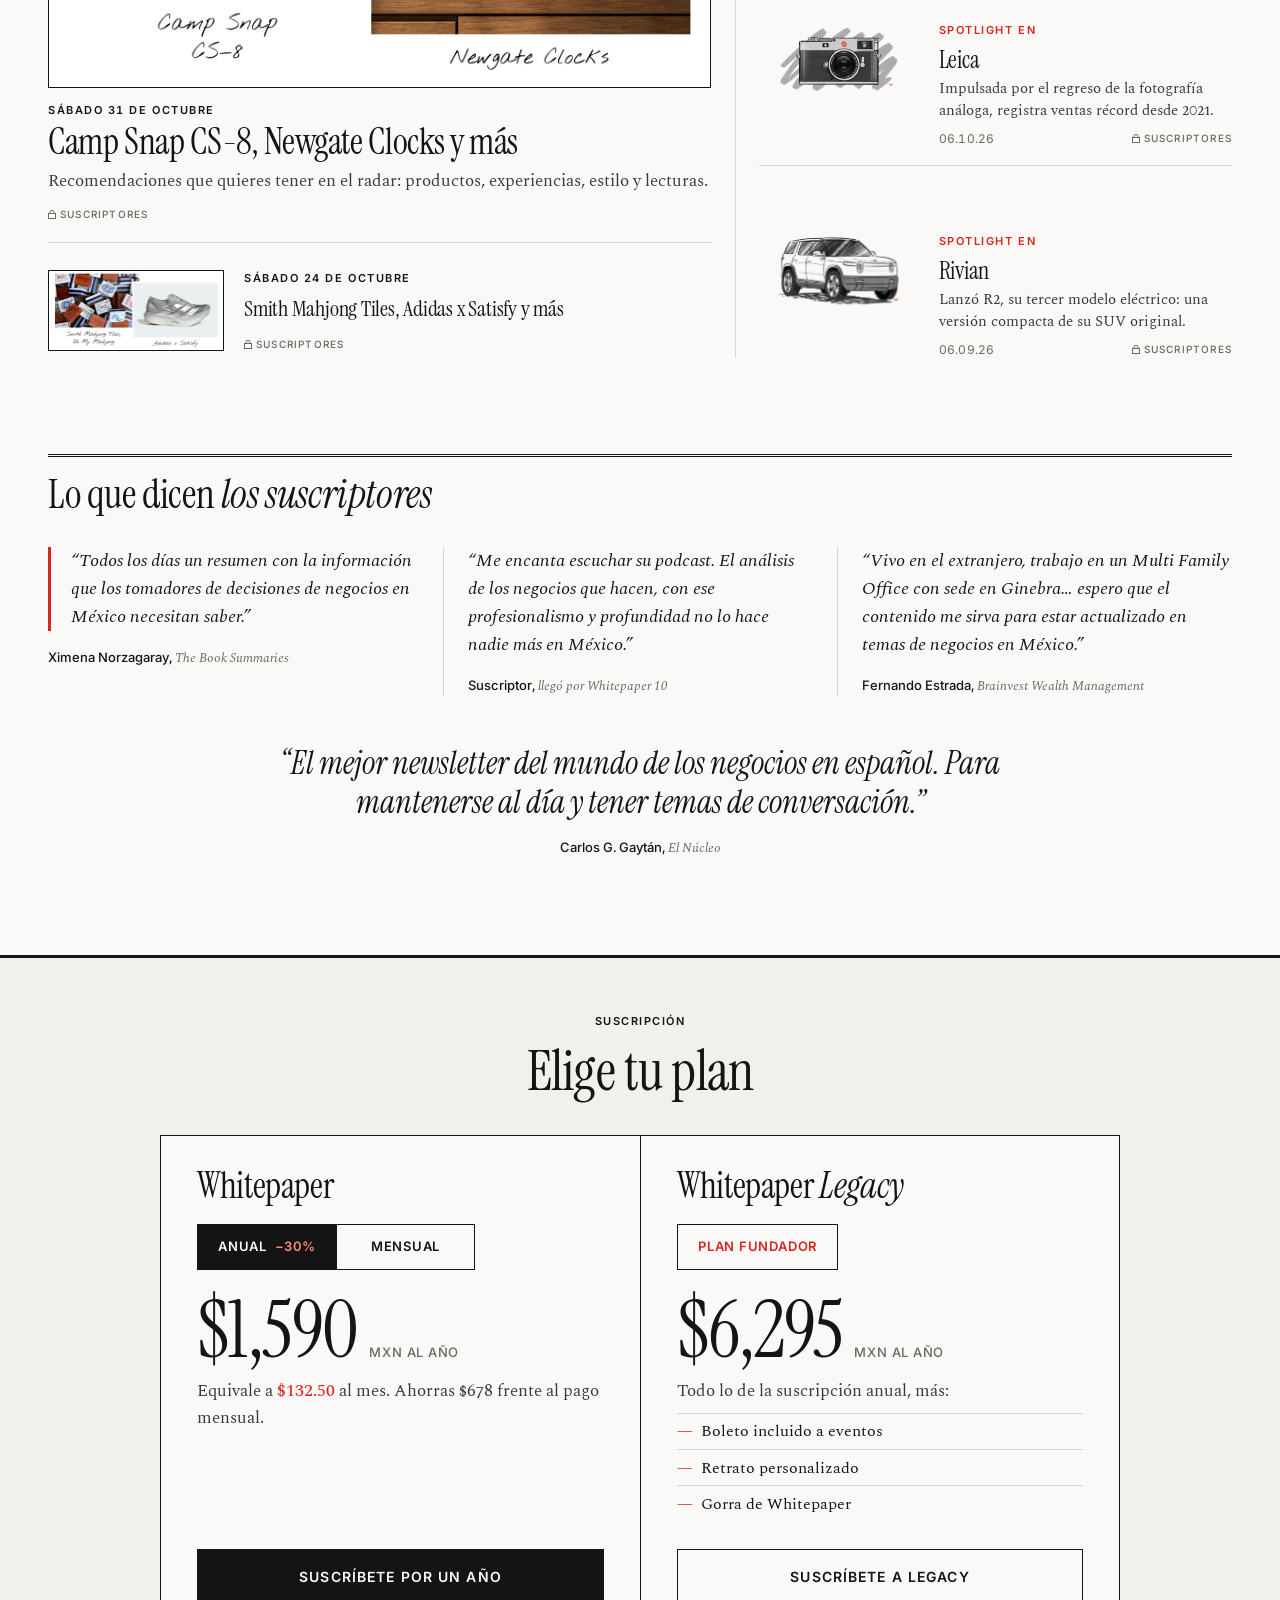
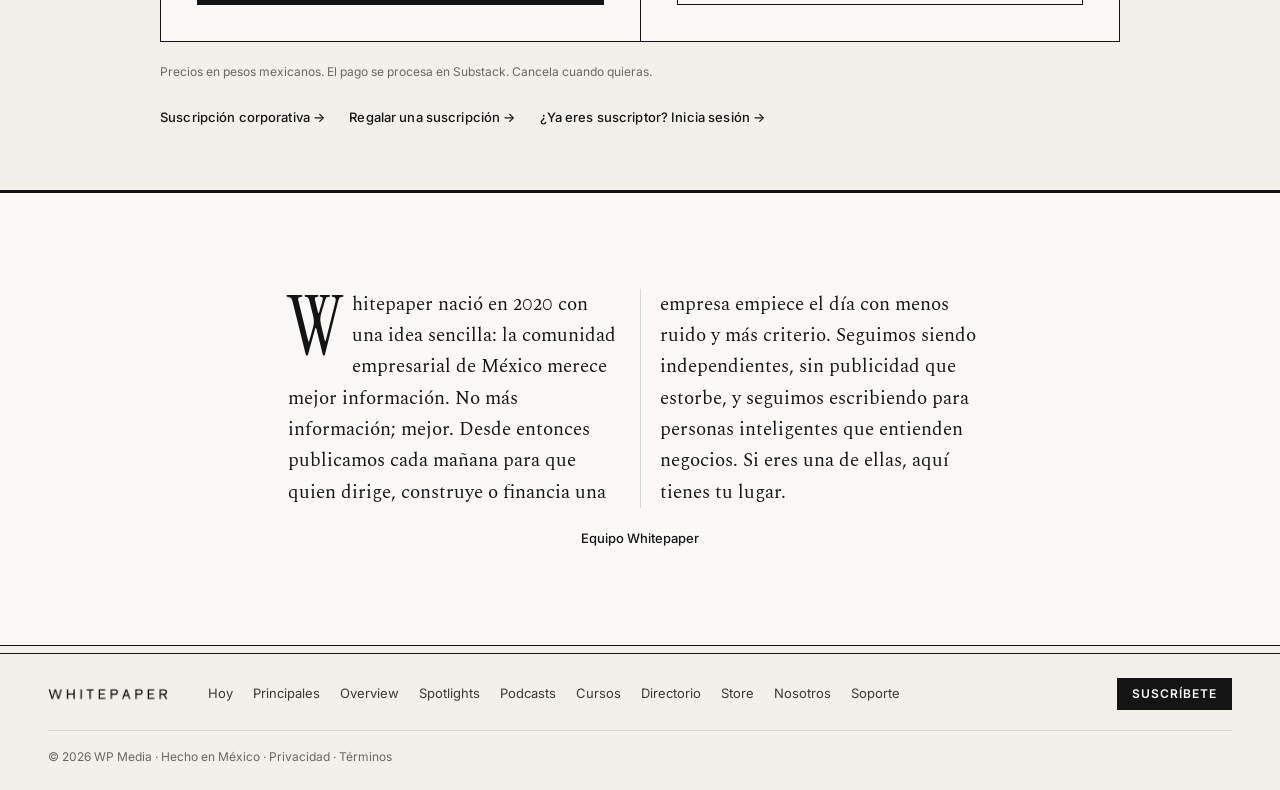
==== commit 27c883de: "Descubre más: carrusel de una línea con flechas Co-Authored-By: Claude Opus 5.5 <noreply@anthropic.c" ====
--- a/index.html
+++ b/index.html
@@ -204,11 +204,12 @@
        Para cambiar un destacado, edita su bloque <article class="pick">:
        imagen, kicker (tipo), etiqueta (precio o acceso), título, texto, botón y enlace.
        pick__art--contain para ilustraciones; pick__art--cover para fotos de producto.
-       Funciona con 3, 4 o 5 destacados. -->
+       Es un carrusel: agrega o quita bloques y se acomoda solo. -->
   <div class="wrap section" id="destacados">
     <section aria-labelledby="h-picks">
       <div class="sechead">
         <h2 class="sechead__title" id="h-picks">Descubre más</h2>
+        <div class="picks__nav" aria-label="Desplazar Descubre más"><button type="button" class="picks__arrow" data-picks="-1" aria-label="Anterior">←</button><button type="button" class="picks__arrow" data-picks="1" aria-label="Siguiente">→</button></div>
       </div>
       <div class="picks">
         <article class="pick">
--- a/assets/css/home.css
+++ b/assets/css/home.css
@@ -872,3 +872,28 @@
   .pick:nth-child(n+3) { padding-top: 1.25rem; border-top: var(--rule-hair); }
   .pick:nth-child(even)::before { display: block !important; }
 }
+
+/* ===== Descubre más: carrusel de una línea ===== */
+#destacados .sechead { grid-template-columns: 1fr auto; align-items: end; }
+.picks__nav { display: flex; gap: .5rem; }
+.picks__arrow { width: 2.5rem; height: 2.5rem; display: grid; place-items: center; border: var(--rule-thin); background: transparent; color: var(--ink); font-size: 1.125rem; cursor: pointer; border-radius: 0; }
+.picks__arrow:hover:not(:disabled) { background: var(--ink); color: var(--paper); }
+.picks__arrow:disabled { opacity: .3; cursor: default; }
+.picks {
+  --per: 3;
+  display: grid; grid-auto-flow: column; grid-template-columns: none; grid-template-rows: repeat(5, auto);
+  grid-auto-columns: calc((100% - (var(--per) - 1) * 2 * var(--gutter)) / var(--per));
+  column-gap: calc(2 * var(--gutter)); row-gap: 0;
+  overflow-x: auto; scroll-snap-type: x mandatory; scroll-behavior: smooth; overscroll-behavior-x: contain;
+  scrollbar-width: none; margin: 0; padding: 0;
+}
+.picks::-webkit-scrollbar { display: none; }
+.picks > .pick { grid-row: span 5; scroll-snap-align: start; margin: 0 !important; padding: 0 !important; border-top: 0 !important; }
+.picks > .pick::before { display: block !important; top: 0 !important; left: calc(-1 * var(--gutter)) !important; }
+.picks > .pick:first-child::before { display: none !important; }
+@media (max-width: 1099px) { .picks { --per: 2; } }
+@media (max-width: 760px) { .picks { --per: 1; grid-auto-columns: 86%; margin-right: calc(-1 * var(--margin)); padding-right: var(--margin); } }
+.picks { --per: 3.3; }
+@media (max-width: 1099px) { .picks { --per: 2.2; } }
+@media (max-width: 760px) { .picks { --per: 1; } }
+@media (min-width: 1100px) { .pick { grid-template-columns: 7.5rem minmax(0, 1fr); column-gap: 1rem; } }
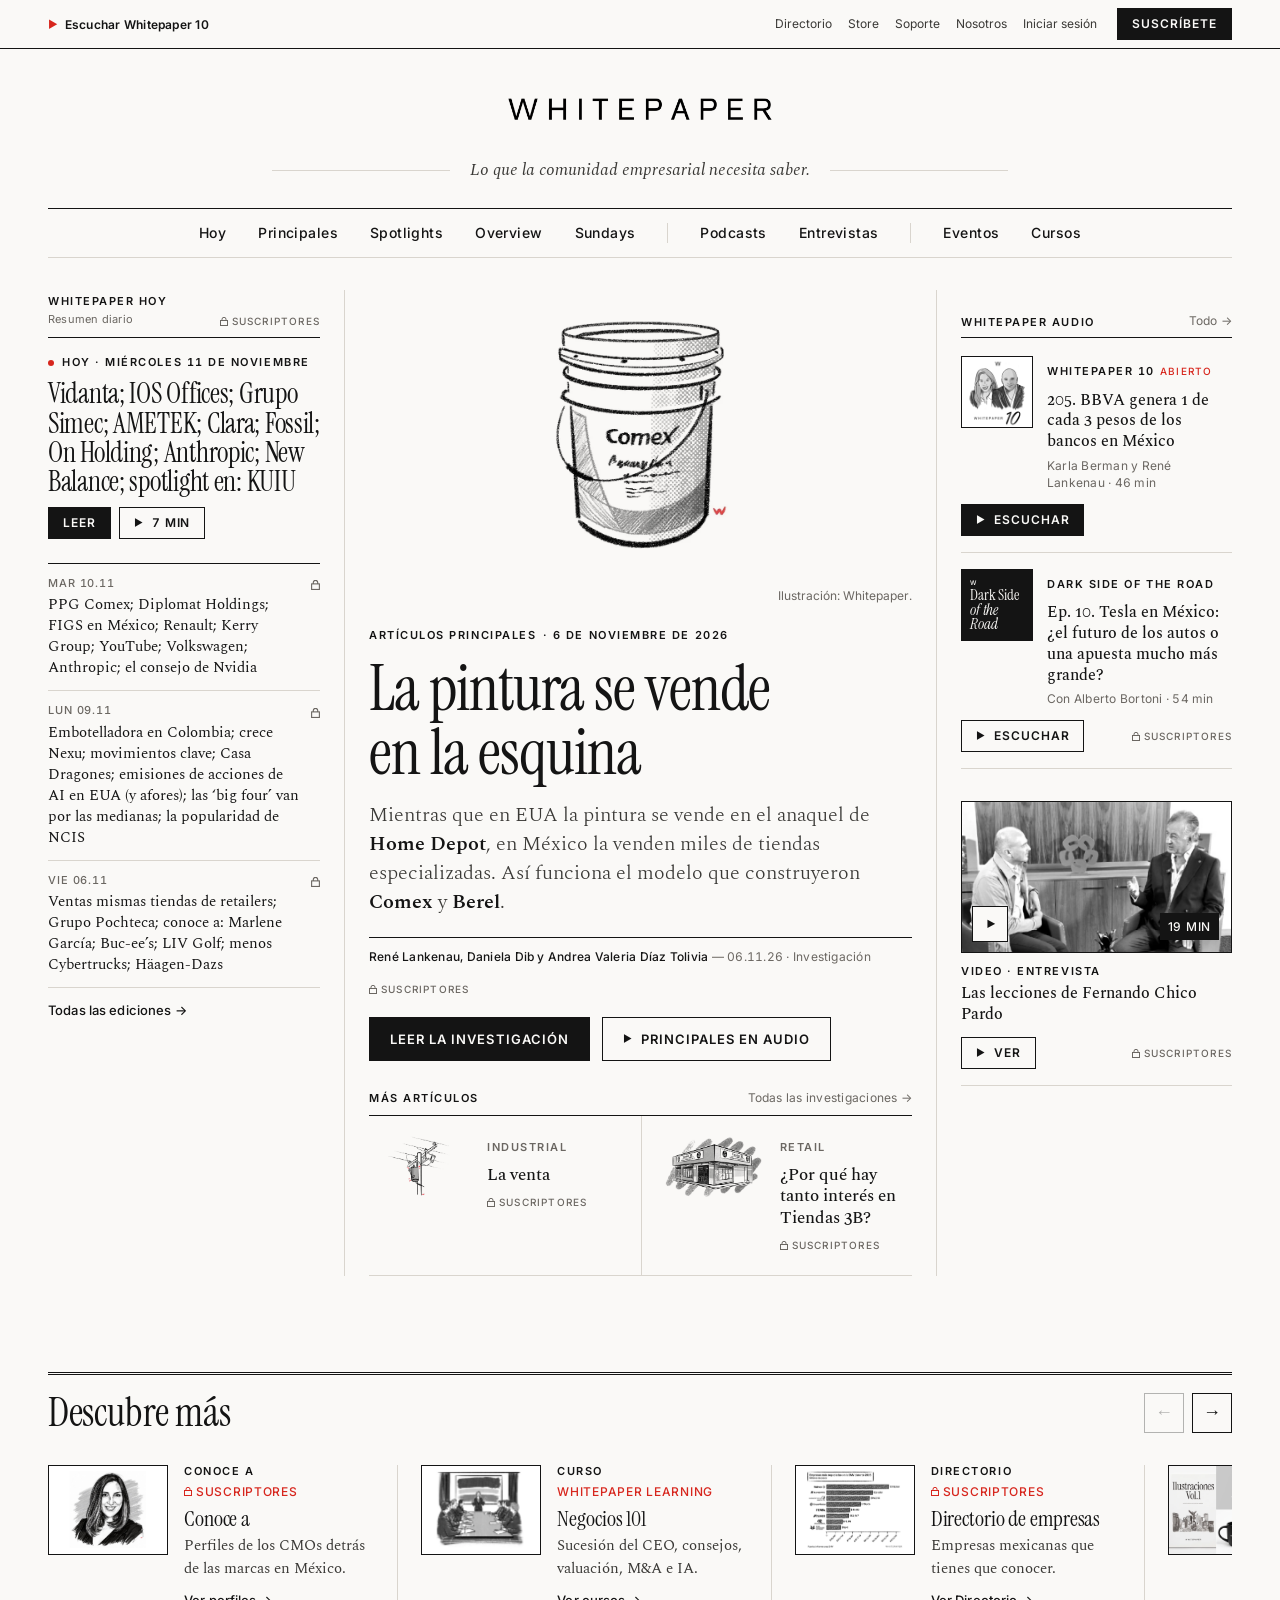
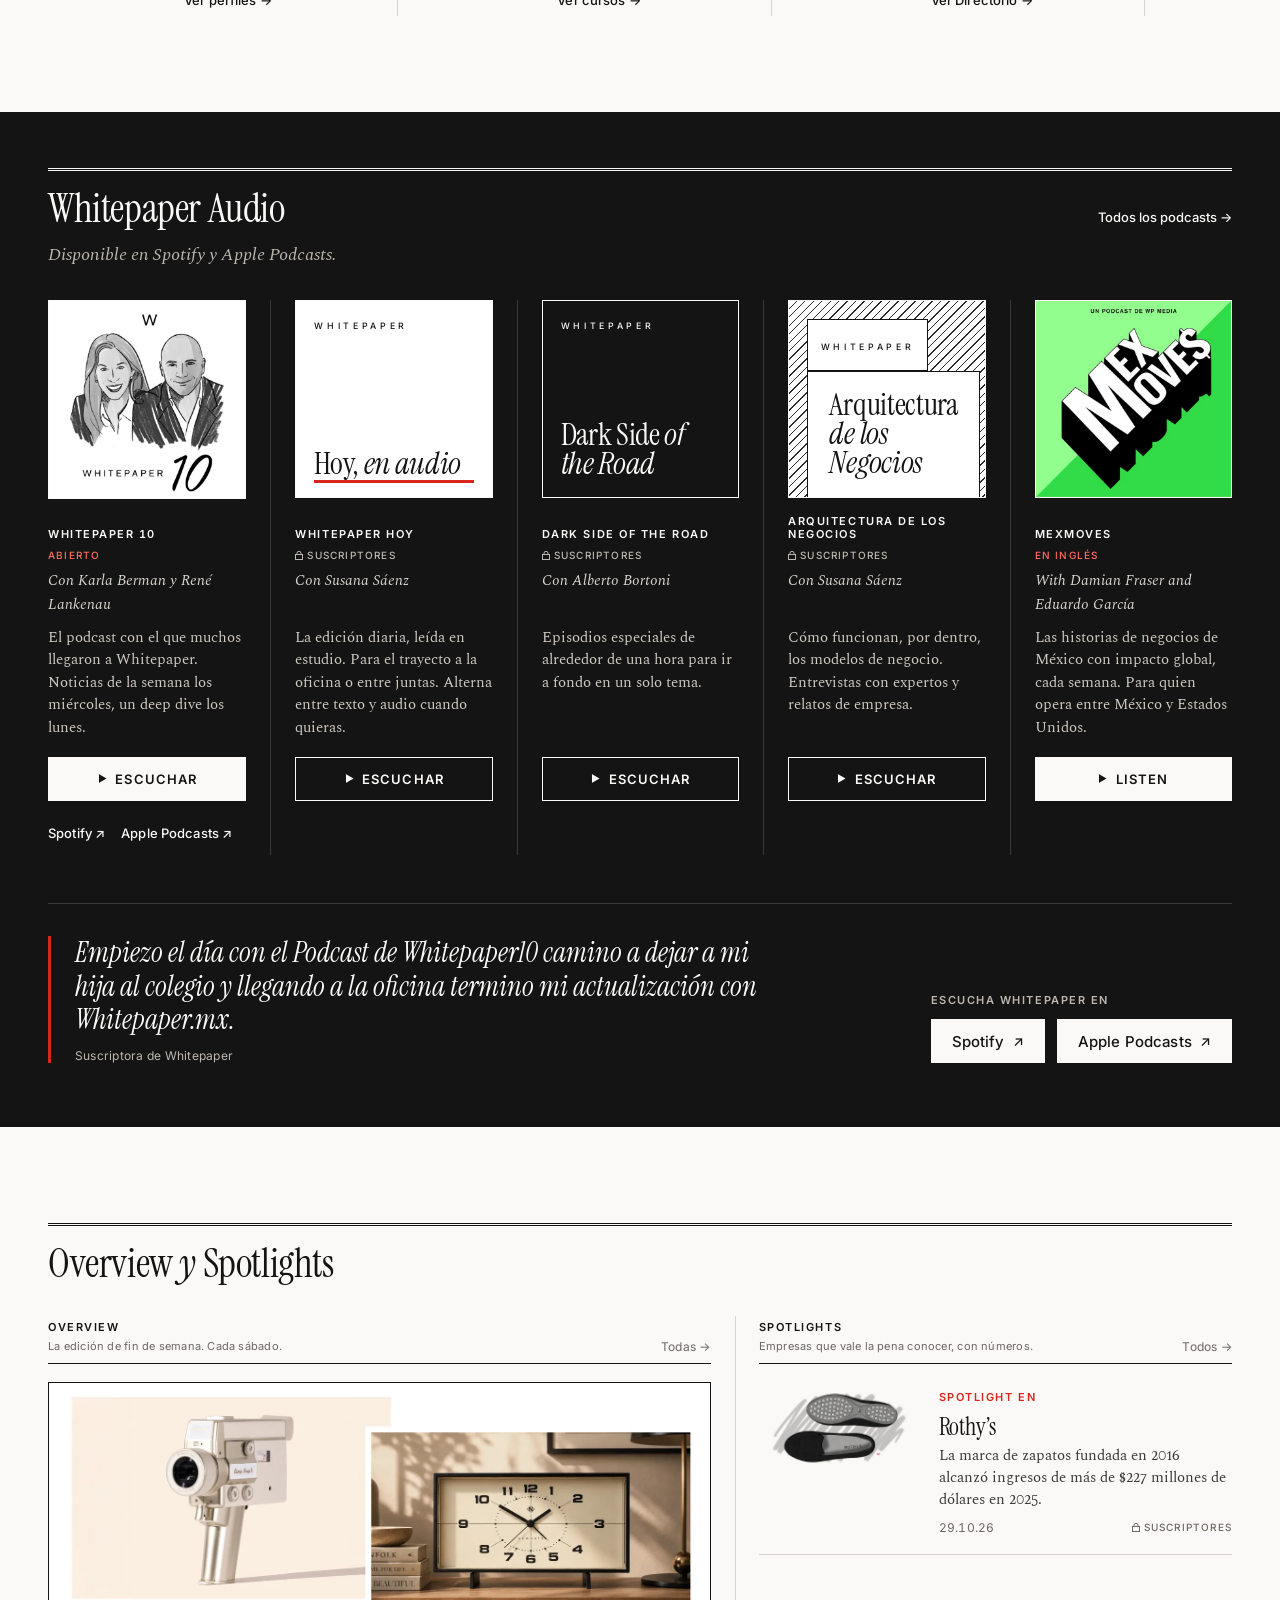
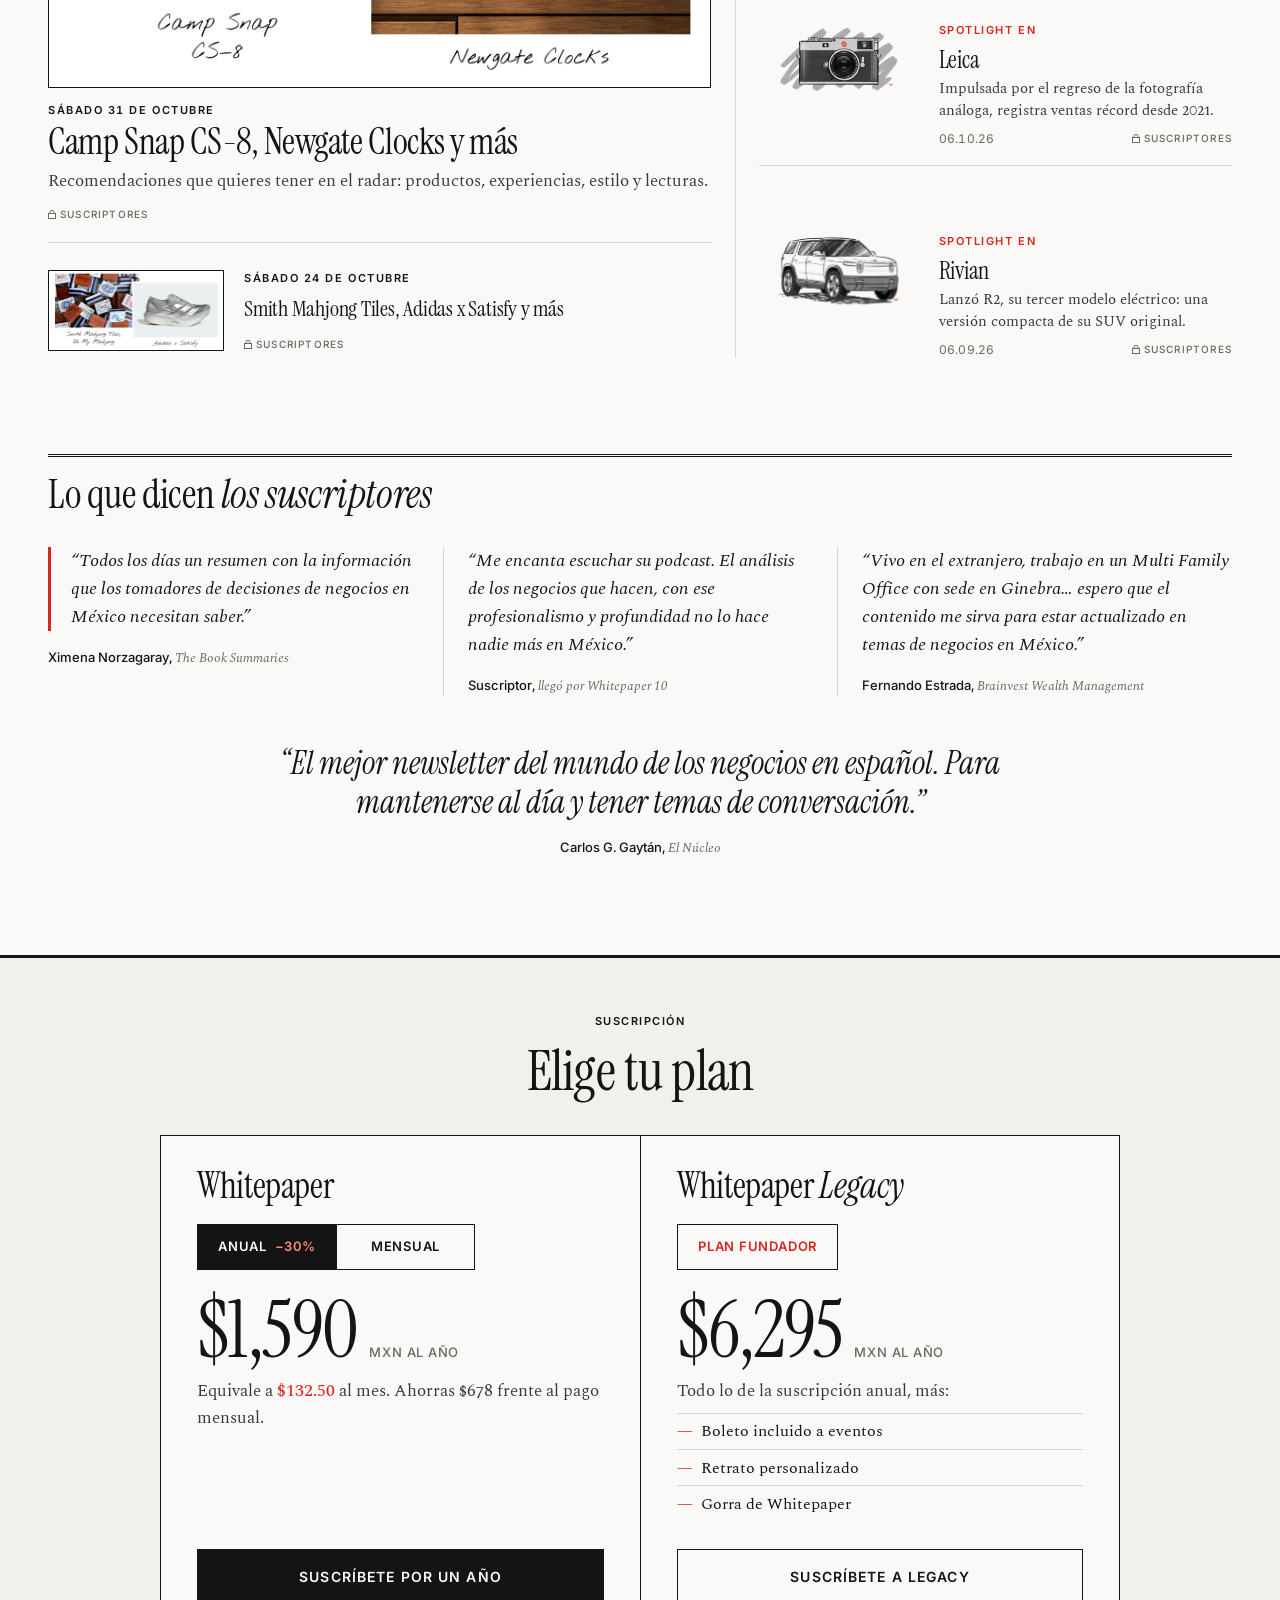
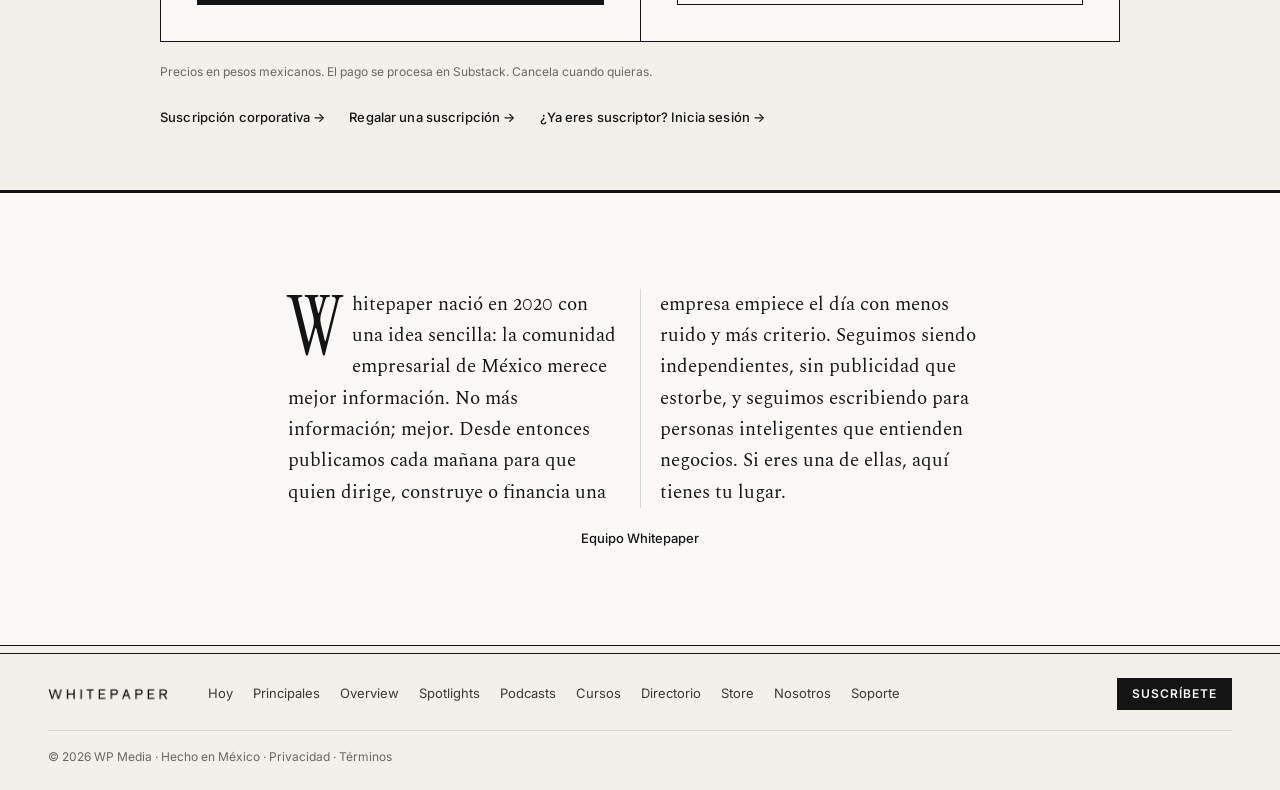
==== commit 1ad69ed3: "Whitepaper Hoy: solo fecha y subtítulo de cada edición Co-Authored-By: Claude Opus 5.5 <noreply@anth" ====
--- a/index.html
+++ b/index.html
@@ -77,28 +77,20 @@
       <section class="front__daily daily" aria-labelledby="h-daily">
         <div class="col-kicker"><span class="col-kicker__title"><span class="kicker" id="h-daily">Whitepaper Hoy</span><span class="col-kicker__sub">Resumen diario</span></span><span class="tag"><svg class="lock"><use href="#lock"/></svg>Suscriptores</span></div>
 
+        <!-- Solo fecha + subtítulo de cada edición (campo "subtitle" del post en Substack). -->
         <article class="daily__today">
-          <p class="daily__date"><span class="dot" aria-hidden="true"></span><span class="kicker">Hoy · Jueves 5 de noviembre</span></p>
-          <h2><a href="https://www.whitepaper.mx/t/hoy">Ternium alcanza un máximo de envíos a México; Mercado Pago y Nu se disputan el título de banco digital más grande</a></h2>
-          <ul class="daily__sum">
-            <li><b>Ternium</b>: <span class="num">13%</span> más envíos en nueve meses.</li>
-            <li>Una posible <b>NBA</b> en México.</li>
-            <li><b>Flying Tiger</b> abrirá más de 100 tiendas.</li>
-            <li><b>Harley-Davidson</b>, <b>Wegovy</b> y <b>The New York Times</b>.</li>
-          </ul>
-          <div class="comment comment--sm">
-            <span class="kicker kicker--red">Comentario Whitepaper</span>
-            <p>Ternium ha invertido más de $4,000 millones de dólares en un complejo industrial en las afueras de Monterrey…</p>
-          </div>
-          <p class="byline daily__meta">5 min de lectura · 6 min en audio</p>
+          <p class="daily__date"><span class="dot" aria-hidden="true"></span><span class="kicker">Hoy · Miércoles 11 de noviembre</span></p>
+          <h2><a href="https://www.whitepaper.mx/p/whitepaper-hoy-9d4">Vidanta; IOS Offices; Grupo Simec; AMETEK; Clara; Fossil; On Holding; Anthropic; New Balance; spotlight en: KUIU</a></h2>
           <div class="daily__actions">
-            <a class="btn btn--sm" data-cta="hoy-leer" href="https://www.whitepaper.mx/t/hoy">Leer</a>
-            <a class="btn btn--sm btn--ghost" href="https://www.whitepaper.mx/s/whitepaper-audio"><span class="tri" aria-hidden="true">▶</span> 6 min</a>
-          </div>
-        </article>
-
-        <ol class="daily__list" aria-label="Edición anterior">
-          <li><a href="https://www.whitepaper.mx/t/hoy"><time datetime="2026-11-04">Mié 04.11</time><span><b>Primark</b> en México; resultados de <b>Banorte</b>; <b>AkzoNobel</b>; Spotlight en: <b>Jacques Marie Mage</b></span></a><span class="tag"><svg class="lock"><use href="#lock"/></svg><span class="sr-only">Suscriptores</span></span></li>
+            <a class="btn btn--sm" data-cta="hoy-leer" href="https://www.whitepaper.mx/p/whitepaper-hoy-9d4">Leer</a>
+            <a class="btn btn--sm btn--ghost" href="https://www.whitepaper.mx/p/whitepaper-hoy-11-de-noviembre-de-e21"><span class="tri" aria-hidden="true">▶</span> 7 min</a>
+          </div>
+        </article>
+
+        <ol class="daily__list" aria-label="Ediciones anteriores">
+          <li><a href="https://www.whitepaper.mx/p/whitepaper-hoy-14d"><time datetime="2026-11-10">Mar 10.11</time><span>PPG Comex; Diplomat Holdings; FIGS en México; Renault; Kerry Group; YouTube; Volkswagen; Anthropic; el consejo de Nvidia</span></a><span class="tag"><svg class="lock"><use href="#lock"/></svg><span class="sr-only">Suscriptores</span></span></li>
+          <li><a href="https://www.whitepaper.mx/p/whitepaper-hoy-08c"><time datetime="2026-11-09">Lun 09.11</time><span>Embotelladora en Colombia; crece Nexu; movimientos clave; Casa Dragones; emisiones de acciones de AI en EUA (y afores); las ‘big four’ van por las medianas; la popularidad de NCIS</span></a><span class="tag"><svg class="lock"><use href="#lock"/></svg><span class="sr-only">Suscriptores</span></span></li>
+          <li><a href="https://www.whitepaper.mx/p/whitepaper-hoy-30f"><time datetime="2026-11-06">Vie 06.11</time><span>Ventas mismas tiendas de retailers; Grupo Pochteca; conoce a: Marlene García; Buc-ee’s; LIV Golf; menos Cybertrucks; Häagen-Dazs</span></a><span class="tag"><svg class="lock"><use href="#lock"/></svg><span class="sr-only">Suscriptores</span></span></li>
         </ol>
         <a class="link" href="https://www.whitepaper.mx/archive">Todas las ediciones →</a>
       </section>
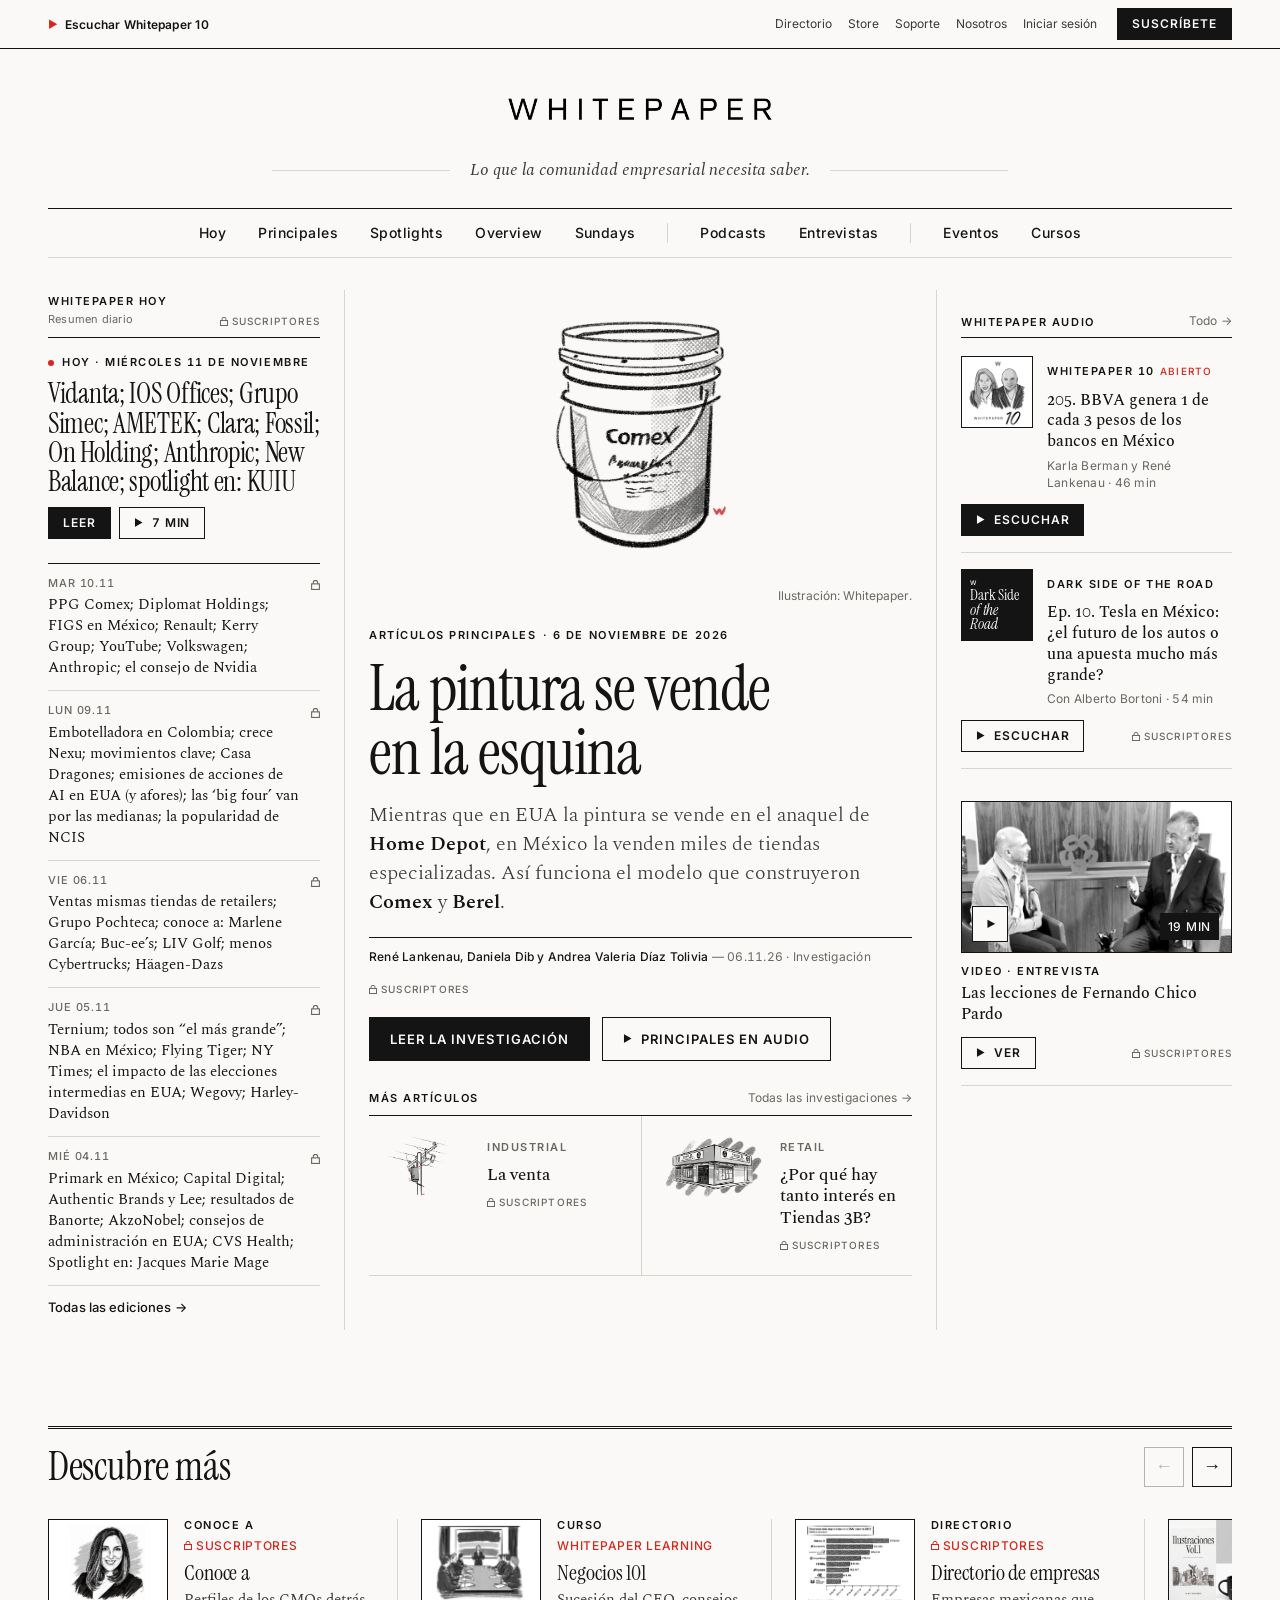
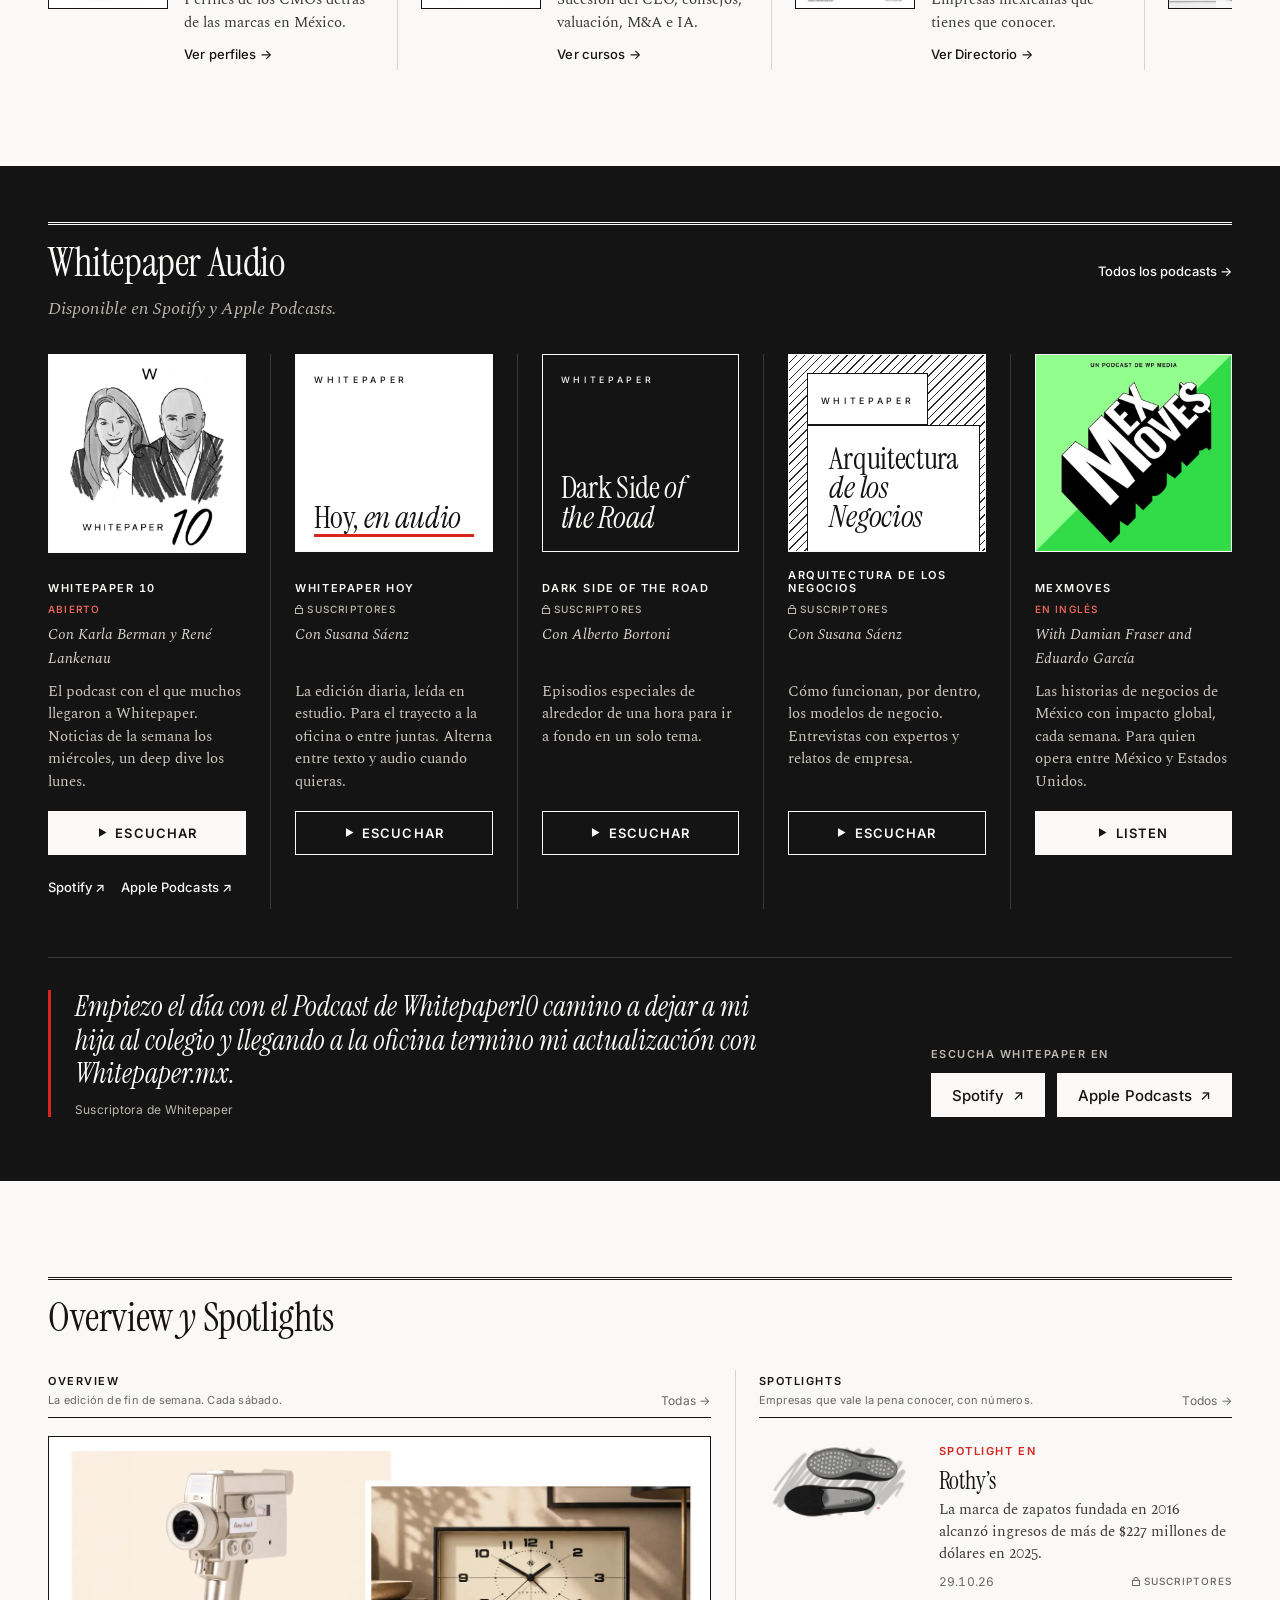
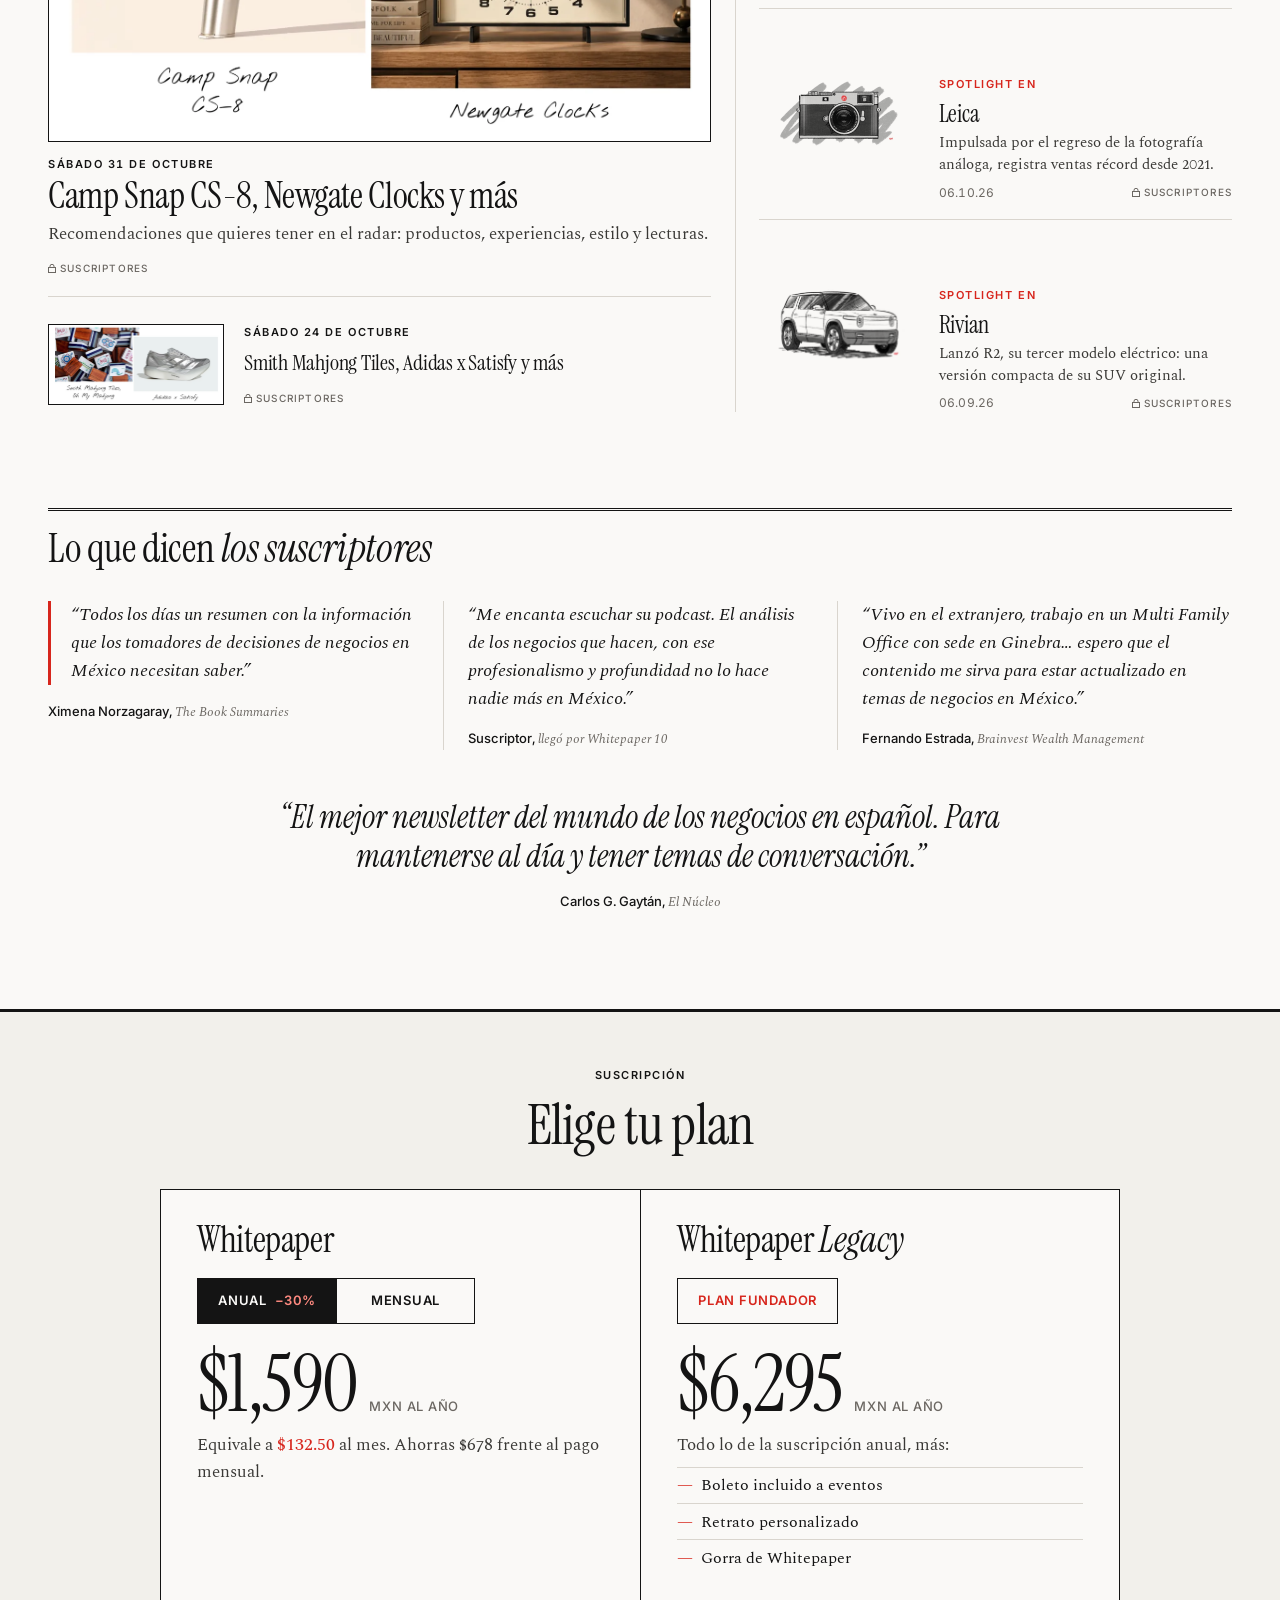
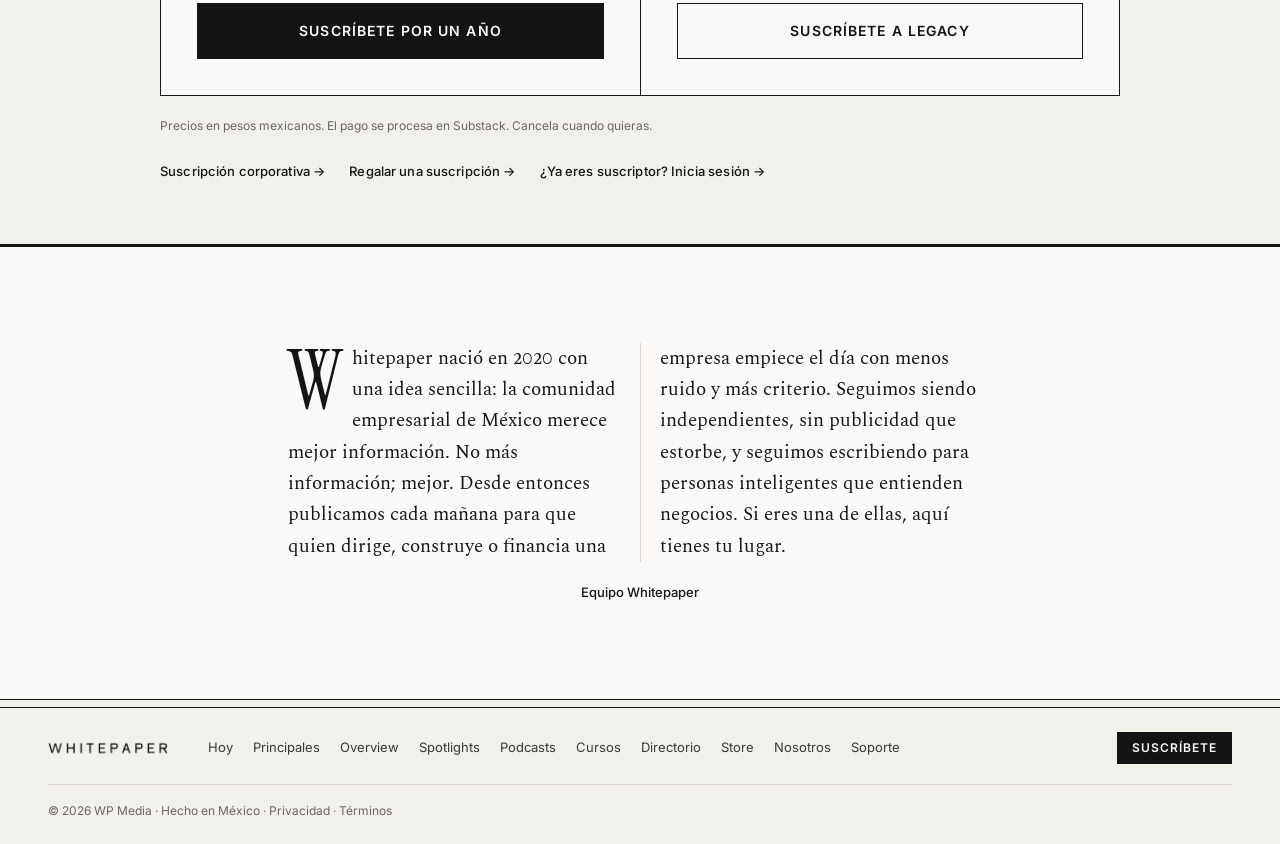
==== commit d4e9a806: "Whitepaper Hoy: cinco ediciones anteriores con su subtítulo Co-Authored-By: Claude Opus 5.5 <noreply" ====
--- a/index.html
+++ b/index.html
@@ -91,6 +91,8 @@
           <li><a href="https://www.whitepaper.mx/p/whitepaper-hoy-14d"><time datetime="2026-11-10">Mar 10.11</time><span>PPG Comex; Diplomat Holdings; FIGS en México; Renault; Kerry Group; YouTube; Volkswagen; Anthropic; el consejo de Nvidia</span></a><span class="tag"><svg class="lock"><use href="#lock"/></svg><span class="sr-only">Suscriptores</span></span></li>
           <li><a href="https://www.whitepaper.mx/p/whitepaper-hoy-08c"><time datetime="2026-11-09">Lun 09.11</time><span>Embotelladora en Colombia; crece Nexu; movimientos clave; Casa Dragones; emisiones de acciones de AI en EUA (y afores); las ‘big four’ van por las medianas; la popularidad de NCIS</span></a><span class="tag"><svg class="lock"><use href="#lock"/></svg><span class="sr-only">Suscriptores</span></span></li>
           <li><a href="https://www.whitepaper.mx/p/whitepaper-hoy-30f"><time datetime="2026-11-06">Vie 06.11</time><span>Ventas mismas tiendas de retailers; Grupo Pochteca; conoce a: Marlene García; Buc-ee’s; LIV Golf; menos Cybertrucks; Häagen-Dazs</span></a><span class="tag"><svg class="lock"><use href="#lock"/></svg><span class="sr-only">Suscriptores</span></span></li>
+          <li><a href="https://www.whitepaper.mx/p/whitepaper-hoy-1c1"><time datetime="2026-11-05">Jue 05.11</time><span>Ternium; todos son “el más grande”; NBA en México; Flying Tiger; NY Times; el impacto de las elecciones intermedias en EUA; Wegovy; Harley-Davidson</span></a><span class="tag"><svg class="lock"><use href="#lock"/></svg><span class="sr-only">Suscriptores</span></span></li>
+          <li><a href="https://www.whitepaper.mx/p/whitepaper-hoy-2a3"><time datetime="2026-11-04">Mié 04.11</time><span>Primark en México; Capital Digital; Authentic Brands y Lee; resultados de Banorte; AkzoNobel; consejos de administración en EUA; CVS Health; Spotlight en: Jacques Marie Mage</span></a><span class="tag"><svg class="lock"><use href="#lock"/></svg><span class="sr-only">Suscriptores</span></span></li>
         </ol>
         <a class="link" href="https://www.whitepaper.mx/archive">Todas las ediciones →</a>
       </section>
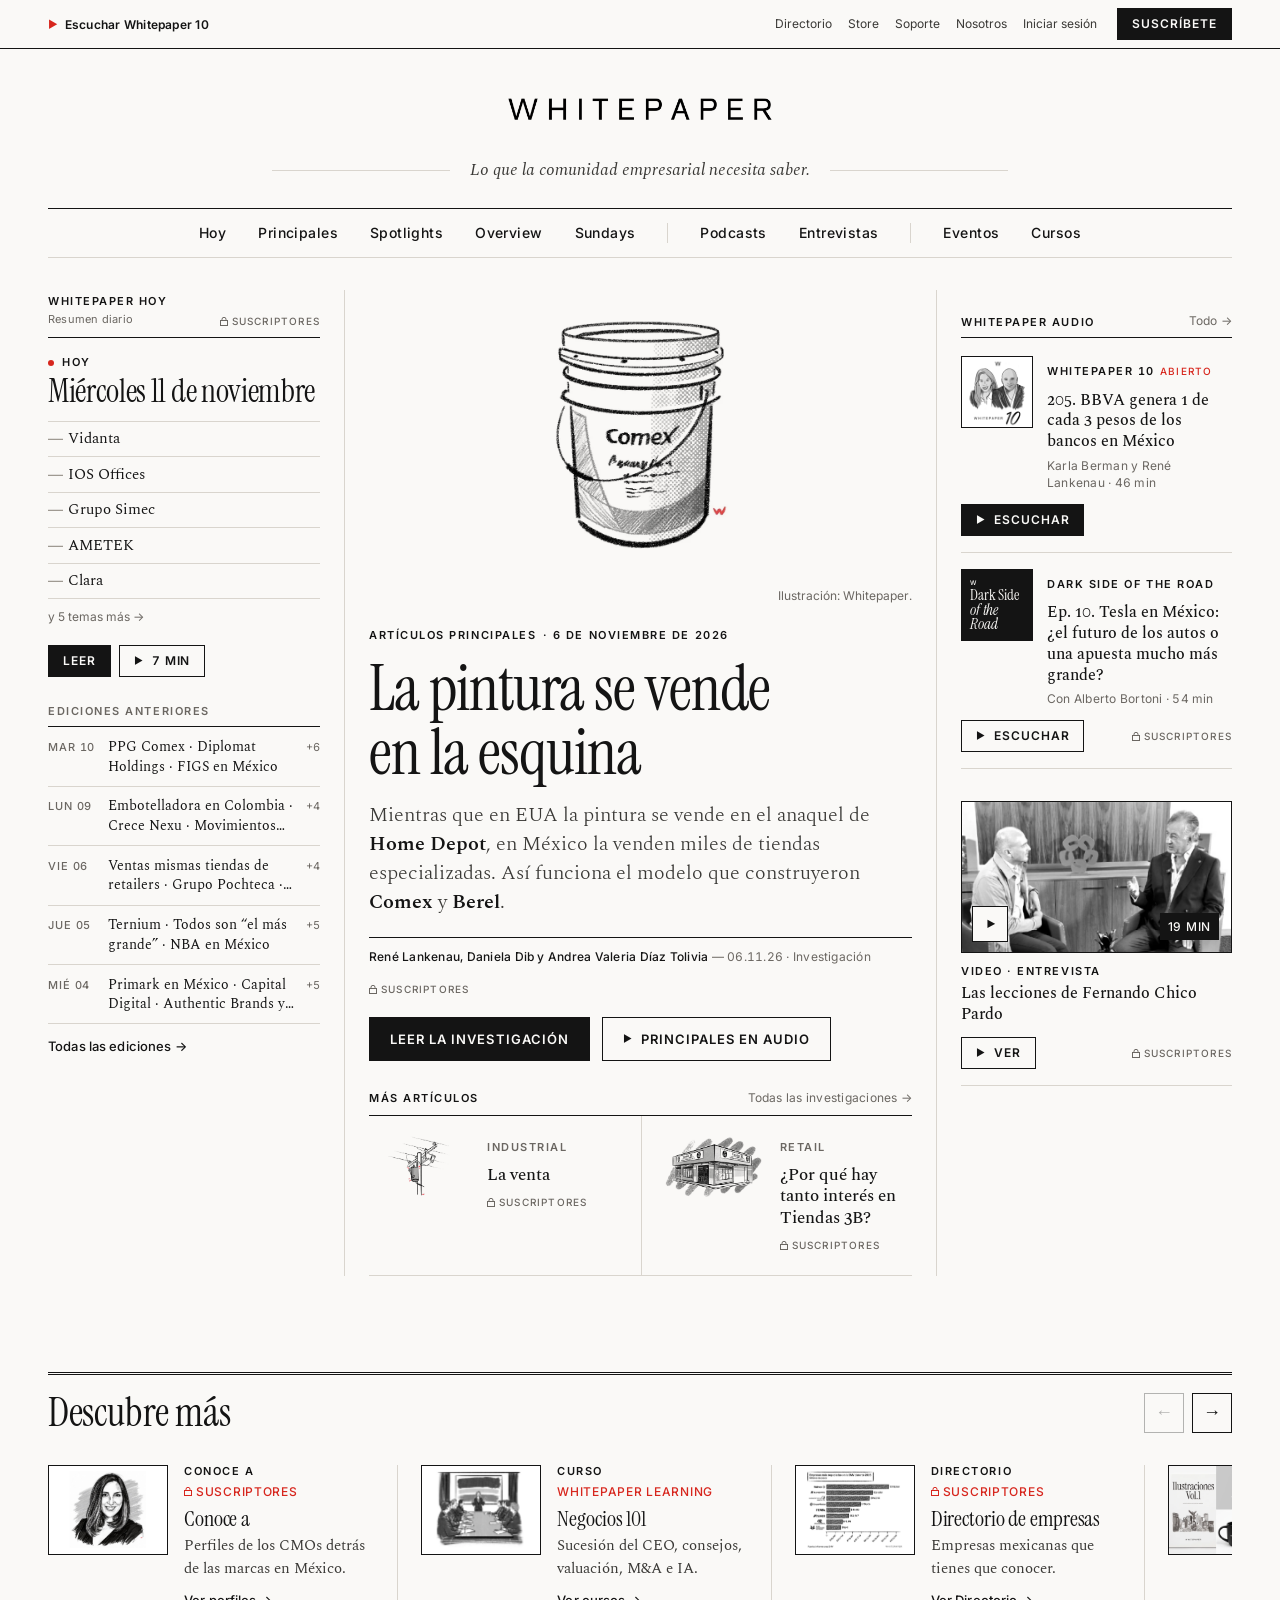
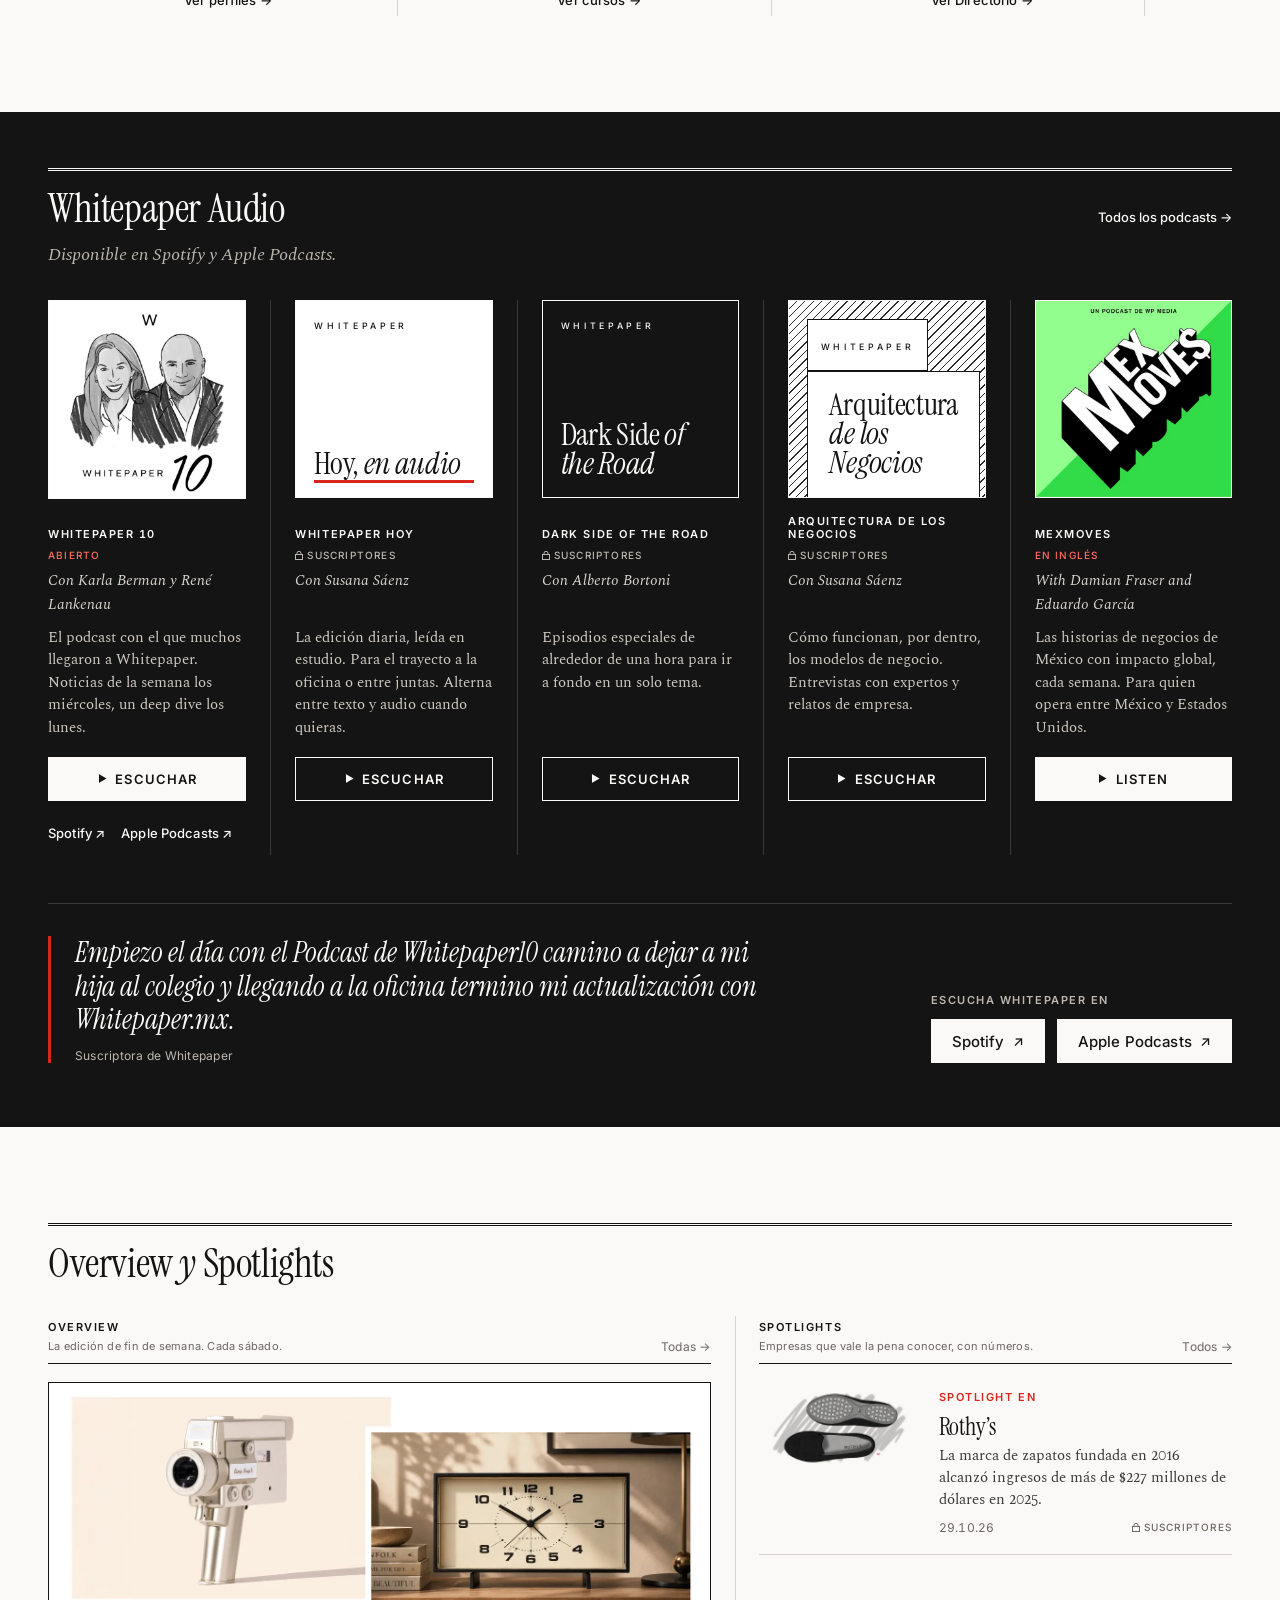
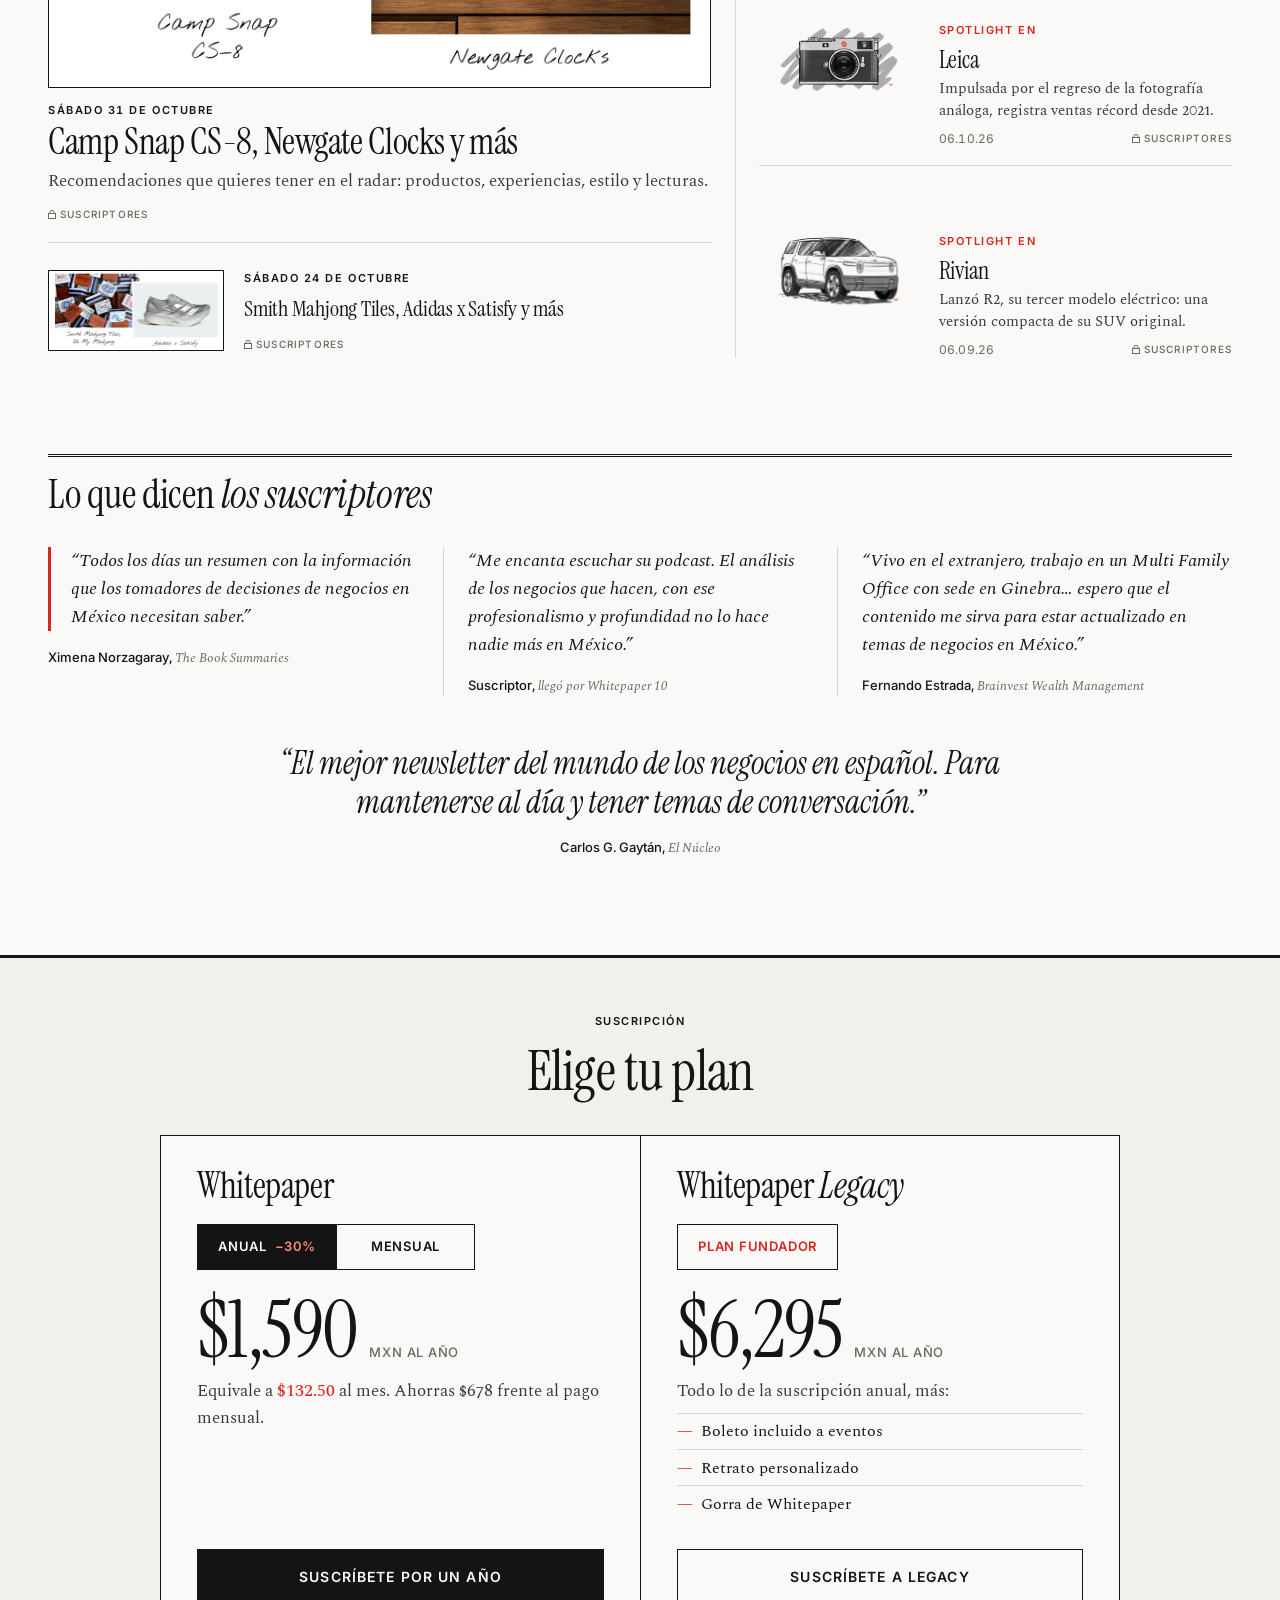
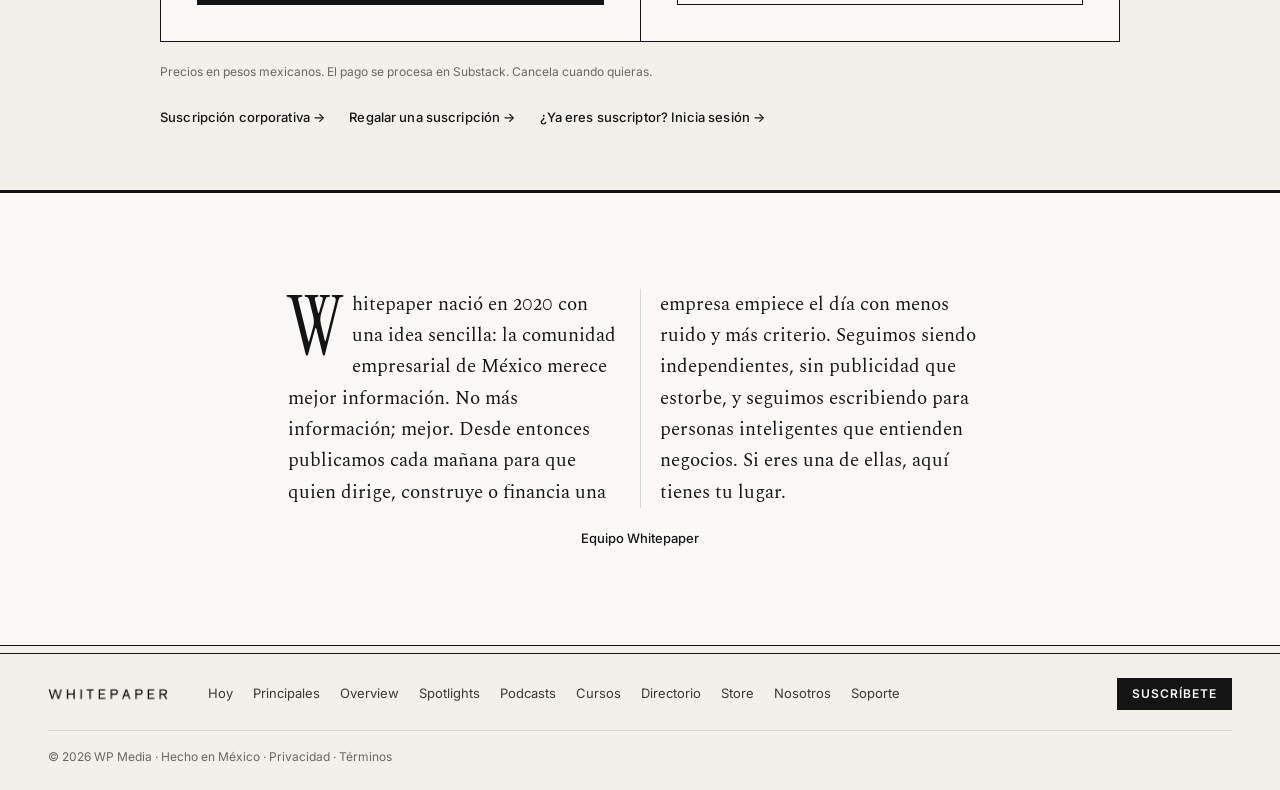
==== commit 77b9e514: "Whitepaper Hoy: temas del subtítulo en lista y ediciones anteriores compactas Co-Authored-By: Claude" ====
--- a/index.html
+++ b/index.html
@@ -77,22 +77,32 @@
       <section class="front__daily daily" aria-labelledby="h-daily">
         <div class="col-kicker"><span class="col-kicker__title"><span class="kicker" id="h-daily">Whitepaper Hoy</span><span class="col-kicker__sub">Resumen diario</span></span><span class="tag"><svg class="lock"><use href="#lock"/></svg>Suscriptores</span></div>
 
-        <!-- Solo fecha + subtítulo de cada edición (campo "subtitle" del post en Substack). -->
+        <!-- Cada edición sale del subtítulo del post en Substack, partido por ";".
+             Hoy: primeros 5 temas + "y N temas más". Anteriores: primeros 3 + "+N". -->
         <article class="daily__today">
-          <p class="daily__date"><span class="dot" aria-hidden="true"></span><span class="kicker">Hoy · Miércoles 11 de noviembre</span></p>
-          <h2><a href="https://www.whitepaper.mx/p/whitepaper-hoy-9d4">Vidanta; IOS Offices; Grupo Simec; AMETEK; Clara; Fossil; On Holding; Anthropic; New Balance; spotlight en: KUIU</a></h2>
+          <p class="daily__date"><span class="dot" aria-hidden="true"></span><span class="kicker">Hoy</span></p>
+          <h2><a href="https://www.whitepaper.mx/p/whitepaper-hoy-9d4">Miércoles 11 de noviembre</a></h2>
+          <ul class="daily__sum" aria-label="Temas de la edición">
+            <li>Vidanta</li>
+            <li>IOS Offices</li>
+            <li>Grupo Simec</li>
+            <li>AMETEK</li>
+            <li>Clara</li>
+          </ul>
+          <a class="daily__rest" href="https://www.whitepaper.mx/p/whitepaper-hoy-9d4">y 5 temas más →</a>
           <div class="daily__actions">
             <a class="btn btn--sm" data-cta="hoy-leer" href="https://www.whitepaper.mx/p/whitepaper-hoy-9d4">Leer</a>
             <a class="btn btn--sm btn--ghost" href="https://www.whitepaper.mx/p/whitepaper-hoy-11-de-noviembre-de-e21"><span class="tri" aria-hidden="true">▶</span> 7 min</a>
           </div>
         </article>
 
-        <ol class="daily__list" aria-label="Ediciones anteriores">
-          <li><a href="https://www.whitepaper.mx/p/whitepaper-hoy-14d"><time datetime="2026-11-10">Mar 10.11</time><span>PPG Comex; Diplomat Holdings; FIGS en México; Renault; Kerry Group; YouTube; Volkswagen; Anthropic; el consejo de Nvidia</span></a><span class="tag"><svg class="lock"><use href="#lock"/></svg><span class="sr-only">Suscriptores</span></span></li>
-          <li><a href="https://www.whitepaper.mx/p/whitepaper-hoy-08c"><time datetime="2026-11-09">Lun 09.11</time><span>Embotelladora en Colombia; crece Nexu; movimientos clave; Casa Dragones; emisiones de acciones de AI en EUA (y afores); las ‘big four’ van por las medianas; la popularidad de NCIS</span></a><span class="tag"><svg class="lock"><use href="#lock"/></svg><span class="sr-only">Suscriptores</span></span></li>
-          <li><a href="https://www.whitepaper.mx/p/whitepaper-hoy-30f"><time datetime="2026-11-06">Vie 06.11</time><span>Ventas mismas tiendas de retailers; Grupo Pochteca; conoce a: Marlene García; Buc-ee’s; LIV Golf; menos Cybertrucks; Häagen-Dazs</span></a><span class="tag"><svg class="lock"><use href="#lock"/></svg><span class="sr-only">Suscriptores</span></span></li>
-          <li><a href="https://www.whitepaper.mx/p/whitepaper-hoy-1c1"><time datetime="2026-11-05">Jue 05.11</time><span>Ternium; todos son “el más grande”; NBA en México; Flying Tiger; NY Times; el impacto de las elecciones intermedias en EUA; Wegovy; Harley-Davidson</span></a><span class="tag"><svg class="lock"><use href="#lock"/></svg><span class="sr-only">Suscriptores</span></span></li>
-          <li><a href="https://www.whitepaper.mx/p/whitepaper-hoy-2a3"><time datetime="2026-11-04">Mié 04.11</time><span>Primark en México; Capital Digital; Authentic Brands y Lee; resultados de Banorte; AkzoNobel; consejos de administración en EUA; CVS Health; Spotlight en: Jacques Marie Mage</span></a><span class="tag"><svg class="lock"><use href="#lock"/></svg><span class="sr-only">Suscriptores</span></span></li>
+        <p class="kicker daily__prevhead">Ediciones anteriores</p>
+        <ol class="daily__list daily__list--compact" aria-label="Ediciones anteriores">
+          <li><a href="https://www.whitepaper.mx/p/whitepaper-hoy-14d"><time datetime="2026-11-10">Mar 10</time><span class="daily__topics">PPG Comex · Diplomat Holdings · FIGS en México</span><span class="daily__more">+6</span></a></li>
+          <li><a href="https://www.whitepaper.mx/p/whitepaper-hoy-08c"><time datetime="2026-11-09">Lun 09</time><span class="daily__topics">Embotelladora en Colombia · Crece Nexu · Movimientos clave</span><span class="daily__more">+4</span></a></li>
+          <li><a href="https://www.whitepaper.mx/p/whitepaper-hoy-30f"><time datetime="2026-11-06">Vie 06</time><span class="daily__topics">Ventas mismas tiendas de retailers · Grupo Pochteca · Conoce a: Marlene García</span><span class="daily__more">+4</span></a></li>
+          <li><a href="https://www.whitepaper.mx/p/whitepaper-hoy-1c1"><time datetime="2026-11-05">Jue 05</time><span class="daily__topics">Ternium · Todos son “el más grande” · NBA en México</span><span class="daily__more">+5</span></a></li>
+          <li><a href="https://www.whitepaper.mx/p/whitepaper-hoy-2a3"><time datetime="2026-11-04">Mié 04</time><span class="daily__topics">Primark en México · Capital Digital · Authentic Brands y Lee</span><span class="daily__more">+5</span></a></li>
         </ol>
         <a class="link" href="https://www.whitepaper.mx/archive">Todas las ediciones →</a>
       </section>
--- a/assets/css/home.css
+++ b/assets/css/home.css
@@ -897,3 +897,20 @@
 @media (max-width: 1099px) { .picks { --per: 2.2; } }
 @media (max-width: 760px) { .picks { --per: 1; } }
 @media (min-width: 1100px) { .pick { grid-template-columns: 7.5rem minmax(0, 1fr); column-gap: 1rem; } }
+
+/* Whitepaper Hoy: temas del subtítulo, sin extraer contenido */
+.daily__today h2 { font-size: 2rem; margin-top: .375rem; }
+.daily__sum { margin-top: .75rem; border-bottom: var(--rule-hair); }
+.daily__sum li { padding: .4rem 0 .4rem 1.25rem; }
+.daily__rest { display: inline-block; margin-top: .5rem; font-family: var(--font-ui); font-size: var(--fs-meta, .75rem); color: var(--ink-3); }
+.daily__rest:hover { color: var(--ink); }
+.daily__actions { margin-top: .875rem; }
+.daily__prevhead { margin-top: 1.75rem; padding-bottom: .5rem; color: var(--ink-3); }
+.daily__list--compact { margin-top: 0; }
+.daily__list--compact li { display: block; padding: 0; }
+.daily__list--compact a { display: grid; grid-template-columns: 3.25rem minmax(0,1fr) auto; gap: .5rem; align-items: baseline; padding: .6rem 0; font-size: .875rem; }
+.daily__list--compact time { margin: 0; }
+.daily__topics { white-space: nowrap; overflow: hidden; text-overflow: ellipsis; }
+.daily__more { font-family: var(--font-ui); font-size: .6875rem; color: var(--ink-3); font-variant-numeric: tabular-nums; }
+.daily__list--compact a:hover .daily__topics { text-decoration: underline; text-underline-offset: 3px; }
+.daily__topics { white-space: normal; display: -webkit-box; -webkit-line-clamp: 2; -webkit-box-orient: vertical; line-height: 1.4; }
